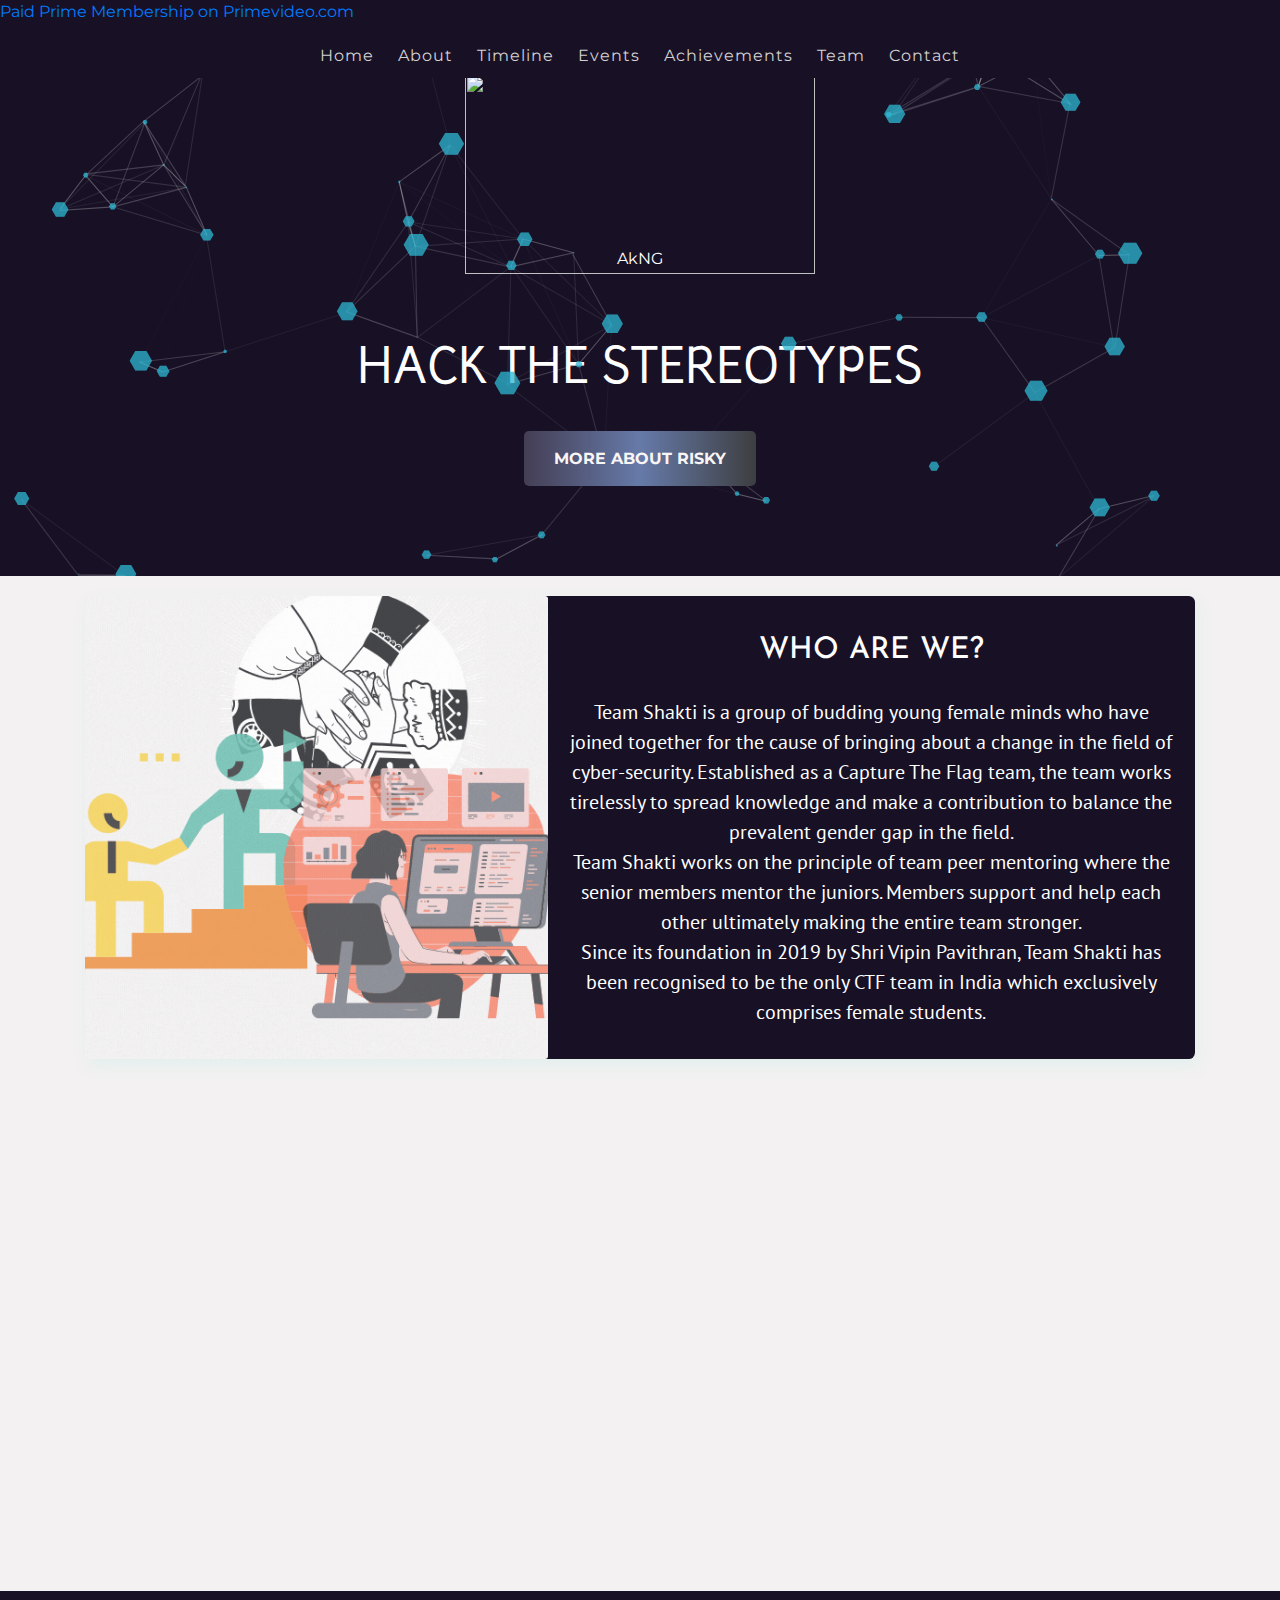
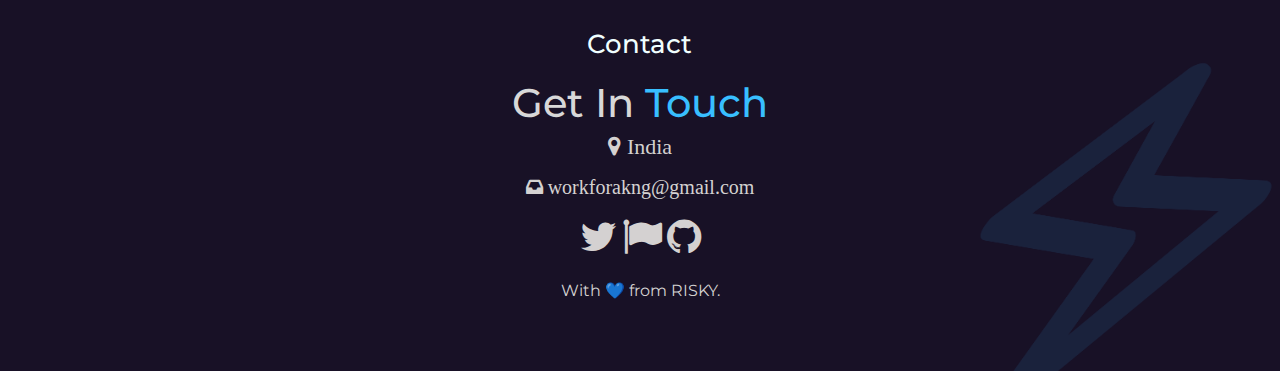
==== index.html @ e55d25c6 "Update index.html" ====
<!doctype html>
<html lang="en">
   <head>
<a target="_blank" href="https://www.primevideo.com/?_encoding=UTF8&linkCode=ib1&tag=akng-21&linkId=b78c68ccbc654118d1b478f19f7437d8&ref_=ihub_curatedcontent_982407f1-e4b8-4a28-b01d-732d13c482ab">Paid Prime Membership on Primevideo.com</a>
<script async src="https://pagead2.googlesyndication.com/pagead/js/adsbygoogle.js?client=ca-pub-4982903845666330"
     crossorigin="anonymous"></script>
      <link rel="shortcut icon" type="image/icon" href="assets/img/TEAMSHAKTI.ico" />
      <title>RISKY</title>
      <!-- Required meta tags -->
      <meta charset="utf-8">
      <meta name="viewport" content="width=device-width, initial-scale=1, shrink-to-fit=no">
      <!-- carousel CSS -->
      <link rel="stylesheet" href="assets/css/owl.carousel.min.css">
      <!--header icon CSS -->
      <!--<link rel="icon" href="assets/img/fabicon.png">-->
      <!-- animations CSS -->
      <link rel="stylesheet" href="assets/css/animate.min.css">
      <!-- font-awsome CSS -->
      <link rel="stylesheet" href="assets/css/font-awesome.min.css">
      <!-- Bootstrap CSS -->
      <link rel="stylesheet" href="assets/css/bootstrap.min.css">
      <!-- mobile menu CSS -->
      <link rel="stylesheet" href="assets/css/slicknav.min.css">
      <!--css animation-->
      <link rel="stylesheet" href="assets/css/animation.css">
      <!--css animation-->
      <link rel="stylesheet" href="assets/css/material-design-iconic-font.min.css">
      <!-- style CSS -->
      <link rel="stylesheet" href="style.css">
      <!-- responsive CSS -->
      <link rel="stylesheet" href="assets/css/responsive.css">
   </head>
   <body>
      <!--header area start-->
      <div class="header-area wow fadeInDown header-absolate" style="position: fixed; background: #181126" id="nav" data-0="position:fixed;"
         data-top-top="position:fixed;top:0;" data-edge-strategy="set">
         <div class="container">
            <div class="row no-gutters">
               <div class="col-4 d-block d-lg-none">
                  <div class="mobile-menu"></div>
               </div>
               <div class="col-4 col-lg-2 ">
               </div>
               <div class="col-4 col-lg-8 d-none d-lg-block">
                  <div class="main-menu text-center">
                     <nav>
                        <ul id="slick-nav">
                           <li><a class="scroll menu-options" href="index.html">Home</a></li>
                           <li><a class="scroll menu-options" href="about.html">About</a></li>
                           <li><a class="scroll menu-options" href="about.html#timeline">Timeline</a></li>
                           <li><a class="scroll menu-options" href="events.html">Events</a></li>
                           <li><a class="scroll menu-options" href="achievements.html">Achievements</a></li>
                           <li><a class="scroll menu-options" href="members.html">Team</a></li>
                           <li><a class="scroll menu-options" href="#contact">Contact</a></li>
                        </ul>
                     </nav>
                  </div>
               </div>
            </div>
         </div>
      </div>
      <!--header area end-->
      <!--welcome area start-->
      <div class="welcome-area wow fadeInUp" id="home">
         <div id="particles-js"></div>
         <div class="container">
            <center>
               <div class="tryme">
               <img src="assets/img/shakti-logo-blue-00AEEF.svg" class="tryme" alt="" style="width:350px;height:200px;"></div><br><br>
         
               <p style="color:white;">AkNG</p>
               <br>
               <br>
               <div class="headfont">HACK THE STEREOTYPES</div>
               <br>  
               <a href="about.html" class="gradient-btn v2 about-btn">More About RISKY</a>
            </center>
            <div class="space-90"></div>
            
         
      </div>
   </div>
      <!--welcome area end-->
      <!--roadmap area start
      <div class="roadmap-area timeline-padding " id="timeline">
         <div class="container">
            <div class="page-header ">
               <center>
                  <h1 id="timeline">Timeline</h1>
               </center>
            </div>
            <ul class="timeline">
               <li>
                  <div class="timeline-badge"><i class="glyphicon glyphicon-check"></i></div>
                  <div class="timeline-panel">
                     <div class="timeline-heading">
                        <center>
                           <h4 class="timeline-title">Mentorship</h4>
                        </center>
                     </div>
                     <div class="timeline-body">
                        <center>
                           <p>The team started its journey back in 2017 with a group
                              of 7 girls under the mentorship of Vipin Pavithran, Sreepriya Chalakkal, and Sreelakshmi Pananghat.
                           </p>
                        </center>
                     </div>
                  </div>
               </li>
               <li class="timeline-inverted">
                  <div class="timeline-badge warning"><i class="glyphicon glyphicon-credit-card"></i></div>
                  <div class="timeline-panel">
                     <div class="timeline-heading">
                        <center>
                           <h4 class="timeline-title">HackLu 2018</h4>
                        </center>
                     </div>
                     <div class="timeline-body">
                        <center>
                           <p>One of the members, Geethna TK received a fully sponsored invite to attend the annual HackLu18
                              conference and the reverse engineering workshop by Black hoodie at Luxembourg
                           </p>
                        </center>
                     </div>
                  </div>
               </li>
               <li>
                  <div class="timeline-badge danger"><i class="glyphicon glyphicon-credit-card"></i></div>
                  <div class="timeline-panel">
                     <div class="timeline-heading">
                        <center>
                           <h4 class="timeline-title">First official CTF </h4>
                        </center>
                     </div>
                     <div class="timeline-body">
                        <center>
                           <p>
TeamShakti made its first public launch at Nullcon
                              2019, after winning WinjaCTF receiving a SANS Scholarship
                              worth 1500 USD.
                           </p>
                        </center>
                     </div>
                  </div>
               </li>
               <li class="timeline-inverted">
                  <div class="timeline-badge warning"><i class="glyphicon glyphicon-credit-card"></i></div>
                  <div class="timeline-panel">
                     <div class="timeline-heading">
                        <center>
                           <h4 class="timeline-title">BlackHat Asia - 2019</h4>
                        </center>
                     </div>
                     <div class="timeline-body">
                        <center>
                           <p>The members of TeamShakti received scholarships to attend BlackHat Asia 2019 held in Singapore.</p>
                        </center>
                     </div>
                  </div>
               </li>
               </li>
               <li>
                  <div class="timeline-badge danger"><i class="glyphicon glyphicon-credit-card"></i></div>
                  <div class="timeline-panel">
                     <div class="timeline-heading">
                        <center>
                           <h4 class="timeline-title">BSides Delhi - 2019</h4>
                        </center>
                     </div>
                     <div class="timeline-body">
                        <center>
                           <p>Two members of TeamShakti were invited to conduct a workshop on "Getting Started with Cybersecurity
                              with CTF's" at BSides Delhi.
                           </p>
                        </center>
                     </div>
                  </div>
               </li>
               <li class="timeline-inverted">
                  <div class="timeline-badge warning"><i class="glyphicon glyphicon-credit-card"></i></div>
                  <div class="timeline-panel">
                     <div class="timeline-heading">
                        <center>
                           <h4 class="timeline-title">HackLu - 2019</h4>
                        </center>
                     </div>
                     <div class="timeline-body">
                        <center>
                           <p>Two students from the team were invited on a scholarship to provide a cybersecurity workshop at
                              HackLu'19 on “Intro to Dark Arts”.
                           </p>
                        </center>
                     </div>
                  </div>
               </li>
               </li>
               <li>
                  <div class="timeline-badge warning"><i class="glyphicon glyphicon-credit-card"></i></div>
                  <div class="timeline-panel">
                     <div class="timeline-heading">
                        <center>
                           <h4 class="timeline-title">CTFtime Stats - 2019</h4>
                        </center>
                     </div>
                     <div class="timeline-body">
                        <center>
                           <p>With a years' hardwork, TeamShakti landed at the 15'th position in The country.</p>
                        </center>
                     </div>
                  </div>
               </li>
               </li>
               <li class="timeline-inverted">
                  <div class="timeline-badge warning"><i class="glyphicon glyphicon-credit-card"></i></div>
                  <div class="timeline-panel">
                     <div class="timeline-heading">
                        <center>
                           <h4 class="timeline-title">OwaspSeasides - 2020</h4>
                        </center>
                     </div>
                     <div class="timeline-body">
                        <center>
                           <p>The members of TeamShakti organised a workshop on "Serverside Exploitation with PHP" at Nullcon, Goa.
                           </p>
                        </center>
                     </div>
                  </div>
               </li>
               </li>
               <li>
                  <div class="timeline-badge warning"><i class="glyphicon glyphicon-credit-card"></i></div>
                  <div class="timeline-panel">
                     <div class="timeline-heading">
                        <center>
                           <h4 class="timeline-title">Winja - 2020</h4>
                        </center>
                     </div>
                     <div class="timeline-body">
                        <center>
                           <p>Bagged the 1'st and 2'nd positions in Winja CTF at Nullcon, Goa</p>
                        </center>
                     </div>
                  </div>
               </li>
               </li>
               <li class="timeline-inverted">
                  <div class="timeline-badge success"><i class="glyphicon glyphicon-thumbs-up"></i></div>
                  <div class="timeline-panel">
                     <div class="timeline-heading">
                        <center>
                           <h4 class="timeline-title">The CTFtime Stats - 2020</h4>
                        </center>
                     </div>
                     <div class="timeline-body">
                        <center>
                           <p>Driven by passion and teamwork, TeamShakti holds a CTFtime ranking among the first 10 teams in the
                              country[India].
                           </p>
                        </center>
                     </div>
                  </div>
               </li>
               <li>
                  <div class="timeline-badge info"><i class="glyphicon glyphicon-floppy-disk"></i></div>
                  <div class="timeline-panel">
                     <div class="timeline-heading">
                        <center>
                           <h4 class="timeline-title">Latest Updates</h4>
                        </center>
                     </div>
                     <div class="timeline-body">
                        <center>
                           <p>We will be hosting ShaktiCon this year!</p>
                        </center>
                        <center>
                           <p>Dates coming up soon!</p>
                        </center>
                        <hr>
                     </div>
                  </div>
               </li>
            </ul>
         </div>
      </div>
      roadmap area end-->
            <section>
        <div class="membe">
          <div class="space-20"></div>
            <div class="container">
                <div class="card text-center wow fadeInLeft" style="background: #181126">
                    <div class="row no-gutters align-items-center">
                        <div class="col-sm-5">
                            <img class="card-img" src="assets/img/home9.gif" alt="">
                        </div>
                        <div class="col-sm-7">
                            
                                <div class="hometitle">WHO ARE WE?</div>
                                <br>
                                <div class="homefont">Team Shakti is a group of budding young female minds who have joined together for the cause of bringing about a change in the field of cyber-security. Established as a Capture The Flag team, the team works tirelessly to spread knowledge and make a contribution to balance the prevalent gender gap in the field.</div>
                                 <div class="homefont">Team Shakti works on the principle of team peer mentoring where the senior members mentor the juniors. Members support and help each other ultimately making the entire team stronger.</div>
                                 <div class="homefont">Since its foundation in 2019 by Shri Vipin Pavithran, Team Shakti has been recognised to be the only CTF team in India which exclusively comprises female students.</div>
                            </div>
                        </div>
                    
                </div>
                  <div class="space-50"></div>
                <!--<div class="row align-items-center">-->
                    <div class="card text-center wow fadeInRight" style="background: #181126; ">
                        <div class="row no-gutters align-items-center">

                            <div class="col-sm-7">
                             
                                    <div class="hometitle">WHAT WE DO?</div>
                                    <br>
                                    <div class="homefont">Team Shakti is primarily a Capture the Flag team established exclusively for women by women. The team actively participates in Capture the Flag competitions and encourages women to join the sisterhood through talks and workshops.</div>
                                    <div class = "homefont">Our members have been a part of various conferences such as HackLu and BlackHat. We also actively participate in security research and help conduct CTFs as a part of team bi0s and much more!
                                    </div>
                                </div>
                            
                            <div class="col-sm-5">
                                <img class="card-img" src="assets/img/home10.gif" alt="">
                            </div>
                        </div>
                    </div>
                    <!--</div>-->
                    <div class="space-20"></div>
            </div>
            
          </div>
        </section>
      <!--team-bg-->

      <div class="team-bg">
         <!--apps area start-->
         <!--apps area end-->
      </div>
      <!--team bg area end-->

      <!--footer start/Contact-->
      <div class="container"></div>
         <div class="page-footer footer-font">
        <div class="row no-gutters">
          <div class="col-12 text-center">
          <img id="optional" src='assets/img/logo2.png' class='bg_footer'>
          <center>
          <h1 id ="contact" style ="color:azure;">Contact</h1>
            <h1 style="margin-top:10px;"><span style="color:#d8d8d8">Get In </span> <span style="color:#38BFFF">Touch</span></h1>
          <address>
            <i class="fa fa-map-marker"  aria-hidden="true" style='font-size:22px'>
              <span class="text">
                             India</i>
                    </address>
          
          </center>
        
       
        <address><i class="fa fa-inbox" style='font-size:20px'></span><span class="text"> workforakng@gmail.com</i>        </address>
        <!--<div class="single-community text-center">-->
        <div class="temp-icon">
          <a class="twitter-t" href="https://twitter.com/Ak-N-G"><i class="fa fa-twitter fa-2x"
              aria-hidden="true"></i></a>
          <a class="flag-t" href=""><i class="fa fa-flag fa-2x"
              aria-hidden="true"></i></a>
          <a class="github-t" href="https://github.com/Ak-N-G"><i class="fa fa-github fa-2x"
              aria-hidden="true"></i></a>
        </div>
        <div class="space-20"></div>

          <p>
            With &#128153 from RISKY.
          
          </p>
         
      </div>
    </div>
  </div>
  </div>
      <!--community area end-->
      <!-- jquery 2.2.4 js-->
      <script src="assets/js/jquery-2.2.4.min.js"></script>
      <!-- popper js-->
      <script src="assets/js/popper.js"></script>
      <!-- carousel js-->
      <script src="assets/js/owl.carousel.min.js"></script>
      <!-- wow js-->
      <script src="assets/js/wow.min.js"></script>
      <!-- bootstrap js-->
      <script src="assets/js/bootstrap.min.js"></script>
      <!--mobile menu js-->
      <script src="assets/js/jquery.slicknav.min.js"></script>
      <!--particle s-->
      <script src="assets/js/particles.min.js"></script>
      <!-- main js-->
      <script src="assets/js/main.js"></script>
   </body>
</html>
<!doctype html>
---- assets/css/animation.css ----
/*! * Animate.css - Copyright (c) 2017 Daniel Eden */
.animated{animation-duration:1s;animation-fill-mode:both}.animated.infinite{animation-iteration-count:infinite}.animated.hinge{animation-duration:2s}.animated.bounceIn,.animated.bounceOut,.animated.flipOutX,.animated.flipOutY{animation-duration:.75s}@keyframes bounce{20%,53%,80%,from,to{animation-timing-function:cubic-bezier(.215,.61,.355,1);transform:translate3d(0,0,0)}40%,43%{animation-timing-function:cubic-bezier(.755,.050,.855,.060);transform:translate3d(0,-30px,0)}70%{animation-timing-function:cubic-bezier(.755,.050,.855,.060);transform:translate3d(0,-15px,0)}90%{transform:translate3d(0,-4px,0)}}.bounce{animation-name:bounce;transform-origin:center bottom}@keyframes flash{50%,from,to{opacity:1}25%,75%{opacity:0}}.flash{animation-name:flash}@keyframes pulse{from,to{transform:scale3d(1,1,1)}50%{transform:scale3d(1.05,1.05,1.05)}}.pulse{animation-name:pulse}@keyframes rubberBand{from,to{transform:scale3d(1,1,1)}30%{transform:scale3d(1.25,.75,1)}40%{transform:scale3d(.75,1.25,1)}50%{transform:scale3d(1.15,.85,1)}65%{transform:scale3d(.95,1.05,1)}75%{transform:scale3d(1.05,.95,1)}}.rubberBand{animation-name:rubberBand}@keyframes shake{from,to{transform:translate3d(0,0,0)}10%,30%,50%,70%,90%{transform:translate3d(-10px,0,0)}20%,40%,60%,80%{transform:translate3d(10px,0,0)}}.shake{animation-name:shake}@keyframes headShake{0%{transform:translateX(0)}6.5%{transform:translateX(-6px) rotateY(-9deg)}18.5%{transform:translateX(5px) rotateY(7deg)}31.5%{transform:translateX(-3px) rotateY(-5deg)}43.5%{transform:translateX(2px) rotateY(3deg)}50%{transform:translateX(0)}}.headShake{animation-timing-function:ease-in-out;animation-name:headShake}@keyframes swing{20%{transform:rotate3d(0,0,1,15deg)}40%{transform:rotate3d(0,0,1,-10deg)}60%{transform:rotate3d(0,0,1,5deg)}80%{transform:rotate3d(0,0,1,-5deg)}to{transform:rotate3d(0,0,1,0deg)}}.swing{transform-origin:top center;animation-name:swing}@keyframes tada{from,to{transform:scale3d(1,1,1)}10%,20%{transform:scale3d(.9,.9,.9) rotate3d(0,0,1,-3deg)}30%,50%,70%,90%{transform:scale3d(1.1,1.1,1.1) rotate3d(0,0,1,3deg)}40%,60%,80%{transform:scale3d(1.1,1.1,1.1) rotate3d(0,0,1,-3deg)}}.tada{animation-name:tada}@keyframes wobble{from,to{transform:none}15%{transform:translate3d(-25%,0,0) rotate3d(0,0,1,-5deg)}30%{transform:translate3d(20%,0,0) rotate3d(0,0,1,3deg)}45%{transform:translate3d(-15%,0,0) rotate3d(0,0,1,-3deg)}60%{transform:translate3d(10%,0,0) rotate3d(0,0,1,2deg)}75%{transform:translate3d(-5%,0,0) rotate3d(0,0,1,-1deg)}}.wobble{animation-name:wobble}@keyframes jello{11.1%,from,to{transform:none}22.2%{transform:skewX(-12.5deg) skewY(-12.5deg)}33.3%{transform:skewX(6.25deg) skewY(6.25deg)}44.4%{transform:skewX(-3.125deg) skewY(-3.125deg)}55.5%{transform:skewX(1.5625deg) skewY(1.5625deg)}66.6%{transform:skewX(-.78125deg) skewY(-.78125deg)}77.7%{transform:skewX(.390625deg) skewY(.390625deg)}88.8%{transform:skewX(-.1953125deg) skewY(-.1953125deg)}}.jello{animation-name:jello;transform-origin:center}@keyframes bounceIn{20%,40%,60%,80%,from,to{animation-timing-function:cubic-bezier(.215,.61,.355,1)}0%{opacity:0;transform:scale3d(.3,.3,.3)}20%{transform:scale3d(1.1,1.1,1.1)}40%{transform:scale3d(.9,.9,.9)}60%{opacity:1;transform:scale3d(1.03,1.03,1.03)}80%{transform:scale3d(.97,.97,.97)}to{opacity:1;transform:scale3d(1,1,1)}}.bounceIn{animation-name:bounceIn}@keyframes bounceInDown{60%,75%,90%,from,to{animation-timing-function:cubic-bezier(.215,.61,.355,1)}0%{opacity:0;transform:translate3d(0,-3000px,0)}60%{opacity:1;transform:translate3d(0,25px,0)}75%{transform:translate3d(0,-10px,0)}90%{transform:translate3d(0,5px,0)}to{transform:none}}.bounceInDown{animation-name:bounceInDown}@keyframes bounceInLeft{60%,75%,90%,from,to{animation-timing-function:cubic-bezier(.215,.61,.355,1)}0%{opacity:0;transform:translate3d(-3000px,0,0)}60%{opacity:1;transform:translate3d(25px,0,0)}75%{transform:translate3d(-10px,0,0)}90%{transform:translate3d(5px,0,0)}to{transform:none}}.bounceInLeft{animation-name:bounceInLeft}@keyframes bounceInRight{60%,75%,90%,from,to{animation-timing-function:cubic-bezier(.215,.61,.355,1)}from{opacity:0;transform:translate3d(3000px,0,0)}60%{opacity:1;transform:translate3d(-25px,0,0)}75%{transform:translate3d(10px,0,0)}90%{transform:translate3d(-5px,0,0)}to{transform:none}}.bounceInRight{animation-name:bounceInRight}@keyframes bounceInUp{60%,75%,90%,from,to{animation-timing-function:cubic-bezier(.215,.61,.355,1)}from{opacity:0;transform:translate3d(0,3000px,0)}60%{opacity:1;transform:translate3d(0,-20px,0)}75%{transform:translate3d(0,10px,0)}90%{transform:translate3d(0,-5px,0)}to{transform:translate3d(0,0,0)}}.bounceInUp{animation-name:bounceInUp}@keyframes bounceOut{20%{transform:scale3d(.9,.9,.9)}50%,55%{opacity:1;transform:scale3d(1.1,1.1,1.1)}to{opacity:0;transform:scale3d(.3,.3,.3)}}.bounceOut{animation-name:bounceOut}@keyframes bounceOutDown{20%{transform:translate3d(0,10px,0)}40%,45%{opacity:1;transform:translate3d(0,-20px,0)}to{opacity:0;transform:translate3d(0,2000px,0)}}.bounceOutDown{animation-name:bounceOutDown}@keyframes bounceOutLeft{20%{opacity:1;transform:translate3d(20px,0,0)}to{opacity:0;transform:translate3d(-2000px,0,0)}}.bounceOutLeft{animation-name:bounceOutLeft}@keyframes bounceOutRight{20%{opacity:1;transform:translate3d(-20px,0,0)}to{opacity:0;transform:translate3d(2000px,0,0)}}.bounceOutRight{animation-name:bounceOutRight}@keyframes bounceOutUp{20%{transform:translate3d(0,-10px,0)}40%,45%{opacity:1;transform:translate3d(0,20px,0)}to{opacity:0;transform:translate3d(0,-2000px,0)}}.bounceOutUp{animation-name:bounceOutUp}@keyframes fadeIn{from{opacity:0}to{opacity:1}}.fadeIn{animation-name:fadeIn}@keyframes fadeInDown{from{opacity:0;transform:translate3d(0,-100%,0)}to{opacity:1;transform:none}}.fadeInDown{animation-name:fadeInDown}@keyframes fadeInDownBig{from{opacity:0;transform:translate3d(0,-2000px,0)}to{opacity:1;transform:none}}.fadeInDownBig{animation-name:fadeInDownBig}@keyframes fadeInLeft{from{opacity:0;transform:translate3d(-100%,0,0)}to{opacity:1;transform:none}}.fadeInLeft{animation-name:fadeInLeft}@keyframes fadeInLeftBig{from{opacity:0;transform:translate3d(-2000px,0,0)}to{opacity:1;transform:none}}.fadeInLeftBig{animation-name:fadeInLeftBig}@keyframes fadeInRight{from{opacity:0;transform:translate3d(100%,0,0)}to{opacity:1;transform:none}}.fadeInRight{animation-name:fadeInRight}@keyframes fadeInRightBig{from{opacity:0;transform:translate3d(2000px,0,0)}to{opacity:1;transform:none}}.fadeInRightBig{animation-name:fadeInRightBig}@keyframes fadeInUp{from{opacity:0;transform:translate3d(0,100%,0)}to{opacity:1;transform:none}}.fadeInUp{animation-name:fadeInUp}@keyframes fadeInUpBig{from{opacity:0;transform:translate3d(0,2000px,0)}to{opacity:1;transform:none}}.fadeInUpBig{animation-name:fadeInUpBig}@keyframes fadeOut{from{opacity:1}to{opacity:0}}.fadeOut{animation-name:fadeOut}@keyframes fadeOutDown{from{opacity:1}to{opacity:0;transform:translate3d(0,100%,0)}}.fadeOutDown{animation-name:fadeOutDown}@keyframes fadeOutDownBig{from{opacity:1}to{opacity:0;transform:translate3d(0,2000px,0)}}.fadeOutDownBig{animation-name:fadeOutDownBig}@keyframes fadeOutLeft{from{opacity:1}to{opacity:0;transform:translate3d(-100%,0,0)}}.fadeOutLeft{animation-name:fadeOutLeft}@keyframes fadeOutLeftBig{from{opacity:1}to{opacity:0;transform:translate3d(-2000px,0,0)}}.fadeOutLeftBig{animation-name:fadeOutLeftBig}@keyframes fadeOutRight{from{opacity:1}to{opacity:0;transform:translate3d(100%,0,0)}}.fadeOutRight{animation-name:fadeOutRight}@keyframes fadeOutRightBig{from{opacity:1}to{opacity:0;transform:translate3d(2000px,0,0)}}.fadeOutRightBig{animation-name:fadeOutRightBig}@keyframes fadeOutUp{from{opacity:1}to{opacity:0;transform:translate3d(0,-100%,0)}}.fadeOutUp{animation-name:fadeOutUp}@keyframes fadeOutUpBig{from{opacity:1}to{opacity:0;transform:translate3d(0,-2000px,0)}}.fadeOutUpBig{animation-name:fadeOutUpBig}@keyframes flip{from{transform:perspective(400px) rotate3d(0,1,0,-360deg);animation-timing-function:ease-out}40%{transform:perspective(400px) translate3d(0,0,150px) rotate3d(0,1,0,-190deg);animation-timing-function:ease-out}50%{transform:perspective(400px) translate3d(0,0,150px) rotate3d(0,1,0,-170deg);animation-timing-function:ease-in}80%{transform:perspective(400px) scale3d(.95,.95,.95);animation-timing-function:ease-in}to{transform:perspective(400px);animation-timing-function:ease-in}}.animated.flip{-webkit-backface-visibility:visible;backface-visibility:visible;animation-name:flip}@keyframes flipInX{from{transform:perspective(400px) rotate3d(1,0,0,90deg);animation-timing-function:ease-in;opacity:0}40%{transform:perspective(400px) rotate3d(1,0,0,-20deg);animation-timing-function:ease-in}60%{transform:perspective(400px) rotate3d(1,0,0,10deg);opacity:1}80%{transform:perspective(400px) rotate3d(1,0,0,-5deg)}to{transform:perspective(400px)}}.flipInX{-webkit-backface-visibility:visible!important;backface-visibility:visible!important;animation-name:flipInX}.flipInY,.flipOutX{-webkit-backface-visibility:visible!important}@keyframes flipInY{from{transform:perspective(400px) rotate3d(0,1,0,90deg);animation-timing-function:ease-in;opacity:0}40%{transform:perspective(400px) rotate3d(0,1,0,-20deg);animation-timing-function:ease-in}60%{transform:perspective(400px) rotate3d(0,1,0,10deg);opacity:1}80%{transform:perspective(400px) rotate3d(0,1,0,-5deg)}to{transform:perspective(400px)}}.flipInY{backface-visibility:visible!important;animation-name:flipInY}@keyframes flipOutX{from{transform:perspective(400px)}30%{transform:perspective(400px) rotate3d(1,0,0,-20deg);opacity:1}to{transform:perspective(400px) rotate3d(1,0,0,90deg);opacity:0}}.flipOutX{animation-name:flipOutX;backface-visibility:visible!important}@keyframes flipOutY{from{transform:perspective(400px)}30%{transform:perspective(400px) rotate3d(0,1,0,-15deg);opacity:1}to{transform:perspective(400px) rotate3d(0,1,0,90deg);opacity:0}}.flipOutY{-webkit-backface-visibility:visible!important;backface-visibility:visible!important;animation-name:flipOutY}@keyframes lightSpeedIn{from{transform:translate3d(100%,0,0) skewX(-30deg);opacity:0}60%{transform:skewX(20deg);opacity:1}80%{transform:skewX(-5deg);opacity:1}to{transform:none;opacity:1}}.lightSpeedIn{animation-name:lightSpeedIn;animation-timing-function:ease-out}@keyframes lightSpeedOut{from{opacity:1}to{transform:translate3d(100%,0,0) skewX(30deg);opacity:0}}.lightSpeedOut{animation-name:lightSpeedOut;animation-timing-function:ease-in}@keyframes rotateIn{from{transform-origin:center;transform:rotate3d(0,0,1,-200deg);opacity:0}to{transform-origin:center;transform:none;opacity:1}}.rotateIn{animation-name:rotateIn}@keyframes rotateInDownLeft{from{transform-origin:left bottom;transform:rotate3d(0,0,1,-45deg);opacity:0}to{transform-origin:left bottom;transform:none;opacity:1}}.rotateInDownLeft{animation-name:rotateInDownLeft}@keyframes rotateInDownRight{from{transform-origin:right bottom;transform:rotate3d(0,0,1,45deg);opacity:0}to{transform-origin:right bottom;transform:none;opacity:1}}.rotateInDownRight{animation-name:rotateInDownRight}@keyframes rotateInUpLeft{from{transform-origin:left bottom;transform:rotate3d(0,0,1,45deg);opacity:0}to{transform-origin:left bottom;transform:none;opacity:1}}.rotateInUpLeft{animation-name:rotateInUpLeft}@keyframes rotateInUpRight{from{transform-origin:right bottom;transform:rotate3d(0,0,1,-90deg);opacity:0}to{transform-origin:right bottom;transform:none;opacity:1}}.rotateInUpRight{animation-name:rotateInUpRight}@keyframes rotateOut{from{transform-origin:center;opacity:1}to{transform-origin:center;transform:rotate3d(0,0,1,200deg);opacity:0}}.rotateOut{animation-name:rotateOut}@keyframes rotateOutDownLeft{from{transform-origin:left bottom;opacity:1}to{transform-origin:left bottom;transform:rotate3d(0,0,1,45deg);opacity:0}}.rotateOutDownLeft{animation-name:rotateOutDownLeft}@keyframes rotateOutDownRight{from{transform-origin:right bottom;opacity:1}to{transform-origin:right bottom;transform:rotate3d(0,0,1,-45deg);opacity:0}}.rotateOutDownRight{animation-name:rotateOutDownRight}@keyframes rotateOutUpLeft{from{transform-origin:left bottom;opacity:1}to{transform-origin:left bottom;transform:rotate3d(0,0,1,-45deg);opacity:0}}.rotateOutUpLeft{animation-name:rotateOutUpLeft}@keyframes rotateOutUpRight{from{transform-origin:right bottom;opacity:1}to{transform-origin:right bottom;transform:rotate3d(0,0,1,90deg);opacity:0}}.rotateOutUpRight{animation-name:rotateOutUpRight}@keyframes hinge{0%{transform-origin:top left;animation-timing-function:ease-in-out}20%,60%{transform:rotate3d(0,0,1,80deg);transform-origin:top left;animation-timing-function:ease-in-out}40%,80%{transform:rotate3d(0,0,1,60deg);transform-origin:top left;animation-timing-function:ease-in-out;opacity:1}to{transform:translate3d(0,700px,0);opacity:0}}.hinge{animation-name:hinge}@keyframes jackInTheBox{from{opacity:0;transform:scale(.1) rotate(30deg);transform-origin:center bottom}50%{transform:rotate(-10deg)}70%{transform:rotate(3deg)}to{opacity:1;transform:scale(1)}}.jackInTheBox{animation-name:jackInTheBox}@keyframes rollIn{from{opacity:0;transform:translate3d(-100%,0,0) rotate3d(0,0,1,-120deg)}to{opacity:1;transform:none}}.rollIn{animation-name:rollIn}@keyframes rollOut{from{opacity:1}to{opacity:0;transform:translate3d(100%,0,0) rotate3d(0,0,1,120deg)}}.rollOut{animation-name:rollOut}@keyframes zoomIn{from{opacity:0;transform:scale3d(.3,.3,.3)}50%{opacity:1}}.zoomIn{animation-name:zoomIn}@keyframes zoomInDown{from{opacity:0;transform:scale3d(.1,.1,.1) translate3d(0,-1000px,0);animation-timing-function:cubic-bezier(.55,.055,.675,.19)}60%{opacity:1;transform:scale3d(.475,.475,.475) translate3d(0,60px,0);animation-timing-function:cubic-bezier(.175,.885,.32,1)}}.zoomInDown{animation-name:zoomInDown}@keyframes zoomInLeft{from{opacity:0;transform:scale3d(.1,.1,.1) translate3d(-1000px,0,0);animation-timing-function:cubic-bezier(.55,.055,.675,.19)}60%{opacity:1;transform:scale3d(.475,.475,.475) translate3d(10px,0,0);animation-timing-function:cubic-bezier(.175,.885,.32,1)}}.zoomInLeft{animation-name:zoomInLeft}@keyframes zoomInRight{from{opacity:0;transform:scale3d(.1,.1,.1) translate3d(1000px,0,0);animation-timing-function:cubic-bezier(.55,.055,.675,.19)}60%{opacity:1;transform:scale3d(.475,.475,.475) translate3d(-10px,0,0);animation-timing-function:cubic-bezier(.175,.885,.32,1)}}.zoomInRight{animation-name:zoomInRight}@keyframes zoomInUp{from{opacity:0;transform:scale3d(.1,.1,.1) translate3d(0,1000px,0);animation-timing-function:cubic-bezier(.55,.055,.675,.19)}60%{opacity:1;transform:scale3d(.475,.475,.475) translate3d(0,-60px,0);animation-timing-function:cubic-bezier(.175,.885,.32,1)}}.zoomInUp{animation-name:zoomInUp}@keyframes zoomOut{from{opacity:1}50%{opacity:0;transform:scale3d(.3,.3,.3)}to{opacity:0}}.zoomOut{animation-name:zoomOut}@keyframes zoomOutDown{40%{opacity:1;transform:scale3d(.475,.475,.475) translate3d(0,-60px,0);animation-timing-function:cubic-bezier(.55,.055,.675,.19)}to{opacity:0;transform:scale3d(.1,.1,.1) translate3d(0,2000px,0);transform-origin:center bottom;animation-timing-function:cubic-bezier(.175,.885,.32,1)}}.zoomOutDown{animation-name:zoomOutDown}@keyframes zoomOutLeft{40%{opacity:1;transform:scale3d(.475,.475,.475) translate3d(42px,0,0)}to{opacity:0;transform:scale(.1) translate3d(-2000px,0,0);transform-origin:left center}}.zoomOutLeft{animation-name:zoomOutLeft}@keyframes zoomOutRight{40%{opacity:1;transform:scale3d(.475,.475,.475) translate3d(-42px,0,0)}to{opacity:0;transform:scale(.1) translate3d(2000px,0,0);transform-origin:right center}}.zoomOutRight{animation-name:zoomOutRight}@keyframes zoomOutUp{40%{opacity:1;transform:scale3d(.475,.475,.475) translate3d(0,60px,0);animation-timing-function:cubic-bezier(.55,.055,.675,.19)}to{opacity:0;transform:scale3d(.1,.1,.1) translate3d(0,-2000px,0);transform-origin:center bottom;animation-timing-function:cubic-bezier(.175,.885,.32,1)}}.zoomOutUp{animation-name:zoomOutUp}@keyframes slideInDown{from{transform:translate3d(0,-100%,0);visibility:visible}to{transform:translate3d(0,0,0)}}.slideInDown{animation-name:slideInDown}@keyframes slideInLeft{from{transform:translate3d(-100%,0,0);visibility:visible}to{transform:translate3d(0,0,0)}}.slideInLeft{animation-name:slideInLeft}@keyframes slideInRight{from{transform:translate3d(100%,0,0);visibility:visible}to{transform:translate3d(0,0,0)}}.slideInRight{animation-name:slideInRight}@keyframes slideInUp{from{transform:translate3d(0,100%,0);visibility:visible}to{transform:translate3d(0,0,0)}}.slideInUp{animation-name:slideInUp}@keyframes slideOutDown{from{transform:translate3d(0,0,0)}to{visibility:hidden;transform:translate3d(0,100%,0)}}.slideOutDown{animation-name:slideOutDown}@keyframes slideOutLeft{from{transform:translate3d(0,0,0)}to{visibility:hidden;transform:translate3d(-100%,0,0)}}.slideOutLeft{animation-name:slideOutLeft}@keyframes slideOutRight{from{transform:translate3d(0,0,0)}to{visibility:hidden;transform:translate3d(100%,0,0)}}.slideOutRight{animation-name:slideOutRight}@keyframes slideOutUp{from{transform:translate3d(0,0,0)}to{visibility:hidden;transform:translate3d(0,-100%,0)}}.slideOutUp{animation-name:slideOutUp}
/*! * Select 2 */

@-webkit-keyframes upDown {
    0%,
    100%,
    20%,
    50%,
    80% {
        -webkit-transform: translateY(0)
    }
    40% {
        -webkit-transform: translateY(4px)
    }
    60% {
        -webkit-transform: translateY(6px)
    }
}

@keyframes upDown {
    0%,
    100%,
    20%,
    50%,
    80% {
        transform: translateY(0)
    }
    40% {
        transform: translateY(4px)
    }
    60% {
        transform: translateY(6px)
    }
}

@keyframes iconspin {
    0% {
        transform: rotate(0)
    }
    100% {
        transform: rotate(360deg)
    }
}

.demo-panel {
    position: fixed;
    top: 25%;
    right: 0;
    z-index: 88;
    background: #222
}

.demo-list a {
    width: 40px;
    height: 40px;
    display: block
}

.demo-list a:focus,
.demo-list a:hover {
    color: #fff
}

.demo-toggle {
    background: #222;
    animation: colorchange 10s infinite
}

.demo-cart {
    background: #73e080;
}
.demo-list .demo-wp {
    background: #64accf;
	height:52px;
	line-height:38px;
}
.demo-wp .fa{
	animation: upDown3 1.4s infinite .5s;
}
.demo-wp span{
	font-size:11px;
	display:block;
	line-height:1;
	font-weight:700;
	margin-top:-5px;
}
@keyframes upDown3 {
    0%,
    100%,
    20%,
    50%,
    80% {
        transform: translateY(0)
    }
    40% {
        transform: translateY(3px)
    }
    60% {
        transform: translateY(4px)
    }
}


@media only screen and (max-width:767px) {
    .demo-themes:after {
        display: none
    }
}
---- assets/css/material-design-iconic-font.min.css ----
@font-face{font-family:Material-Design-Iconic-Font;src:url(../fonts/Material-Design-Iconic-Font.woff2?v=2.2.0) format('woff2'),url(../fonts/Material-Design-Iconic-Font.woff?v=2.2.0) format('woff'),url(../fonts/Material-Design-Iconic-Font.ttf?v=2.2.0) format('truetype')}.zmdi{display:inline-block;font:normal normal normal 14px/1 'Material-Design-Iconic-Font';font-size:inherit;text-rendering:auto;-webkit-font-smoothing:antialiased;-moz-osx-font-smoothing:grayscale}.zmdi-hc-lg{font-size:1.33333333em;line-height:.75em;vertical-align:-15%}.zmdi-hc-2x{font-size:2em}.zmdi-hc-3x{font-size:3em}.zmdi-hc-4x{font-size:4em}.zmdi-hc-5x{font-size:5em}.zmdi-hc-fw{width:1.28571429em;text-align:center}.zmdi-hc-ul{padding-left:0;margin-left:2.14285714em;list-style-type:none}.zmdi-hc-ul>li{position:relative}.zmdi-hc-li{position:absolute;left:-2.14285714em;width:2.14285714em;top:.14285714em;text-align:center}.zmdi-hc-li.zmdi-hc-lg{left:-1.85714286em}.zmdi-hc-border{padding:.1em .25em;border:solid .1em #9e9e9e;border-radius:2px}.zmdi-hc-border-circle{padding:.1em .25em;border:solid .1em #9e9e9e;border-radius:50%}.zmdi.pull-left{float:left;margin-right:.15em}.zmdi.pull-right{float:right;margin-left:.15em}.zmdi-hc-spin{-webkit-animation:zmdi-spin 1.5s infinite linear;animation:zmdi-spin 1.5s infinite linear}.zmdi-hc-spin-reverse{-webkit-animation:zmdi-spin-reverse 1.5s infinite linear;animation:zmdi-spin-reverse 1.5s infinite linear}@-webkit-keyframes zmdi-spin{0%{-webkit-transform:rotate(0deg);transform:rotate(0deg)}100%{-webkit-transform:rotate(359deg);transform:rotate(359deg)}}@keyframes zmdi-spin{0%{-webkit-transform:rotate(0deg);transform:rotate(0deg)}100%{-webkit-transform:rotate(359deg);transform:rotate(359deg)}}@-webkit-keyframes zmdi-spin-reverse{0%{-webkit-transform:rotate(0deg);transform:rotate(0deg)}100%{-webkit-transform:rotate(-359deg);transform:rotate(-359deg)}}@keyframes zmdi-spin-reverse{0%{-webkit-transform:rotate(0deg);transform:rotate(0deg)}100%{-webkit-transform:rotate(-359deg);transform:rotate(-359deg)}}.zmdi-hc-rotate-90{-webkit-transform:rotate(90deg);-ms-transform:rotate(90deg);transform:rotate(90deg)}.zmdi-hc-rotate-180{-webkit-transform:rotate(180deg);-ms-transform:rotate(180deg);transform:rotate(180deg)}.zmdi-hc-rotate-270{-webkit-transform:rotate(270deg);-ms-transform:rotate(270deg);transform:rotate(270deg)}.zmdi-hc-flip-horizontal{-webkit-transform:scale(-1,1);-ms-transform:scale(-1,1);transform:scale(-1,1)}.zmdi-hc-flip-vertical{-webkit-transform:scale(1,-1);-ms-transform:scale(1,-1);transform:scale(1,-1)}.zmdi-hc-stack{position:relative;display:inline-block;width:2em;height:2em;line-height:2em;vertical-align:middle}.zmdi-hc-stack-1x,.zmdi-hc-stack-2x{position:absolute;left:0;width:100%;text-align:center}.zmdi-hc-stack-1x{line-height:inherit}.zmdi-hc-stack-2x{font-size:2em}.zmdi-hc-inverse{color:#fff}.zmdi-3d-rotation:before{content:'\f101'}.zmdi-airplane-off:before{content:'\f102'}.zmdi-airplane:before{content:'\f103'}.zmdi-album:before{content:'\f104'}.zmdi-archive:before{content:'\f105'}.zmdi-assignment-account:before{content:'\f106'}.zmdi-assignment-alert:before{content:'\f107'}.zmdi-assignment-check:before{content:'\f108'}.zmdi-assignment-o:before{content:'\f109'}.zmdi-assignment-return:before{content:'\f10a'}.zmdi-assignment-returned:before{content:'\f10b'}.zmdi-assignment:before{content:'\f10c'}.zmdi-attachment-alt:before{content:'\f10d'}.zmdi-attachment:before{content:'\f10e'}.zmdi-audio:before{content:'\f10f'}.zmdi-badge-check:before{content:'\f110'}.zmdi-balance-wallet:before{content:'\f111'}.zmdi-balance:before{content:'\f112'}.zmdi-battery-alert:before{content:'\f113'}.zmdi-battery-flash:before{content:'\f114'}.zmdi-battery-unknown:before{content:'\f115'}.zmdi-battery:before{content:'\f116'}.zmdi-bike:before{content:'\f117'}.zmdi-block-alt:before{content:'\f118'}.zmdi-block:before{content:'\f119'}.zmdi-boat:before{content:'\f11a'}.zmdi-book-image:before{content:'\f11b'}.zmdi-book:before{content:'\f11c'}.zmdi-bookmark-outline:before{content:'\f11d'}.zmdi-bookmark:before{content:'\f11e'}.zmdi-brush:before{content:'\f11f'}.zmdi-bug:before{content:'\f120'}.zmdi-bus:before{content:'\f121'}.zmdi-cake:before{content:'\f122'}.zmdi-car-taxi:before{content:'\f123'}.zmdi-car-wash:before{content:'\f124'}.zmdi-car:before{content:'\f125'}.zmdi-card-giftcard:before{content:'\f126'}.zmdi-card-membership:before{content:'\f127'}.zmdi-card-travel:before{content:'\f128'}.zmdi-card:before{content:'\f129'}.zmdi-case-check:before{content:'\f12a'}.zmdi-case-download:before{content:'\f12b'}.zmdi-case-play:before{content:'\f12c'}.zmdi-case:before{content:'\f12d'}.zmdi-cast-connected:before{content:'\f12e'}.zmdi-cast:before{content:'\f12f'}.zmdi-chart-donut:before{content:'\f130'}.zmdi-chart:before{content:'\f131'}.zmdi-city-alt:before{content:'\f132'}.zmdi-city:before{content:'\f133'}.zmdi-close-circle-o:before{content:'\f134'}.zmdi-close-circle:before{content:'\f135'}.zmdi-close:before{content:'\f136'}.zmdi-cocktail:before{content:'\f137'}.zmdi-code-setting:before{content:'\f138'}.zmdi-code-smartphone:before{content:'\f139'}.zmdi-code:before{content:'\f13a'}.zmdi-coffee:before{content:'\f13b'}.zmdi-collection-bookmark:before{content:'\f13c'}.zmdi-collection-case-play:before{content:'\f13d'}.zmdi-collection-folder-image:before{content:'\f13e'}.zmdi-collection-image-o:before{content:'\f13f'}.zmdi-collection-image:before{content:'\f140'}.zmdi-collection-item-1:before{content:'\f141'}.zmdi-collection-item-2:before{content:'\f142'}.zmdi-collection-item-3:before{content:'\f143'}.zmdi-collection-item-4:before{content:'\f144'}.zmdi-collection-item-5:before{content:'\f145'}.zmdi-collection-item-6:before{content:'\f146'}.zmdi-collection-item-7:before{content:'\f147'}.zmdi-collection-item-8:before{content:'\f148'}.zmdi-collection-item-9-plus:before{content:'\f149'}.zmdi-collection-item-9:before{content:'\f14a'}.zmdi-collection-item:before{content:'\f14b'}.zmdi-collection-music:before{content:'\f14c'}.zmdi-collection-pdf:before{content:'\f14d'}.zmdi-collection-plus:before{content:'\f14e'}.zmdi-collection-speaker:before{content:'\f14f'}.zmdi-collection-text:before{content:'\f150'}.zmdi-collection-video:before{content:'\f151'}.zmdi-compass:before{content:'\f152'}.zmdi-cutlery:before{content:'\f153'}.zmdi-delete:before{content:'\f154'}.zmdi-dialpad:before{content:'\f155'}.zmdi-dns:before{content:'\f156'}.zmdi-drink:before{content:'\f157'}.zmdi-edit:before{content:'\f158'}.zmdi-email-open:before{content:'\f159'}.zmdi-email:before{content:'\f15a'}.zmdi-eye-off:before{content:'\f15b'}.zmdi-eye:before{content:'\f15c'}.zmdi-eyedropper:before{content:'\f15d'}.zmdi-favorite-outline:before{content:'\f15e'}.zmdi-favorite:before{content:'\f15f'}.zmdi-filter-list:before{content:'\f160'}.zmdi-fire:before{content:'\f161'}.zmdi-flag:before{content:'\f162'}.zmdi-flare:before{content:'\f163'}.zmdi-flash-auto:before{content:'\f164'}.zmdi-flash-off:before{content:'\f165'}.zmdi-flash:before{content:'\f166'}.zmdi-flip:before{content:'\f167'}.zmdi-flower-alt:before{content:'\f168'}.zmdi-flower:before{content:'\f169'}.zmdi-font:before{content:'\f16a'}.zmdi-fullscreen-alt:before{content:'\f16b'}.zmdi-fullscreen-exit:before{content:'\f16c'}.zmdi-fullscreen:before{content:'\f16d'}.zmdi-functions:before{content:'\f16e'}.zmdi-gas-station:before{content:'\f16f'}.zmdi-gesture:before{content:'\f170'}.zmdi-globe-alt:before{content:'\f171'}.zmdi-globe-lock:before{content:'\f172'}.zmdi-globe:before{content:'\f173'}.zmdi-graduation-cap:before{content:'\f174'}.zmdi-home:before{content:'\f175'}.zmdi-hospital-alt:before{content:'\f176'}.zmdi-hospital:before{content:'\f177'}.zmdi-hotel:before{content:'\f178'}.zmdi-hourglass-alt:before{content:'\f179'}.zmdi-hourglass-outline:before{content:'\f17a'}.zmdi-hourglass:before{content:'\f17b'}.zmdi-http:before{content:'\f17c'}.zmdi-image-alt:before{content:'\f17d'}.zmdi-image-o:before{content:'\f17e'}.zmdi-image:before{content:'\f17f'}.zmdi-inbox:before{content:'\f180'}.zmdi-invert-colors-off:before{content:'\f181'}.zmdi-invert-colors:before{content:'\f182'}.zmdi-key:before{content:'\f183'}.zmdi-label-alt-outline:before{content:'\f184'}.zmdi-label-alt:before{content:'\f185'}.zmdi-label-heart:before{content:'\f186'}.zmdi-label:before{content:'\f187'}.zmdi-labels:before{content:'\f188'}.zmdi-lamp:before{content:'\f189'}.zmdi-landscape:before{content:'\f18a'}.zmdi-layers-off:before{content:'\f18b'}.zmdi-layers:before{content:'\f18c'}.zmdi-library:before{content:'\f18d'}.zmdi-link:before{content:'\f18e'}.zmdi-lock-open:before{content:'\f18f'}.zmdi-lock-outline:before{content:'\f190'}.zmdi-lock:before{content:'\f191'}.zmdi-mail-reply-all:before{content:'\f192'}.zmdi-mail-reply:before{content:'\f193'}.zmdi-mail-send:before{content:'\f194'}.zmdi-mall:before{content:'\f195'}.zmdi-map:before{content:'\f196'}.zmdi-menu:before{content:'\f197'}.zmdi-money-box:before{content:'\f198'}.zmdi-money-off:before{content:'\f199'}.zmdi-money:before{content:'\f19a'}.zmdi-more-vert:before{content:'\f19b'}.zmdi-more:before{content:'\f19c'}.zmdi-movie-alt:before{content:'\f19d'}.zmdi-movie:before{content:'\f19e'}.zmdi-nature-people:before{content:'\f19f'}.zmdi-nature:before{content:'\f1a0'}.zmdi-navigation:before{content:'\f1a1'}.zmdi-open-in-browser:before{content:'\f1a2'}.zmdi-open-in-new:before{content:'\f1a3'}.zmdi-palette:before{content:'\f1a4'}.zmdi-parking:before{content:'\f1a5'}.zmdi-pin-account:before{content:'\f1a6'}.zmdi-pin-assistant:before{content:'\f1a7'}.zmdi-pin-drop:before{content:'\f1a8'}.zmdi-pin-help:before{content:'\f1a9'}.zmdi-pin-off:before{content:'\f1aa'}.zmdi-pin:before{content:'\f1ab'}.zmdi-pizza:before{content:'\f1ac'}.zmdi-plaster:before{content:'\f1ad'}.zmdi-power-setting:before{content:'\f1ae'}.zmdi-power:before{content:'\f1af'}.zmdi-print:before{content:'\f1b0'}.zmdi-puzzle-piece:before{content:'\f1b1'}.zmdi-quote:before{content:'\f1b2'}.zmdi-railway:before{content:'\f1b3'}.zmdi-receipt:before{content:'\f1b4'}.zmdi-refresh-alt:before{content:'\f1b5'}.zmdi-refresh-sync-alert:before{content:'\f1b6'}.zmdi-refresh-sync-off:before{content:'\f1b7'}.zmdi-refresh-sync:before{content:'\f1b8'}.zmdi-refresh:before{content:'\f1b9'}.zmdi-roller:before{content:'\f1ba'}.zmdi-ruler:before{content:'\f1bb'}.zmdi-scissors:before{content:'\f1bc'}.zmdi-screen-rotation-lock:before{content:'\f1bd'}.zmdi-screen-rotation:before{content:'\f1be'}.zmdi-search-for:before{content:'\f1bf'}.zmdi-search-in-file:before{content:'\f1c0'}.zmdi-search-in-page:before{content:'\f1c1'}.zmdi-search-replace:before{content:'\f1c2'}.zmdi-search:before{content:'\f1c3'}.zmdi-seat:before{content:'\f1c4'}.zmdi-settings-square:before{content:'\f1c5'}.zmdi-settings:before{content:'\f1c6'}.zmdi-shield-check:before{content:'\f1c7'}.zmdi-shield-security:before{content:'\f1c8'}.zmdi-shopping-basket:before{content:'\f1c9'}.zmdi-shopping-cart-plus:before{content:'\f1ca'}.zmdi-shopping-cart:before{content:'\f1cb'}.zmdi-sign-in:before{content:'\f1cc'}.zmdi-sort-amount-asc:before{content:'\f1cd'}.zmdi-sort-amount-desc:before{content:'\f1ce'}.zmdi-sort-asc:before{content:'\f1cf'}.zmdi-sort-desc:before{content:'\f1d0'}.zmdi-spellcheck:before{content:'\f1d1'}.zmdi-storage:before{content:'\f1d2'}.zmdi-store-24:before{content:'\f1d3'}.zmdi-store:before{content:'\f1d4'}.zmdi-subway:before{content:'\f1d5'}.zmdi-sun:before{content:'\f1d6'}.zmdi-tab-unselected:before{content:'\f1d7'}.zmdi-tab:before{content:'\f1d8'}.zmdi-tag-close:before{content:'\f1d9'}.zmdi-tag-more:before{content:'\f1da'}.zmdi-tag:before{content:'\f1db'}.zmdi-thumb-down:before{content:'\f1dc'}.zmdi-thumb-up-down:before{content:'\f1dd'}.zmdi-thumb-up:before{content:'\f1de'}.zmdi-ticket-star:before{content:'\f1df'}.zmdi-toll:before{content:'\f1e0'}.zmdi-toys:before{content:'\f1e1'}.zmdi-traffic:before{content:'\f1e2'}.zmdi-translate:before{content:'\f1e3'}.zmdi-triangle-down:before{content:'\f1e4'}.zmdi-triangle-up:before{content:'\f1e5'}.zmdi-truck:before{content:'\f1e6'}.zmdi-turning-sign:before{content:'\f1e7'}.zmdi-wallpaper:before{content:'\f1e8'}.zmdi-washing-machine:before{content:'\f1e9'}.zmdi-window-maximize:before{content:'\f1ea'}.zmdi-window-minimize:before{content:'\f1eb'}.zmdi-window-restore:before{content:'\f1ec'}.zmdi-wrench:before{content:'\f1ed'}.zmdi-zoom-in:before{content:'\f1ee'}.zmdi-zoom-out:before{content:'\f1ef'}.zmdi-alert-circle-o:before{content:'\f1f0'}.zmdi-alert-circle:before{content:'\f1f1'}.zmdi-alert-octagon:before{content:'\f1f2'}.zmdi-alert-polygon:before{content:'\f1f3'}.zmdi-alert-triangle:before{content:'\f1f4'}.zmdi-help-outline:before{content:'\f1f5'}.zmdi-help:before{content:'\f1f6'}.zmdi-info-outline:before{content:'\f1f7'}.zmdi-info:before{content:'\f1f8'}.zmdi-notifications-active:before{content:'\f1f9'}.zmdi-notifications-add:before{content:'\f1fa'}.zmdi-notifications-none:before{content:'\f1fb'}.zmdi-notifications-off:before{content:'\f1fc'}.zmdi-notifications-paused:before{content:'\f1fd'}.zmdi-notifications:before{content:'\f1fe'}.zmdi-account-add:before{content:'\f1ff'}.zmdi-account-box-mail:before{content:'\f200'}.zmdi-account-box-o:before{content:'\f201'}.zmdi-account-box-phone:before{content:'\f202'}.zmdi-account-box:before{content:'\f203'}.zmdi-account-calendar:before{content:'\f204'}.zmdi-account-circle:before{content:'\f205'}.zmdi-account-o:before{content:'\f206'}.zmdi-account:before{content:'\f207'}.zmdi-accounts-add:before{content:'\f208'}.zmdi-accounts-alt:before{content:'\f209'}.zmdi-accounts-list-alt:before{content:'\f20a'}.zmdi-accounts-list:before{content:'\f20b'}.zmdi-accounts-outline:before{content:'\f20c'}.zmdi-accounts:before{content:'\f20d'}.zmdi-face:before{content:'\f20e'}.zmdi-female:before{content:'\f20f'}.zmdi-male-alt:before{content:'\f210'}.zmdi-male-female:before{content:'\f211'}.zmdi-male:before{content:'\f212'}.zmdi-mood-bad:before{content:'\f213'}.zmdi-mood:before{content:'\f214'}.zmdi-run:before{content:'\f215'}.zmdi-walk:before{content:'\f216'}.zmdi-cloud-box:before{content:'\f217'}.zmdi-cloud-circle:before{content:'\f218'}.zmdi-cloud-done:before{content:'\f219'}.zmdi-cloud-download:before{content:'\f21a'}.zmdi-cloud-off:before{content:'\f21b'}.zmdi-cloud-outline-alt:before{content:'\f21c'}.zmdi-cloud-outline:before{content:'\f21d'}.zmdi-cloud-upload:before{content:'\f21e'}.zmdi-cloud:before{content:'\f21f'}.zmdi-download:before{content:'\f220'}.zmdi-file-plus:before{content:'\f221'}.zmdi-file-text:before{content:'\f222'}.zmdi-file:before{content:'\f223'}.zmdi-folder-outline:before{content:'\f224'}.zmdi-folder-person:before{content:'\f225'}.zmdi-folder-star-alt:before{content:'\f226'}.zmdi-folder-star:before{content:'\f227'}.zmdi-folder:before{content:'\f228'}.zmdi-gif:before{content:'\f229'}.zmdi-upload:before{content:'\f22a'}.zmdi-border-all:before{content:'\f22b'}.zmdi-border-bottom:before{content:'\f22c'}.zmdi-border-clear:before{content:'\f22d'}.zmdi-border-color:before{content:'\f22e'}.zmdi-border-horizontal:before{content:'\f22f'}.zmdi-border-inner:before{content:'\f230'}.zmdi-border-left:before{content:'\f231'}.zmdi-border-outer:before{content:'\f232'}.zmdi-border-right:before{content:'\f233'}.zmdi-border-style:before{content:'\f234'}.zmdi-border-top:before{content:'\f235'}.zmdi-border-vertical:before{content:'\f236'}.zmdi-copy:before{content:'\f237'}.zmdi-crop:before{content:'\f238'}.zmdi-format-align-center:before{content:'\f239'}.zmdi-format-align-justify:before{content:'\f23a'}.zmdi-format-align-left:before{content:'\f23b'}.zmdi-format-align-right:before{content:'\f23c'}.zmdi-format-bold:before{content:'\f23d'}.zmdi-format-clear-all:before{content:'\f23e'}.zmdi-format-clear:before{content:'\f23f'}.zmdi-format-color-fill:before{content:'\f240'}.zmdi-format-color-reset:before{content:'\f241'}.zmdi-format-color-text:before{content:'\f242'}.zmdi-format-indent-decrease:before{content:'\f243'}.zmdi-format-indent-increase:before{content:'\f244'}.zmdi-format-italic:before{content:'\f245'}.zmdi-format-line-spacing:before{content:'\f246'}.zmdi-format-list-bulleted:before{content:'\f247'}.zmdi-format-list-numbered:before{content:'\f248'}.zmdi-format-ltr:before{content:'\f249'}.zmdi-format-rtl:before{content:'\f24a'}.zmdi-format-size:before{content:'\f24b'}.zmdi-format-strikethrough-s:before{content:'\f24c'}.zmdi-format-strikethrough:before{content:'\f24d'}.zmdi-format-subject:before{content:'\f24e'}.zmdi-format-underlined:before{content:'\f24f'}.zmdi-format-valign-bottom:before{content:'\f250'}.zmdi-format-valign-center:before{content:'\f251'}.zmdi-format-valign-top:before{content:'\f252'}.zmdi-redo:before{content:'\f253'}.zmdi-select-all:before{content:'\f254'}.zmdi-space-bar:before{content:'\f255'}.zmdi-text-format:before{content:'\f256'}.zmdi-transform:before{content:'\f257'}.zmdi-undo:before{content:'\f258'}.zmdi-wrap-text:before{content:'\f259'}.zmdi-comment-alert:before{content:'\f25a'}.zmdi-comment-alt-text:before{content:'\f25b'}.zmdi-comment-alt:before{content:'\f25c'}.zmdi-comment-edit:before{content:'\f25d'}.zmdi-comment-image:before{content:'\f25e'}.zmdi-comment-list:before{content:'\f25f'}.zmdi-comment-more:before{content:'\f260'}.zmdi-comment-outline:before{content:'\f261'}.zmdi-comment-text-alt:before{content:'\f262'}.zmdi-comment-text:before{content:'\f263'}.zmdi-comment-video:before{content:'\f264'}.zmdi-comment:before{content:'\f265'}.zmdi-comments:before{content:'\f266'}.zmdi-check-all:before{content:'\f267'}.zmdi-check-circle-u:before{content:'\f268'}.zmdi-check-circle:before{content:'\f269'}.zmdi-check-square:before{content:'\f26a'}.zmdi-check:before{content:'\f26b'}.zmdi-circle-o:before{content:'\f26c'}.zmdi-circle:before{content:'\f26d'}.zmdi-dot-circle-alt:before{content:'\f26e'}.zmdi-dot-circle:before{content:'\f26f'}.zmdi-minus-circle-outline:before{content:'\f270'}.zmdi-minus-circle:before{content:'\f271'}.zmdi-minus-square:before{content:'\f272'}.zmdi-minus:before{content:'\f273'}.zmdi-plus-circle-o-duplicate:before{content:'\f274'}.zmdi-plus-circle-o:before{content:'\f275'}.zmdi-plus-circle:before{content:'\f276'}.zmdi-plus-square:before{content:'\f277'}.zmdi-plus:before{content:'\f278'}.zmdi-square-o:before{content:'\f279'}.zmdi-star-circle:before{content:'\f27a'}.zmdi-star-half:before{content:'\f27b'}.zmdi-star-outline:before{content:'\f27c'}.zmdi-star:before{content:'\f27d'}.zmdi-bluetooth-connected:before{content:'\f27e'}.zmdi-bluetooth-off:before{content:'\f27f'}.zmdi-bluetooth-search:before{content:'\f280'}.zmdi-bluetooth-setting:before{content:'\f281'}.zmdi-bluetooth:before{content:'\f282'}.zmdi-camera-add:before{content:'\f283'}.zmdi-camera-alt:before{content:'\f284'}.zmdi-camera-bw:before{content:'\f285'}.zmdi-camera-front:before{content:'\f286'}.zmdi-camera-mic:before{content:'\f287'}.zmdi-camera-party-mode:before{content:'\f288'}.zmdi-camera-rear:before{content:'\f289'}.zmdi-camera-roll:before{content:'\f28a'}.zmdi-camera-switch:before{content:'\f28b'}.zmdi-camera:before{content:'\f28c'}.zmdi-card-alert:before{content:'\f28d'}.zmdi-card-off:before{content:'\f28e'}.zmdi-card-sd:before{content:'\f28f'}.zmdi-card-sim:before{content:'\f290'}.zmdi-desktop-mac:before{content:'\f291'}.zmdi-desktop-windows:before{content:'\f292'}.zmdi-device-hub:before{content:'\f293'}.zmdi-devices-off:before{content:'\f294'}.zmdi-devices:before{content:'\f295'}.zmdi-dock:before{content:'\f296'}.zmdi-floppy:before{content:'\f297'}.zmdi-gamepad:before{content:'\f298'}.zmdi-gps-dot:before{content:'\f299'}.zmdi-gps-off:before{content:'\f29a'}.zmdi-gps:before{content:'\f29b'}.zmdi-headset-mic:before{content:'\f29c'}.zmdi-headset:before{content:'\f29d'}.zmdi-input-antenna:before{content:'\f29e'}.zmdi-input-composite:before{content:'\f29f'}.zmdi-input-hdmi:before{content:'\f2a0'}.zmdi-input-power:before{content:'\f2a1'}.zmdi-input-svideo:before{content:'\f2a2'}.zmdi-keyboard-hide:before{content:'\f2a3'}.zmdi-keyboard:before{content:'\f2a4'}.zmdi-laptop-chromebook:before{content:'\f2a5'}.zmdi-laptop-mac:before{content:'\f2a6'}.zmdi-laptop:before{content:'\f2a7'}.zmdi-mic-off:before{content:'\f2a8'}.zmdi-mic-outline:before{content:'\f2a9'}.zmdi-mic-setting:before{content:'\f2aa'}.zmdi-mic:before{content:'\f2ab'}.zmdi-mouse:before{content:'\f2ac'}.zmdi-network-alert:before{content:'\f2ad'}.zmdi-network-locked:before{content:'\f2ae'}.zmdi-network-off:before{content:'\f2af'}.zmdi-network-outline:before{content:'\f2b0'}.zmdi-network-setting:before{content:'\f2b1'}.zmdi-network:before{content:'\f2b2'}.zmdi-phone-bluetooth:before{content:'\f2b3'}.zmdi-phone-end:before{content:'\f2b4'}.zmdi-phone-forwarded:before{content:'\f2b5'}.zmdi-phone-in-talk:before{content:'\f2b6'}.zmdi-phone-locked:before{content:'\f2b7'}.zmdi-phone-missed:before{content:'\f2b8'}.zmdi-phone-msg:before{content:'\f2b9'}.zmdi-phone-paused:before{content:'\f2ba'}.zmdi-phone-ring:before{content:'\f2bb'}.zmdi-phone-setting:before{content:'\f2bc'}.zmdi-phone-sip:before{content:'\f2bd'}.zmdi-phone:before{content:'\f2be'}.zmdi-portable-wifi-changes:before{content:'\f2bf'}.zmdi-portable-wifi-off:before{content:'\f2c0'}.zmdi-portable-wifi:before{content:'\f2c1'}.zmdi-radio:before{content:'\f2c2'}.zmdi-reader:before{content:'\f2c3'}.zmdi-remote-control-alt:before{content:'\f2c4'}.zmdi-remote-control:before{content:'\f2c5'}.zmdi-router:before{content:'\f2c6'}.zmdi-scanner:before{content:'\f2c7'}.zmdi-smartphone-android:before{content:'\f2c8'}.zmdi-smartphone-download:before{content:'\f2c9'}.zmdi-smartphone-erase:before{content:'\f2ca'}.zmdi-smartphone-info:before{content:'\f2cb'}.zmdi-smartphone-iphone:before{content:'\f2cc'}.zmdi-smartphone-landscape-lock:before{content:'\f2cd'}.zmdi-smartphone-landscape:before{content:'\f2ce'}.zmdi-smartphone-lock:before{content:'\f2cf'}.zmdi-smartphone-portrait-lock:before{content:'\f2d0'}.zmdi-smartphone-ring:before{content:'\f2d1'}.zmdi-smartphone-setting:before{content:'\f2d2'}.zmdi-smartphone-setup:before{content:'\f2d3'}.zmdi-smartphone:before{content:'\f2d4'}.zmdi-speaker:before{content:'\f2d5'}.zmdi-tablet-android:before{content:'\f2d6'}.zmdi-tablet-mac:before{content:'\f2d7'}.zmdi-tablet:before{content:'\f2d8'}.zmdi-tv-alt-play:before{content:'\f2d9'}.zmdi-tv-list:before{content:'\f2da'}.zmdi-tv-play:before{content:'\f2db'}.zmdi-tv:before{content:'\f2dc'}.zmdi-usb:before{content:'\f2dd'}.zmdi-videocam-off:before{content:'\f2de'}.zmdi-videocam-switch:before{content:'\f2df'}.zmdi-videocam:before{content:'\f2e0'}.zmdi-watch:before{content:'\f2e1'}.zmdi-wifi-alt-2:before{content:'\f2e2'}.zmdi-wifi-alt:before{content:'\f2e3'}.zmdi-wifi-info:before{content:'\f2e4'}.zmdi-wifi-lock:before{content:'\f2e5'}.zmdi-wifi-off:before{content:'\f2e6'}.zmdi-wifi-outline:before{content:'\f2e7'}.zmdi-wifi:before{content:'\f2e8'}.zmdi-arrow-left-bottom:before{content:'\f2e9'}.zmdi-arrow-left:before{content:'\f2ea'}.zmdi-arrow-merge:before{content:'\f2eb'}.zmdi-arrow-missed:before{content:'\f2ec'}.zmdi-arrow-right-top:before{content:'\f2ed'}.zmdi-arrow-right:before{content:'\f2ee'}.zmdi-arrow-split:before{content:'\f2ef'}.zmdi-arrows:before{content:'\f2f0'}.zmdi-caret-down-circle:before{content:'\f2f1'}.zmdi-caret-down:before{content:'\f2f2'}.zmdi-caret-left-circle:before{content:'\f2f3'}.zmdi-caret-left:before{content:'\f2f4'}.zmdi-caret-right-circle:before{content:'\f2f5'}.zmdi-caret-right:before{content:'\f2f6'}.zmdi-caret-up-circle:before{content:'\f2f7'}.zmdi-caret-up:before{content:'\f2f8'}.zmdi-chevron-down:before{content:'\f2f9'}.zmdi-chevron-left:before{content:'\f2fa'}.zmdi-chevron-right:before{content:'\f2fb'}.zmdi-chevron-up:before{content:'\f2fc'}.zmdi-forward:before{content:'\f2fd'}.zmdi-long-arrow-down:before{content:'\f2fe'}.zmdi-long-arrow-left:before{content:'\f2ff'}.zmdi-long-arrow-return:before{content:'\f300'}.zmdi-long-arrow-right:before{content:'\f301'}.zmdi-long-arrow-tab:before{content:'\f302'}.zmdi-long-arrow-up:before{content:'\f303'}.zmdi-rotate-ccw:before{content:'\f304'}.zmdi-rotate-cw:before{content:'\f305'}.zmdi-rotate-left:before{content:'\f306'}.zmdi-rotate-right:before{content:'\f307'}.zmdi-square-down:before{content:'\f308'}.zmdi-square-right:before{content:'\f309'}.zmdi-swap-alt:before{content:'\f30a'}.zmdi-swap-vertical-circle:before{content:'\f30b'}.zmdi-swap-vertical:before{content:'\f30c'}.zmdi-swap:before{content:'\f30d'}.zmdi-trending-down:before{content:'\f30e'}.zmdi-trending-flat:before{content:'\f30f'}.zmdi-trending-up:before{content:'\f310'}.zmdi-unfold-less:before{content:'\f311'}.zmdi-unfold-more:before{content:'\f312'}.zmdi-apps:before{content:'\f313'}.zmdi-grid-off:before{content:'\f314'}.zmdi-grid:before{content:'\f315'}.zmdi-view-agenda:before{content:'\f316'}.zmdi-view-array:before{content:'\f317'}.zmdi-view-carousel:before{content:'\f318'}.zmdi-view-column:before{content:'\f319'}.zmdi-view-comfy:before{content:'\f31a'}.zmdi-view-compact:before{content:'\f31b'}.zmdi-view-dashboard:before{content:'\f31c'}.zmdi-view-day:before{content:'\f31d'}.zmdi-view-headline:before{content:'\f31e'}.zmdi-view-list-alt:before{content:'\f31f'}.zmdi-view-list:before{content:'\f320'}.zmdi-view-module:before{content:'\f321'}.zmdi-view-quilt:before{content:'\f322'}.zmdi-view-stream:before{content:'\f323'}.zmdi-view-subtitles:before{content:'\f324'}.zmdi-view-toc:before{content:'\f325'}.zmdi-view-web:before{content:'\f326'}.zmdi-view-week:before{content:'\f327'}.zmdi-widgets:before{content:'\f328'}.zmdi-alarm-check:before{content:'\f329'}.zmdi-alarm-off:before{content:'\f32a'}.zmdi-alarm-plus:before{content:'\f32b'}.zmdi-alarm-snooze:before{content:'\f32c'}.zmdi-alarm:before{content:'\f32d'}.zmdi-calendar-alt:before{content:'\f32e'}.zmdi-calendar-check:before{content:'\f32f'}.zmdi-calendar-close:before{content:'\f330'}.zmdi-calendar-note:before{content:'\f331'}.zmdi-calendar:before{content:'\f332'}.zmdi-time-countdown:before{content:'\f333'}.zmdi-time-interval:before{content:'\f334'}.zmdi-time-restore-setting:before{content:'\f335'}.zmdi-time-restore:before{content:'\f336'}.zmdi-time:before{content:'\f337'}.zmdi-timer-off:before{content:'\f338'}.zmdi-timer:before{content:'\f339'}.zmdi-android-alt:before{content:'\f33a'}.zmdi-android:before{content:'\f33b'}.zmdi-apple:before{content:'\f33c'}.zmdi-behance:before{content:'\f33d'}.zmdi-codepen:before{content:'\f33e'}.zmdi-dribbble:before{content:'\f33f'}.zmdi-dropbox:before{content:'\f340'}.zmdi-evernote:before{content:'\f341'}.zmdi-facebook-box:before{content:'\f342'}.zmdi-facebook:before{content:'\f343'}.zmdi-github-box:before{content:'\f344'}.zmdi-github:before{content:'\f345'}.zmdi-google-drive:before{content:'\f346'}.zmdi-google-earth:before{content:'\f347'}.zmdi-google-glass:before{content:'\f348'}.zmdi-google-maps:before{content:'\f349'}.zmdi-google-pages:before{content:'\f34a'}.zmdi-google-play:before{content:'\f34b'}.zmdi-google-plus-box:before{content:'\f34c'}.zmdi-google-plus:before{content:'\f34d'}.zmdi-google:before{content:'\f34e'}.zmdi-instagram:before{content:'\f34f'}.zmdi-language-css3:before{content:'\f350'}.zmdi-language-html5:before{content:'\f351'}.zmdi-language-javascript:before{content:'\f352'}.zmdi-language-python-alt:before{content:'\f353'}.zmdi-language-python:before{content:'\f354'}.zmdi-lastfm:before{content:'\f355'}.zmdi-linkedin-box:before{content:'\f356'}.zmdi-paypal:before{content:'\f357'}.zmdi-pinterest-box:before{content:'\f358'}.zmdi-pocket:before{content:'\f359'}.zmdi-polymer:before{content:'\f35a'}.zmdi-share:before{content:'\f35b'}.zmdi-stackoverflow:before{content:'\f35c'}.zmdi-steam-square:before{content:'\f35d'}.zmdi-steam:before{content:'\f35e'}.zmdi-twitter-box:before{content:'\f35f'}.zmdi-twitter:before{content:'\f360'}.zmdi-vk:before{content:'\f361'}.zmdi-wikipedia:before{content:'\f362'}.zmdi-windows:before{content:'\f363'}.zmdi-aspect-ratio-alt:before{content:'\f364'}.zmdi-aspect-ratio:before{content:'\f365'}.zmdi-blur-circular:before{content:'\f366'}.zmdi-blur-linear:before{content:'\f367'}.zmdi-blur-off:before{content:'\f368'}.zmdi-blur:before{content:'\f369'}.zmdi-brightness-2:before{content:'\f36a'}.zmdi-brightness-3:before{content:'\f36b'}.zmdi-brightness-4:before{content:'\f36c'}.zmdi-brightness-5:before{content:'\f36d'}.zmdi-brightness-6:before{content:'\f36e'}.zmdi-brightness-7:before{content:'\f36f'}.zmdi-brightness-auto:before{content:'\f370'}.zmdi-brightness-setting:before{content:'\f371'}.zmdi-broken-image:before{content:'\f372'}.zmdi-center-focus-strong:before{content:'\f373'}.zmdi-center-focus-weak:before{content:'\f374'}.zmdi-compare:before{content:'\f375'}.zmdi-crop-16-9:before{content:'\f376'}.zmdi-crop-3-2:before{content:'\f377'}.zmdi-crop-5-4:before{content:'\f378'}.zmdi-crop-7-5:before{content:'\f379'}.zmdi-crop-din:before{content:'\f37a'}.zmdi-crop-free:before{content:'\f37b'}.zmdi-crop-landscape:before{content:'\f37c'}.zmdi-crop-portrait:before{content:'\f37d'}.zmdi-crop-square:before{content:'\f37e'}.zmdi-exposure-alt:before{content:'\f37f'}.zmdi-exposure:before{content:'\f380'}.zmdi-filter-b-and-w:before{content:'\f381'}.zmdi-filter-center-focus:before{content:'\f382'}.zmdi-filter-frames:before{content:'\f383'}.zmdi-filter-tilt-shift:before{content:'\f384'}.zmdi-gradient:before{content:'\f385'}.zmdi-grain:before{content:'\f386'}.zmdi-graphic-eq:before{content:'\f387'}.zmdi-hdr-off:before{content:'\f388'}.zmdi-hdr-strong:before{content:'\f389'}.zmdi-hdr-weak:before{content:'\f38a'}.zmdi-hdr:before{content:'\f38b'}.zmdi-iridescent:before{content:'\f38c'}.zmdi-leak-off:before{content:'\f38d'}.zmdi-leak:before{content:'\f38e'}.zmdi-looks:before{content:'\f38f'}.zmdi-loupe:before{content:'\f390'}.zmdi-panorama-horizontal:before{content:'\f391'}.zmdi-panorama-vertical:before{content:'\f392'}.zmdi-panorama-wide-angle:before{content:'\f393'}.zmdi-photo-size-select-large:before{content:'\f394'}.zmdi-photo-size-select-small:before{content:'\f395'}.zmdi-picture-in-picture:before{content:'\f396'}.zmdi-slideshow:before{content:'\f397'}.zmdi-texture:before{content:'\f398'}.zmdi-tonality:before{content:'\f399'}.zmdi-vignette:before{content:'\f39a'}.zmdi-wb-auto:before{content:'\f39b'}.zmdi-eject-alt:before{content:'\f39c'}.zmdi-eject:before{content:'\f39d'}.zmdi-equalizer:before{content:'\f39e'}.zmdi-fast-forward:before{content:'\f39f'}.zmdi-fast-rewind:before{content:'\f3a0'}.zmdi-forward-10:before{content:'\f3a1'}.zmdi-forward-30:before{content:'\f3a2'}.zmdi-forward-5:before{content:'\f3a3'}.zmdi-hearing:before{content:'\f3a4'}.zmdi-pause-circle-outline:before{content:'\f3a5'}.zmdi-pause-circle:before{content:'\f3a6'}.zmdi-pause:before{content:'\f3a7'}.zmdi-play-circle-outline:before{content:'\f3a8'}.zmdi-play-circle:before{content:'\f3a9'}.zmdi-play:before{content:'\f3aa'}.zmdi-playlist-audio:before{content:'\f3ab'}.zmdi-playlist-plus:before{content:'\f3ac'}.zmdi-repeat-one:before{content:'\f3ad'}.zmdi-repeat:before{content:'\f3ae'}.zmdi-replay-10:before{content:'\f3af'}.zmdi-replay-30:before{content:'\f3b0'}.zmdi-replay-5:before{content:'\f3b1'}.zmdi-replay:before{content:'\f3b2'}.zmdi-shuffle:before{content:'\f3b3'}.zmdi-skip-next:before{content:'\f3b4'}.zmdi-skip-previous:before{content:'\f3b5'}.zmdi-stop:before{content:'\f3b6'}.zmdi-surround-sound:before{content:'\f3b7'}.zmdi-tune:before{content:'\f3b8'}.zmdi-volume-down:before{content:'\f3b9'}.zmdi-volume-mute:before{content:'\f3ba'}.zmdi-volume-off:before{content:'\f3bb'}.zmdi-volume-up:before{content:'\f3bc'}.zmdi-n-1-square:before{content:'\f3bd'}.zmdi-n-2-square:before{content:'\f3be'}.zmdi-n-3-square:before{content:'\f3bf'}.zmdi-n-4-square:before{content:'\f3c0'}.zmdi-n-5-square:before{content:'\f3c1'}.zmdi-n-6-square:before{content:'\f3c2'}.zmdi-neg-1:before{content:'\f3c3'}.zmdi-neg-2:before{content:'\f3c4'}.zmdi-plus-1:before{content:'\f3c5'}.zmdi-plus-2:before{content:'\f3c6'}.zmdi-sec-10:before{content:'\f3c7'}.zmdi-sec-3:before{content:'\f3c8'}.zmdi-zero:before{content:'\f3c9'}.zmdi-airline-seat-flat-angled:before{content:'\f3ca'}.zmdi-airline-seat-flat:before{content:'\f3cb'}.zmdi-airline-seat-individual-suite:before{content:'\f3cc'}.zmdi-airline-seat-legroom-extra:before{content:'\f3cd'}.zmdi-airline-seat-legroom-normal:before{content:'\f3ce'}.zmdi-airline-seat-legroom-reduced:before{content:'\f3cf'}.zmdi-airline-seat-recline-extra:before{content:'\f3d0'}.zmdi-airline-seat-recline-normal:before{content:'\f3d1'}.zmdi-airplay:before{content:'\f3d2'}.zmdi-closed-caption:before{content:'\f3d3'}.zmdi-confirmation-number:before{content:'\f3d4'}.zmdi-developer-board:before{content:'\f3d5'}.zmdi-disc-full:before{content:'\f3d6'}.zmdi-explicit:before{content:'\f3d7'}.zmdi-flight-land:before{content:'\f3d8'}.zmdi-flight-takeoff:before{content:'\f3d9'}.zmdi-flip-to-back:before{content:'\f3da'}.zmdi-flip-to-front:before{content:'\f3db'}.zmdi-group-work:before{content:'\f3dc'}.zmdi-hd:before{content:'\f3dd'}.zmdi-hq:before{content:'\f3de'}.zmdi-markunread-mailbox:before{content:'\f3df'}.zmdi-memory:before{content:'\f3e0'}.zmdi-nfc:before{content:'\f3e1'}.zmdi-play-for-work:before{content:'\f3e2'}.zmdi-power-input:before{content:'\f3e3'}.zmdi-present-to-all:before{content:'\f3e4'}.zmdi-satellite:before{content:'\f3e5'}.zmdi-tap-and-play:before{content:'\f3e6'}.zmdi-vibration:before{content:'\f3e7'}.zmdi-voicemail:before{content:'\f3e8'}.zmdi-group:before{content:'\f3e9'}.zmdi-rss:before{content:'\f3ea'}.zmdi-shape:before{content:'\f3eb'}.zmdi-spinner:before{content:'\f3ec'}.zmdi-ungroup:before{content:'\f3ed'}.zmdi-500px:before{content:'\f3ee'}.zmdi-8tracks:before{content:'\f3ef'}.zmdi-amazon:before{content:'\f3f0'}.zmdi-blogger:before{content:'\f3f1'}.zmdi-delicious:before{content:'\f3f2'}.zmdi-disqus:before{content:'\f3f3'}.zmdi-flattr:before{content:'\f3f4'}.zmdi-flickr:before{content:'\f3f5'}.zmdi-github-alt:before{content:'\f3f6'}.zmdi-google-old:before{content:'\f3f7'}.zmdi-linkedin:before{content:'\f3f8'}.zmdi-odnoklassniki:before{content:'\f3f9'}.zmdi-outlook:before{content:'\f3fa'}.zmdi-paypal-alt:before{content:'\f3fb'}.zmdi-pinterest:before{content:'\f3fc'}.zmdi-playstation:before{content:'\f3fd'}.zmdi-reddit:before{content:'\f3fe'}.zmdi-skype:before{content:'\f3ff'}.zmdi-slideshare:before{content:'\f400'}.zmdi-soundcloud:before{content:'\f401'}.zmdi-tumblr:before{content:'\f402'}.zmdi-twitch:before{content:'\f403'}.zmdi-vimeo:before{content:'\f404'}.zmdi-whatsapp:before{content:'\f405'}.zmdi-xbox:before{content:'\f406'}.zmdi-yahoo:before{content:'\f407'}.zmdi-youtube-play:before{content:'\f408'}.zmdi-youtube:before{content:'\f409'}.zmdi-3d-rotation:before{content:'\f101'}.zmdi-airplane-off:before{content:'\f102'}.zmdi-airplane:before{content:'\f103'}.zmdi-album:before{content:'\f104'}.zmdi-archive:before{content:'\f105'}.zmdi-assignment-account:before{content:'\f106'}.zmdi-assignment-alert:before{content:'\f107'}.zmdi-assignment-check:before{content:'\f108'}.zmdi-assignment-o:before{content:'\f109'}.zmdi-assignment-return:before{content:'\f10a'}.zmdi-assignment-returned:before{content:'\f10b'}.zmdi-assignment:before{content:'\f10c'}.zmdi-attachment-alt:before{content:'\f10d'}.zmdi-attachment:before{content:'\f10e'}.zmdi-audio:before{content:'\f10f'}.zmdi-badge-check:before{content:'\f110'}.zmdi-balance-wallet:before{content:'\f111'}.zmdi-balance:before{content:'\f112'}.zmdi-battery-alert:before{content:'\f113'}.zmdi-battery-flash:before{content:'\f114'}.zmdi-battery-unknown:before{content:'\f115'}.zmdi-battery:before{content:'\f116'}.zmdi-bike:before{content:'\f117'}.zmdi-block-alt:before{content:'\f118'}.zmdi-block:before{content:'\f119'}.zmdi-boat:before{content:'\f11a'}.zmdi-book-image:before{content:'\f11b'}.zmdi-book:before{content:'\f11c'}.zmdi-bookmark-outline:before{content:'\f11d'}.zmdi-bookmark:before{content:'\f11e'}.zmdi-brush:before{content:'\f11f'}.zmdi-bug:before{content:'\f120'}.zmdi-bus:before{content:'\f121'}.zmdi-cake:before{content:'\f122'}.zmdi-car-taxi:before{content:'\f123'}.zmdi-car-wash:before{content:'\f124'}.zmdi-car:before{content:'\f125'}.zmdi-card-giftcard:before{content:'\f126'}.zmdi-card-membership:before{content:'\f127'}.zmdi-card-travel:before{content:'\f128'}.zmdi-card:before{content:'\f129'}.zmdi-case-check:before{content:'\f12a'}.zmdi-case-download:before{content:'\f12b'}.zmdi-case-play:before{content:'\f12c'}.zmdi-case:before{content:'\f12d'}.zmdi-cast-connected:before{content:'\f12e'}.zmdi-cast:before{content:'\f12f'}.zmdi-chart-donut:before{content:'\f130'}.zmdi-chart:before{content:'\f131'}.zmdi-city-alt:before{content:'\f132'}.zmdi-city:before{content:'\f133'}.zmdi-close-circle-o:before{content:'\f134'}.zmdi-close-circle:before{content:'\f135'}.zmdi-close:before{content:'\f136'}.zmdi-cocktail:before{content:'\f137'}.zmdi-code-setting:before{content:'\f138'}.zmdi-code-smartphone:before{content:'\f139'}.zmdi-code:before{content:'\f13a'}.zmdi-coffee:before{content:'\f13b'}.zmdi-collection-bookmark:before{content:'\f13c'}.zmdi-collection-case-play:before{content:'\f13d'}.zmdi-collection-folder-image:before{content:'\f13e'}.zmdi-collection-image-o:before{content:'\f13f'}.zmdi-collection-image:before{content:'\f140'}.zmdi-collection-item-1:before{content:'\f141'}.zmdi-collection-item-2:before{content:'\f142'}.zmdi-collection-item-3:before{content:'\f143'}.zmdi-collection-item-4:before{content:'\f144'}.zmdi-collection-item-5:before{content:'\f145'}.zmdi-collection-item-6:before{content:'\f146'}.zmdi-collection-item-7:before{content:'\f147'}.zmdi-collection-item-8:before{content:'\f148'}.zmdi-collection-item-9-plus:before{content:'\f149'}.zmdi-collection-item-9:before{content:'\f14a'}.zmdi-collection-item:before{content:'\f14b'}.zmdi-collection-music:before{content:'\f14c'}.zmdi-collection-pdf:before{content:'\f14d'}.zmdi-collection-plus:before{content:'\f14e'}.zmdi-collection-speaker:before{content:'\f14f'}.zmdi-collection-text:before{content:'\f150'}.zmdi-collection-video:before{content:'\f151'}.zmdi-compass:before{content:'\f152'}.zmdi-cutlery:before{content:'\f153'}.zmdi-delete:before{content:'\f154'}.zmdi-dialpad:before{content:'\f155'}.zmdi-dns:before{content:'\f156'}.zmdi-drink:before{content:'\f157'}.zmdi-edit:before{content:'\f158'}.zmdi-email-open:before{content:'\f159'}.zmdi-email:before{content:'\f15a'}.zmdi-eye-off:before{content:'\f15b'}.zmdi-eye:before{content:'\f15c'}.zmdi-eyedropper:before{content:'\f15d'}.zmdi-favorite-outline:before{content:'\f15e'}.zmdi-favorite:before{content:'\f15f'}.zmdi-filter-list:before{content:'\f160'}.zmdi-fire:before{content:'\f161'}.zmdi-flag:before{content:'\f162'}.zmdi-flare:before{content:'\f163'}.zmdi-flash-auto:before{content:'\f164'}.zmdi-flash-off:before{content:'\f165'}.zmdi-flash:before{content:'\f166'}.zmdi-flip:before{content:'\f167'}.zmdi-flower-alt:before{content:'\f168'}.zmdi-flower:before{content:'\f169'}.zmdi-font:before{content:'\f16a'}.zmdi-fullscreen-alt:before{content:'\f16b'}.zmdi-fullscreen-exit:before{content:'\f16c'}.zmdi-fullscreen:before{content:'\f16d'}.zmdi-functions:before{content:'\f16e'}.zmdi-gas-station:before{content:'\f16f'}.zmdi-gesture:before{content:'\f170'}.zmdi-globe-alt:before{content:'\f171'}.zmdi-globe-lock:before{content:'\f172'}.zmdi-globe:before{content:'\f173'}.zmdi-graduation-cap:before{content:'\f174'}.zmdi-home:before{content:'\f175'}.zmdi-hospital-alt:before{content:'\f176'}.zmdi-hospital:before{content:'\f177'}.zmdi-hotel:before{content:'\f178'}.zmdi-hourglass-alt:before{content:'\f179'}.zmdi-hourglass-outline:before{content:'\f17a'}.zmdi-hourglass:before{content:'\f17b'}.zmdi-http:before{content:'\f17c'}.zmdi-image-alt:before{content:'\f17d'}.zmdi-image-o:before{content:'\f17e'}.zmdi-image:before{content:'\f17f'}.zmdi-inbox:before{content:'\f180'}.zmdi-invert-colors-off:before{content:'\f181'}.zmdi-invert-colors:before{content:'\f182'}.zmdi-key:before{content:'\f183'}.zmdi-label-alt-outline:before{content:'\f184'}.zmdi-label-alt:before{content:'\f185'}.zmdi-label-heart:before{content:'\f186'}.zmdi-label:before{content:'\f187'}.zmdi-labels:before{content:'\f188'}.zmdi-lamp:before{content:'\f189'}.zmdi-landscape:before{content:'\f18a'}.zmdi-layers-off:before{content:'\f18b'}.zmdi-layers:before{content:'\f18c'}.zmdi-library:before{content:'\f18d'}.zmdi-link:before{content:'\f18e'}.zmdi-lock-open:before{content:'\f18f'}.zmdi-lock-outline:before{content:'\f190'}.zmdi-lock:before{content:'\f191'}.zmdi-mail-reply-all:before{content:'\f192'}.zmdi-mail-reply:before{content:'\f193'}.zmdi-mail-send:before{content:'\f194'}.zmdi-mall:before{content:'\f195'}.zmdi-map:before{content:'\f196'}.zmdi-menu:before{content:'\f197'}.zmdi-money-box:before{content:'\f198'}.zmdi-money-off:before{content:'\f199'}.zmdi-money:before{content:'\f19a'}.zmdi-more-vert:before{content:'\f19b'}.zmdi-more:before{content:'\f19c'}.zmdi-movie-alt:before{content:'\f19d'}.zmdi-movie:before{content:'\f19e'}.zmdi-nature-people:before{content:'\f19f'}.zmdi-nature:before{content:'\f1a0'}.zmdi-navigation:before{content:'\f1a1'}.zmdi-open-in-browser:before{content:'\f1a2'}.zmdi-open-in-new:before{content:'\f1a3'}.zmdi-palette:before{content:'\f1a4'}.zmdi-parking:before{content:'\f1a5'}.zmdi-pin-account:before{content:'\f1a6'}.zmdi-pin-assistant:before{content:'\f1a7'}.zmdi-pin-drop:before{content:'\f1a8'}.zmdi-pin-help:before{content:'\f1a9'}.zmdi-pin-off:before{content:'\f1aa'}.zmdi-pin:before{content:'\f1ab'}.zmdi-pizza:before{content:'\f1ac'}.zmdi-plaster:before{content:'\f1ad'}.zmdi-power-setting:before{content:'\f1ae'}.zmdi-power:before{content:'\f1af'}.zmdi-print:before{content:'\f1b0'}.zmdi-puzzle-piece:before{content:'\f1b1'}.zmdi-quote:before{content:'\f1b2'}.zmdi-railway:before{content:'\f1b3'}.zmdi-receipt:before{content:'\f1b4'}.zmdi-refresh-alt:before{content:'\f1b5'}.zmdi-refresh-sync-alert:before{content:'\f1b6'}.zmdi-refresh-sync-off:before{content:'\f1b7'}.zmdi-refresh-sync:before{content:'\f1b8'}.zmdi-refresh:before{content:'\f1b9'}.zmdi-roller:before{content:'\f1ba'}.zmdi-ruler:before{content:'\f1bb'}.zmdi-scissors:before{content:'\f1bc'}.zmdi-screen-rotation-lock:before{content:'\f1bd'}.zmdi-screen-rotation:before{content:'\f1be'}.zmdi-search-for:before{content:'\f1bf'}.zmdi-search-in-file:before{content:'\f1c0'}.zmdi-search-in-page:before{content:'\f1c1'}.zmdi-search-replace:before{content:'\f1c2'}.zmdi-search:before{content:'\f1c3'}.zmdi-seat:before{content:'\f1c4'}.zmdi-settings-square:before{content:'\f1c5'}.zmdi-settings:before{content:'\f1c6'}.zmdi-shield-check:before{content:'\f1c7'}.zmdi-shield-security:before{content:'\f1c8'}.zmdi-shopping-basket:before{content:'\f1c9'}.zmdi-shopping-cart-plus:before{content:'\f1ca'}.zmdi-shopping-cart:before{content:'\f1cb'}.zmdi-sign-in:before{content:'\f1cc'}.zmdi-sort-amount-asc:before{content:'\f1cd'}.zmdi-sort-amount-desc:before{content:'\f1ce'}.zmdi-sort-asc:before{content:'\f1cf'}.zmdi-sort-desc:before{content:'\f1d0'}.zmdi-spellcheck:before{content:'\f1d1'}.zmdi-storage:before{content:'\f1d2'}.zmdi-store-24:before{content:'\f1d3'}.zmdi-store:before{content:'\f1d4'}.zmdi-subway:before{content:'\f1d5'}.zmdi-sun:before{content:'\f1d6'}.zmdi-tab-unselected:before{content:'\f1d7'}.zmdi-tab:before{content:'\f1d8'}.zmdi-tag-close:before{content:'\f1d9'}.zmdi-tag-more:before{content:'\f1da'}.zmdi-tag:before{content:'\f1db'}.zmdi-thumb-down:before{content:'\f1dc'}.zmdi-thumb-up-down:before{content:'\f1dd'}.zmdi-thumb-up:before{content:'\f1de'}.zmdi-ticket-star:before{content:'\f1df'}.zmdi-toll:before{content:'\f1e0'}.zmdi-toys:before{content:'\f1e1'}.zmdi-traffic:before{content:'\f1e2'}.zmdi-translate:before{content:'\f1e3'}.zmdi-triangle-down:before{content:'\f1e4'}.zmdi-triangle-up:before{content:'\f1e5'}.zmdi-truck:before{content:'\f1e6'}.zmdi-turning-sign:before{content:'\f1e7'}.zmdi-wallpaper:before{content:'\f1e8'}.zmdi-washing-machine:before{content:'\f1e9'}.zmdi-window-maximize:before{content:'\f1ea'}.zmdi-window-minimize:before{content:'\f1eb'}.zmdi-window-restore:before{content:'\f1ec'}.zmdi-wrench:before{content:'\f1ed'}.zmdi-zoom-in:before{content:'\f1ee'}.zmdi-zoom-out:before{content:'\f1ef'}.zmdi-alert-circle-o:before{content:'\f1f0'}.zmdi-alert-circle:before{content:'\f1f1'}.zmdi-alert-octagon:before{content:'\f1f2'}.zmdi-alert-polygon:before{content:'\f1f3'}.zmdi-alert-triangle:before{content:'\f1f4'}.zmdi-help-outline:before{content:'\f1f5'}.zmdi-help:before{content:'\f1f6'}.zmdi-info-outline:before{content:'\f1f7'}.zmdi-info:before{content:'\f1f8'}.zmdi-notifications-active:before{content:'\f1f9'}.zmdi-notifications-add:before{content:'\f1fa'}.zmdi-notifications-none:before{content:'\f1fb'}.zmdi-notifications-off:before{content:'\f1fc'}.zmdi-notifications-paused:before{content:'\f1fd'}.zmdi-notifications:before{content:'\f1fe'}.zmdi-account-add:before{content:'\f1ff'}.zmdi-account-box-mail:before{content:'\f200'}.zmdi-account-box-o:before{content:'\f201'}.zmdi-account-box-phone:before{content:'\f202'}.zmdi-account-box:before{content:'\f203'}.zmdi-account-calendar:before{content:'\f204'}.zmdi-account-circle:before{content:'\f205'}.zmdi-account-o:before{content:'\f206'}.zmdi-account:before{content:'\f207'}.zmdi-accounts-add:before{content:'\f208'}.zmdi-accounts-alt:before{content:'\f209'}.zmdi-accounts-list-alt:before{content:'\f20a'}.zmdi-accounts-list:before{content:'\f20b'}.zmdi-accounts-outline:before{content:'\f20c'}.zmdi-accounts:before{content:'\f20d'}.zmdi-face:before{content:'\f20e'}.zmdi-female:before{content:'\f20f'}.zmdi-male-alt:before{content:'\f210'}.zmdi-male-female:before{content:'\f211'}.zmdi-male:before{content:'\f212'}.zmdi-mood-bad:before{content:'\f213'}.zmdi-mood:before{content:'\f214'}.zmdi-run:before{content:'\f215'}.zmdi-walk:before{content:'\f216'}.zmdi-cloud-box:before{content:'\f217'}.zmdi-cloud-circle:before{content:'\f218'}.zmdi-cloud-done:before{content:'\f219'}.zmdi-cloud-download:before{content:'\f21a'}.zmdi-cloud-off:before{content:'\f21b'}.zmdi-cloud-outline-alt:before{content:'\f21c'}.zmdi-cloud-outline:before{content:'\f21d'}.zmdi-cloud-upload:before{content:'\f21e'}.zmdi-cloud:before{content:'\f21f'}.zmdi-download:before{content:'\f220'}.zmdi-file-plus:before{content:'\f221'}.zmdi-file-text:before{content:'\f222'}.zmdi-file:before{content:'\f223'}.zmdi-folder-outline:before{content:'\f224'}.zmdi-folder-person:before{content:'\f225'}.zmdi-folder-star-alt:before{content:'\f226'}.zmdi-folder-star:before{content:'\f227'}.zmdi-folder:before{content:'\f228'}.zmdi-gif:before{content:'\f229'}.zmdi-upload:before{content:'\f22a'}.zmdi-border-all:before{content:'\f22b'}.zmdi-border-bottom:before{content:'\f22c'}.zmdi-border-clear:before{content:'\f22d'}.zmdi-border-color:before{content:'\f22e'}.zmdi-border-horizontal:before{content:'\f22f'}.zmdi-border-inner:before{content:'\f230'}.zmdi-border-left:before{content:'\f231'}.zmdi-border-outer:before{content:'\f232'}.zmdi-border-right:before{content:'\f233'}.zmdi-border-style:before{content:'\f234'}.zmdi-border-top:before{content:'\f235'}.zmdi-border-vertical:before{content:'\f236'}.zmdi-copy:before{content:'\f237'}.zmdi-crop:before{content:'\f238'}.zmdi-format-align-center:before{content:'\f239'}.zmdi-format-align-justify:before{content:'\f23a'}.zmdi-format-align-left:before{content:'\f23b'}.zmdi-format-align-right:before{content:'\f23c'}.zmdi-format-bold:before{content:'\f23d'}.zmdi-format-clear-all:before{content:'\f23e'}.zmdi-format-clear:before{content:'\f23f'}.zmdi-format-color-fill:before{content:'\f240'}.zmdi-format-color-reset:before{content:'\f241'}.zmdi-format-color-text:before{content:'\f242'}.zmdi-format-indent-decrease:before{content:'\f243'}.zmdi-format-indent-increase:before{content:'\f244'}.zmdi-format-italic:before{content:'\f245'}.zmdi-format-line-spacing:before{content:'\f246'}.zmdi-format-list-bulleted:before{content:'\f247'}.zmdi-format-list-numbered:before{content:'\f248'}.zmdi-format-ltr:before{content:'\f249'}.zmdi-format-rtl:before{content:'\f24a'}.zmdi-format-size:before{content:'\f24b'}.zmdi-format-strikethrough-s:before{content:'\f24c'}.zmdi-format-strikethrough:before{content:'\f24d'}.zmdi-format-subject:before{content:'\f24e'}.zmdi-format-underlined:before{content:'\f24f'}.zmdi-format-valign-bottom:before{content:'\f250'}.zmdi-format-valign-center:before{content:'\f251'}.zmdi-format-valign-top:before{content:'\f252'}.zmdi-redo:before{content:'\f253'}.zmdi-select-all:before{content:'\f254'}.zmdi-space-bar:before{content:'\f255'}.zmdi-text-format:before{content:'\f256'}.zmdi-transform:before{content:'\f257'}.zmdi-undo:before{content:'\f258'}.zmdi-wrap-text:before{content:'\f259'}.zmdi-comment-alert:before{content:'\f25a'}.zmdi-comment-alt-text:before{content:'\f25b'}.zmdi-comment-alt:before{content:'\f25c'}.zmdi-comment-edit:before{content:'\f25d'}.zmdi-comment-image:before{content:'\f25e'}.zmdi-comment-list:before{content:'\f25f'}.zmdi-comment-more:before{content:'\f260'}.zmdi-comment-outline:before{content:'\f261'}.zmdi-comment-text-alt:before{content:'\f262'}.zmdi-comment-text:before{content:'\f263'}.zmdi-comment-video:before{content:'\f264'}.zmdi-comment:before{content:'\f265'}.zmdi-comments:before{content:'\f266'}.zmdi-check-all:before{content:'\f267'}.zmdi-check-circle-u:before{content:'\f268'}.zmdi-check-circle:before{content:'\f269'}.zmdi-check-square:before{content:'\f26a'}.zmdi-check:before{content:'\f26b'}.zmdi-circle-o:before{content:'\f26c'}.zmdi-circle:before{content:'\f26d'}.zmdi-dot-circle-alt:before{content:'\f26e'}.zmdi-dot-circle:before{content:'\f26f'}.zmdi-minus-circle-outline:before{content:'\f270'}.zmdi-minus-circle:before{content:'\f271'}.zmdi-minus-square:before{content:'\f272'}.zmdi-minus:before{content:'\f273'}.zmdi-plus-circle-o-duplicate:before{content:'\f274'}.zmdi-plus-circle-o:before{content:'\f275'}.zmdi-plus-circle:before{content:'\f276'}.zmdi-plus-square:before{content:'\f277'}.zmdi-plus:before{content:'\f278'}.zmdi-square-o:before{content:'\f279'}.zmdi-star-circle:before{content:'\f27a'}.zmdi-star-half:before{content:'\f27b'}.zmdi-star-outline:before{content:'\f27c'}.zmdi-star:before{content:'\f27d'}.zmdi-bluetooth-connected:before{content:'\f27e'}.zmdi-bluetooth-off:before{content:'\f27f'}.zmdi-bluetooth-search:before{content:'\f280'}.zmdi-bluetooth-setting:before{content:'\f281'}.zmdi-bluetooth:before{content:'\f282'}.zmdi-camera-add:before{content:'\f283'}.zmdi-camera-alt:before{content:'\f284'}.zmdi-camera-bw:before{content:'\f285'}.zmdi-camera-front:before{content:'\f286'}.zmdi-camera-mic:before{content:'\f287'}.zmdi-camera-party-mode:before{content:'\f288'}.zmdi-camera-rear:before{content:'\f289'}.zmdi-camera-roll:before{content:'\f28a'}.zmdi-camera-switch:before{content:'\f28b'}.zmdi-camera:before{content:'\f28c'}.zmdi-card-alert:before{content:'\f28d'}.zmdi-card-off:before{content:'\f28e'}.zmdi-card-sd:before{content:'\f28f'}.zmdi-card-sim:before{content:'\f290'}.zmdi-desktop-mac:before{content:'\f291'}.zmdi-desktop-windows:before{content:'\f292'}.zmdi-device-hub:before{content:'\f293'}.zmdi-devices-off:before{content:'\f294'}.zmdi-devices:before{content:'\f295'}.zmdi-dock:before{content:'\f296'}.zmdi-floppy:before{content:'\f297'}.zmdi-gamepad:before{content:'\f298'}.zmdi-gps-dot:before{content:'\f299'}.zmdi-gps-off:before{content:'\f29a'}.zmdi-gps:before{content:'\f29b'}.zmdi-headset-mic:before{content:'\f29c'}.zmdi-headset:before{content:'\f29d'}.zmdi-input-antenna:before{content:'\f29e'}.zmdi-input-composite:before{content:'\f29f'}.zmdi-input-hdmi:before{content:'\f2a0'}.zmdi-input-power:before{content:'\f2a1'}.zmdi-input-svideo:before{content:'\f2a2'}.zmdi-keyboard-hide:before{content:'\f2a3'}.zmdi-keyboard:before{content:'\f2a4'}.zmdi-laptop-chromebook:before{content:'\f2a5'}.zmdi-laptop-mac:before{content:'\f2a6'}.zmdi-laptop:before{content:'\f2a7'}.zmdi-mic-off:before{content:'\f2a8'}.zmdi-mic-outline:before{content:'\f2a9'}.zmdi-mic-setting:before{content:'\f2aa'}.zmdi-mic:before{content:'\f2ab'}.zmdi-mouse:before{content:'\f2ac'}.zmdi-network-alert:before{content:'\f2ad'}.zmdi-network-locked:before{content:'\f2ae'}.zmdi-network-off:before{content:'\f2af'}.zmdi-network-outline:before{content:'\f2b0'}.zmdi-network-setting:before{content:'\f2b1'}.zmdi-network:before{content:'\f2b2'}.zmdi-phone-bluetooth:before{content:'\f2b3'}.zmdi-phone-end:before{content:'\f2b4'}.zmdi-phone-forwarded:before{content:'\f2b5'}.zmdi-phone-in-talk:before{content:'\f2b6'}.zmdi-phone-locked:before{content:'\f2b7'}.zmdi-phone-missed:before{content:'\f2b8'}.zmdi-phone-msg:before{content:'\f2b9'}.zmdi-phone-paused:before{content:'\f2ba'}.zmdi-phone-ring:before{content:'\f2bb'}.zmdi-phone-setting:before{content:'\f2bc'}.zmdi-phone-sip:before{content:'\f2bd'}.zmdi-phone:before{content:'\f2be'}.zmdi-portable-wifi-changes:before{content:'\f2bf'}.zmdi-portable-wifi-off:before{content:'\f2c0'}.zmdi-portable-wifi:before{content:'\f2c1'}.zmdi-radio:before{content:'\f2c2'}.zmdi-reader:before{content:'\f2c3'}.zmdi-remote-control-alt:before{content:'\f2c4'}.zmdi-remote-control:before{content:'\f2c5'}.zmdi-router:before{content:'\f2c6'}.zmdi-scanner:before{content:'\f2c7'}.zmdi-smartphone-android:before{content:'\f2c8'}.zmdi-smartphone-download:before{content:'\f2c9'}.zmdi-smartphone-erase:before{content:'\f2ca'}.zmdi-smartphone-info:before{content:'\f2cb'}.zmdi-smartphone-iphone:before{content:'\f2cc'}.zmdi-smartphone-landscape-lock:before{content:'\f2cd'}.zmdi-smartphone-landscape:before{content:'\f2ce'}.zmdi-smartphone-lock:before{content:'\f2cf'}.zmdi-smartphone-portrait-lock:before{content:'\f2d0'}.zmdi-smartphone-ring:before{content:'\f2d1'}.zmdi-smartphone-setting:before{content:'\f2d2'}.zmdi-smartphone-setup:before{content:'\f2d3'}.zmdi-smartphone:before{content:'\f2d4'}.zmdi-speaker:before{content:'\f2d5'}.zmdi-tablet-android:before{content:'\f2d6'}.zmdi-tablet-mac:before{content:'\f2d7'}.zmdi-tablet:before{content:'\f2d8'}.zmdi-tv-alt-play:before{content:'\f2d9'}.zmdi-tv-list:before{content:'\f2da'}.zmdi-tv-play:before{content:'\f2db'}.zmdi-tv:before{content:'\f2dc'}.zmdi-usb:before{content:'\f2dd'}.zmdi-videocam-off:before{content:'\f2de'}.zmdi-videocam-switch:before{content:'\f2df'}.zmdi-videocam:before{content:'\f2e0'}.zmdi-watch:before{content:'\f2e1'}.zmdi-wifi-alt-2:before{content:'\f2e2'}.zmdi-wifi-alt:before{content:'\f2e3'}.zmdi-wifi-info:before{content:'\f2e4'}.zmdi-wifi-lock:before{content:'\f2e5'}.zmdi-wifi-off:before{content:'\f2e6'}.zmdi-wifi-outline:before{content:'\f2e7'}.zmdi-wifi:before{content:'\f2e8'}.zmdi-arrow-left-bottom:before{content:'\f2e9'}.zmdi-arrow-left:before{content:'\f2ea'}.zmdi-arrow-merge:before{content:'\f2eb'}.zmdi-arrow-missed:before{content:'\f2ec'}.zmdi-arrow-right-top:before{content:'\f2ed'}.zmdi-arrow-right:before{content:'\f2ee'}.zmdi-arrow-split:before{content:'\f2ef'}.zmdi-arrows:before{content:'\f2f0'}.zmdi-caret-down-circle:before{content:'\f2f1'}.zmdi-caret-down:before{content:'\f2f2'}.zmdi-caret-left-circle:before{content:'\f2f3'}.zmdi-caret-left:before{content:'\f2f4'}.zmdi-caret-right-circle:before{content:'\f2f5'}.zmdi-caret-right:before{content:'\f2f6'}.zmdi-caret-up-circle:before{content:'\f2f7'}.zmdi-caret-up:before{content:'\f2f8'}.zmdi-chevron-down:before{content:'\f2f9'}.zmdi-chevron-left:before{content:'\f2fa'}.zmdi-chevron-right:before{content:'\f2fb'}.zmdi-chevron-up:before{content:'\f2fc'}.zmdi-forward:before{content:'\f2fd'}.zmdi-long-arrow-down:before{content:'\f2fe'}.zmdi-long-arrow-left:before{content:'\f2ff'}.zmdi-long-arrow-return:before{content:'\f300'}.zmdi-long-arrow-right:before{content:'\f301'}.zmdi-long-arrow-tab:before{content:'\f302'}.zmdi-long-arrow-up:before{content:'\f303'}.zmdi-rotate-ccw:before{content:'\f304'}.zmdi-rotate-cw:before{content:'\f305'}.zmdi-rotate-left:before{content:'\f306'}.zmdi-rotate-right:before{content:'\f307'}.zmdi-square-down:before{content:'\f308'}.zmdi-square-right:before{content:'\f309'}.zmdi-swap-alt:before{content:'\f30a'}.zmdi-swap-vertical-circle:before{content:'\f30b'}.zmdi-swap-vertical:before{content:'\f30c'}.zmdi-swap:before{content:'\f30d'}.zmdi-trending-down:before{content:'\f30e'}.zmdi-trending-flat:before{content:'\f30f'}.zmdi-trending-up:before{content:'\f310'}.zmdi-unfold-less:before{content:'\f311'}.zmdi-unfold-more:before{content:'\f312'}.zmdi-apps:before{content:'\f313'}.zmdi-grid-off:before{content:'\f314'}.zmdi-grid:before{content:'\f315'}.zmdi-view-agenda:before{content:'\f316'}.zmdi-view-array:before{content:'\f317'}.zmdi-view-carousel:before{content:'\f318'}.zmdi-view-column:before{content:'\f319'}.zmdi-view-comfy:before{content:'\f31a'}.zmdi-view-compact:before{content:'\f31b'}.zmdi-view-dashboard:before{content:'\f31c'}.zmdi-view-day:before{content:'\f31d'}.zmdi-view-headline:before{content:'\f31e'}.zmdi-view-list-alt:before{content:'\f31f'}.zmdi-view-list:before{content:'\f320'}.zmdi-view-module:before{content:'\f321'}.zmdi-view-quilt:before{content:'\f322'}.zmdi-view-stream:before{content:'\f323'}.zmdi-view-subtitles:before{content:'\f324'}.zmdi-view-toc:before{content:'\f325'}.zmdi-view-web:before{content:'\f326'}.zmdi-view-week:before{content:'\f327'}.zmdi-widgets:before{content:'\f328'}.zmdi-alarm-check:before{content:'\f329'}.zmdi-alarm-off:before{content:'\f32a'}.zmdi-alarm-plus:before{content:'\f32b'}.zmdi-alarm-snooze:before{content:'\f32c'}.zmdi-alarm:before{content:'\f32d'}.zmdi-calendar-alt:before{content:'\f32e'}.zmdi-calendar-check:before{content:'\f32f'}.zmdi-calendar-close:before{content:'\f330'}.zmdi-calendar-note:before{content:'\f331'}.zmdi-calendar:before{content:'\f332'}.zmdi-time-countdown:before{content:'\f333'}.zmdi-time-interval:before{content:'\f334'}.zmdi-time-restore-setting:before{content:'\f335'}.zmdi-time-restore:before{content:'\f336'}.zmdi-time:before{content:'\f337'}.zmdi-timer-off:before{content:'\f338'}.zmdi-timer:before{content:'\f339'}.zmdi-android-alt:before{content:'\f33a'}.zmdi-android:before{content:'\f33b'}.zmdi-apple:before{content:'\f33c'}.zmdi-behance:before{content:'\f33d'}.zmdi-codepen:before{content:'\f33e'}.zmdi-dribbble:before{content:'\f33f'}.zmdi-dropbox:before{content:'\f340'}.zmdi-evernote:before{content:'\f341'}.zmdi-facebook-box:before{content:'\f342'}.zmdi-facebook:before{content:'\f343'}.zmdi-github-box:before{content:'\f344'}.zmdi-github:before{content:'\f345'}.zmdi-google-drive:before{content:'\f346'}.zmdi-google-earth:before{content:'\f347'}.zmdi-google-glass:before{content:'\f348'}.zmdi-google-maps:before{content:'\f349'}.zmdi-google-pages:before{content:'\f34a'}.zmdi-google-play:before{content:'\f34b'}.zmdi-google-plus-box:before{content:'\f34c'}.zmdi-google-plus:before{content:'\f34d'}.zmdi-google:before{content:'\f34e'}.zmdi-instagram:before{content:'\f34f'}.zmdi-language-css3:before{content:'\f350'}.zmdi-language-html5:before{content:'\f351'}.zmdi-language-javascript:before{content:'\f352'}.zmdi-language-python-alt:before{content:'\f353'}.zmdi-language-python:before{content:'\f354'}.zmdi-lastfm:before{content:'\f355'}.zmdi-linkedin-box:before{content:'\f356'}.zmdi-paypal:before{content:'\f357'}.zmdi-pinterest-box:before{content:'\f358'}.zmdi-pocket:before{content:'\f359'}.zmdi-polymer:before{content:'\f35a'}.zmdi-share:before{content:'\f35b'}.zmdi-stackoverflow:before{content:'\f35c'}.zmdi-steam-square:before{content:'\f35d'}.zmdi-steam:before{content:'\f35e'}.zmdi-twitter-box:before{content:'\f35f'}.zmdi-twitter:before{content:'\f360'}.zmdi-vk:before{content:'\f361'}.zmdi-wikipedia:before{content:'\f362'}.zmdi-windows:before{content:'\f363'}.zmdi-aspect-ratio-alt:before{content:'\f364'}.zmdi-aspect-ratio:before{content:'\f365'}.zmdi-blur-circular:before{content:'\f366'}.zmdi-blur-linear:before{content:'\f367'}.zmdi-blur-off:before{content:'\f368'}.zmdi-blur:before{content:'\f369'}.zmdi-brightness-2:before{content:'\f36a'}.zmdi-brightness-3:before{content:'\f36b'}.zmdi-brightness-4:before{content:'\f36c'}.zmdi-brightness-5:before{content:'\f36d'}.zmdi-brightness-6:before{content:'\f36e'}.zmdi-brightness-7:before{content:'\f36f'}.zmdi-brightness-auto:before{content:'\f370'}.zmdi-brightness-setting:before{content:'\f371'}.zmdi-broken-image:before{content:'\f372'}.zmdi-center-focus-strong:before{content:'\f373'}.zmdi-center-focus-weak:before{content:'\f374'}.zmdi-compare:before{content:'\f375'}.zmdi-crop-16-9:before{content:'\f376'}.zmdi-crop-3-2:before{content:'\f377'}.zmdi-crop-5-4:before{content:'\f378'}.zmdi-crop-7-5:before{content:'\f379'}.zmdi-crop-din:before{content:'\f37a'}.zmdi-crop-free:before{content:'\f37b'}.zmdi-crop-landscape:before{content:'\f37c'}.zmdi-crop-portrait:before{content:'\f37d'}.zmdi-crop-square:before{content:'\f37e'}.zmdi-exposure-alt:before{content:'\f37f'}.zmdi-exposure:before{content:'\f380'}.zmdi-filter-b-and-w:before{content:'\f381'}.zmdi-filter-center-focus:before{content:'\f382'}.zmdi-filter-frames:before{content:'\f383'}.zmdi-filter-tilt-shift:before{content:'\f384'}.zmdi-gradient:before{content:'\f385'}.zmdi-grain:before{content:'\f386'}.zmdi-graphic-eq:before{content:'\f387'}.zmdi-hdr-off:before{content:'\f388'}.zmdi-hdr-strong:before{content:'\f389'}.zmdi-hdr-weak:before{content:'\f38a'}.zmdi-hdr:before{content:'\f38b'}.zmdi-iridescent:before{content:'\f38c'}.zmdi-leak-off:before{content:'\f38d'}.zmdi-leak:before{content:'\f38e'}.zmdi-looks:before{content:'\f38f'}.zmdi-loupe:before{content:'\f390'}.zmdi-panorama-horizontal:before{content:'\f391'}.zmdi-panorama-vertical:before{content:'\f392'}.zmdi-panorama-wide-angle:before{content:'\f393'}.zmdi-photo-size-select-large:before{content:'\f394'}.zmdi-photo-size-select-small:before{content:'\f395'}.zmdi-picture-in-picture:before{content:'\f396'}.zmdi-slideshow:before{content:'\f397'}.zmdi-texture:before{content:'\f398'}.zmdi-tonality:before{content:'\f399'}.zmdi-vignette:before{content:'\f39a'}.zmdi-wb-auto:before{content:'\f39b'}.zmdi-eject-alt:before{content:'\f39c'}.zmdi-eject:before{content:'\f39d'}.zmdi-equalizer:before{content:'\f39e'}.zmdi-fast-forward:before{content:'\f39f'}.zmdi-fast-rewind:before{content:'\f3a0'}.zmdi-forward-10:before{content:'\f3a1'}.zmdi-forward-30:before{content:'\f3a2'}.zmdi-forward-5:before{content:'\f3a3'}.zmdi-hearing:before{content:'\f3a4'}.zmdi-pause-circle-outline:before{content:'\f3a5'}.zmdi-pause-circle:before{content:'\f3a6'}.zmdi-pause:before{content:'\f3a7'}.zmdi-play-circle-outline:before{content:'\f3a8'}.zmdi-play-circle:before{content:'\f3a9'}.zmdi-play:before{content:'\f3aa'}.zmdi-playlist-audio:before{content:'\f3ab'}.zmdi-playlist-plus:before{content:'\f3ac'}.zmdi-repeat-one:before{content:'\f3ad'}.zmdi-repeat:before{content:'\f3ae'}.zmdi-replay-10:before{content:'\f3af'}.zmdi-replay-30:before{content:'\f3b0'}.zmdi-replay-5:before{content:'\f3b1'}.zmdi-replay:before{content:'\f3b2'}.zmdi-shuffle:before{content:'\f3b3'}.zmdi-skip-next:before{content:'\f3b4'}.zmdi-skip-previous:before{content:'\f3b5'}.zmdi-stop:before{content:'\f3b6'}.zmdi-surround-sound:before{content:'\f3b7'}.zmdi-tune:before{content:'\f3b8'}.zmdi-volume-down:before{content:'\f3b9'}.zmdi-volume-mute:before{content:'\f3ba'}.zmdi-volume-off:before{content:'\f3bb'}.zmdi-volume-up:before{content:'\f3bc'}.zmdi-n-1-square:before{content:'\f3bd'}.zmdi-n-2-square:before{content:'\f3be'}.zmdi-n-3-square:before{content:'\f3bf'}.zmdi-n-4-square:before{content:'\f3c0'}.zmdi-n-5-square:before{content:'\f3c1'}.zmdi-n-6-square:before{content:'\f3c2'}.zmdi-neg-1:before{content:'\f3c3'}.zmdi-neg-2:before{content:'\f3c4'}.zmdi-plus-1:before{content:'\f3c5'}.zmdi-plus-2:before{content:'\f3c6'}.zmdi-sec-10:before{content:'\f3c7'}.zmdi-sec-3:before{content:'\f3c8'}.zmdi-zero:before{content:'\f3c9'}.zmdi-airline-seat-flat-angled:before{content:'\f3ca'}.zmdi-airline-seat-flat:before{content:'\f3cb'}.zmdi-airline-seat-individual-suite:before{content:'\f3cc'}.zmdi-airline-seat-legroom-extra:before{content:'\f3cd'}.zmdi-airline-seat-legroom-normal:before{content:'\f3ce'}.zmdi-airline-seat-legroom-reduced:before{content:'\f3cf'}.zmdi-airline-seat-recline-extra:before{content:'\f3d0'}.zmdi-airline-seat-recline-normal:before{content:'\f3d1'}.zmdi-airplay:before{content:'\f3d2'}.zmdi-closed-caption:before{content:'\f3d3'}.zmdi-confirmation-number:before{content:'\f3d4'}.zmdi-developer-board:before{content:'\f3d5'}.zmdi-disc-full:before{content:'\f3d6'}.zmdi-explicit:before{content:'\f3d7'}.zmdi-flight-land:before{content:'\f3d8'}.zmdi-flight-takeoff:before{content:'\f3d9'}.zmdi-flip-to-back:before{content:'\f3da'}.zmdi-flip-to-front:before{content:'\f3db'}.zmdi-group-work:before{content:'\f3dc'}.zmdi-hd:before{content:'\f3dd'}.zmdi-hq:before{content:'\f3de'}.zmdi-markunread-mailbox:before{content:'\f3df'}.zmdi-memory:before{content:'\f3e0'}.zmdi-nfc:before{content:'\f3e1'}.zmdi-play-for-work:before{content:'\f3e2'}.zmdi-power-input:before{content:'\f3e3'}.zmdi-present-to-all:before{content:'\f3e4'}.zmdi-satellite:before{content:'\f3e5'}.zmdi-tap-and-play:before{content:'\f3e6'}.zmdi-vibration:before{content:'\f3e7'}.zmdi-voicemail:before{content:'\f3e8'}.zmdi-group:before{content:'\f3e9'}.zmdi-rss:before{content:'\f3ea'}.zmdi-shape:before{content:'\f3eb'}.zmdi-spinner:before{content:'\f3ec'}.zmdi-ungroup:before{content:'\f3ed'}.zmdi-500px:before{content:'\f3ee'}.zmdi-8tracks:before{content:'\f3ef'}.zmdi-amazon:before{content:'\f3f0'}.zmdi-blogger:before{content:'\f3f1'}.zmdi-delicious:before{content:'\f3f2'}.zmdi-disqus:before{content:'\f3f3'}.zmdi-flattr:before{content:'\f3f4'}.zmdi-flickr:before{content:'\f3f5'}.zmdi-github-alt:before{content:'\f3f6'}.zmdi-google-old:before{content:'\f3f7'}.zmdi-linkedin:before{content:'\f3f8'}.zmdi-odnoklassniki:before{content:'\f3f9'}.zmdi-outlook:before{content:'\f3fa'}.zmdi-paypal-alt:before{content:'\f3fb'}.zmdi-pinterest:before{content:'\f3fc'}.zmdi-playstation:before{content:'\f3fd'}.zmdi-reddit:before{content:'\f3fe'}.zmdi-skype:before{content:'\f3ff'}.zmdi-slideshare:before{content:'\f400'}.zmdi-soundcloud:before{content:'\f401'}.zmdi-tumblr:before{content:'\f402'}.zmdi-twitch:before{content:'\f403'}.zmdi-vimeo:before{content:'\f404'}.zmdi-whatsapp:before{content:'\f405'}.zmdi-xbox:before{content:'\f406'}.zmdi-yahoo:before{content:'\f407'}.zmdi-youtube-play:before{content:'\f408'}.zmdi-youtube:before{content:'\f409'}.zmdi-import-export:before{content:'\f30c'}.zmdi-swap-vertical-:before{content:'\f30c'}.zmdi-airplanemode-inactive:before{content:'\f102'}.zmdi-airplanemode-active:before{content:'\f103'}.zmdi-rate-review:before{content:'\f103'}.zmdi-comment-sign:before{content:'\f25a'}.zmdi-network-warning:before{content:'\f2ad'}.zmdi-shopping-cart-add:before{content:'\f1ca'}.zmdi-file-add:before{content:'\f221'}.zmdi-network-wifi-scan:before{content:'\f2e4'}.zmdi-collection-add:before{content:'\f14e'}.zmdi-format-playlist-add:before{content:'\f3ac'}.zmdi-format-queue-music:before{content:'\f3ab'}.zmdi-plus-box:before{content:'\f277'}.zmdi-tag-backspace:before{content:'\f1d9'}.zmdi-alarm-add:before{content:'\f32b'}.zmdi-battery-charging:before{content:'\f114'}.zmdi-daydream-setting:before{content:'\f217'}.zmdi-more-horiz:before{content:'\f19c'}.zmdi-book-photo:before{content:'\f11b'}.zmdi-incandescent:before{content:'\f189'}.zmdi-wb-iridescent:before{content:'\f38c'}.zmdi-calendar-remove:before{content:'\f330'}.zmdi-refresh-sync-disabled:before{content:'\f1b7'}.zmdi-refresh-sync-problem:before{content:'\f1b6'}.zmdi-crop-original:before{content:'\f17e'}.zmdi-power-off:before{content:'\f1af'}.zmdi-power-off-setting:before{content:'\f1ae'}.zmdi-leak-remove:before{content:'\f38d'}.zmdi-star-border:before{content:'\f27c'}.zmdi-brightness-low:before{content:'\f36d'}.zmdi-brightness-medium:before{content:'\f36e'}.zmdi-brightness-high:before{content:'\f36f'}.zmdi-smartphone-portrait:before{content:'\f2d4'}.zmdi-live-tv:before{content:'\f2d9'}.zmdi-format-textdirection-l-to-r:before{content:'\f249'}.zmdi-format-textdirection-r-to-l:before{content:'\f24a'}.zmdi-arrow-back:before{content:'\f2ea'}.zmdi-arrow-forward:before{content:'\f2ee'}.zmdi-arrow-in:before{content:'\f2e9'}.zmdi-arrow-out:before{content:'\f2ed'}.zmdi-rotate-90-degrees-ccw:before{content:'\f304'}.zmdi-adb:before{content:'\f33a'}.zmdi-network-wifi:before{content:'\f2e8'}.zmdi-network-wifi-alt:before{content:'\f2e3'}.zmdi-network-wifi-lock:before{content:'\f2e5'}.zmdi-network-wifi-off:before{content:'\f2e6'}.zmdi-network-wifi-outline:before{content:'\f2e7'}.zmdi-network-wifi-info:before{content:'\f2e4'}.zmdi-layers-clear:before{content:'\f18b'}.zmdi-colorize:before{content:'\f15d'}.zmdi-format-paint:before{content:'\f1ba'}.zmdi-format-quote:before{content:'\f1b2'}.zmdi-camera-monochrome-photos:before{content:'\f285'}.zmdi-sort-by-alpha:before{content:'\f1cf'}.zmdi-folder-shared:before{content:'\f225'}.zmdi-folder-special:before{content:'\f226'}.zmdi-comment-dots:before{content:'\f260'}.zmdi-reorder:before{content:'\f31e'}.zmdi-dehaze:before{content:'\f197'}.zmdi-sort:before{content:'\f1ce'}.zmdi-pages:before{content:'\f34a'}.zmdi-stack-overflow:before{content:'\f35c'}.zmdi-calendar-account:before{content:'\f204'}.zmdi-paste:before{content:'\f109'}.zmdi-cut:before{content:'\f1bc'}.zmdi-save:before{content:'\f297'}.zmdi-smartphone-code:before{content:'\f139'}.zmdi-directions-bike:before{content:'\f117'}.zmdi-directions-boat:before{content:'\f11a'}.zmdi-directions-bus:before{content:'\f121'}.zmdi-directions-car:before{content:'\f125'}.zmdi-directions-railway:before{content:'\f1b3'}.zmdi-directions-run:before{content:'\f215'}.zmdi-directions-subway:before{content:'\f1d5'}.zmdi-directions-walk:before{content:'\f216'}.zmdi-local-hotel:before{content:'\f178'}.zmdi-local-activity:before{content:'\f1df'}.zmdi-local-play:before{content:'\f1df'}.zmdi-local-airport:before{content:'\f103'}.zmdi-local-atm:before{content:'\f198'}.zmdi-local-bar:before{content:'\f137'}.zmdi-local-cafe:before{content:'\f13b'}.zmdi-local-car-wash:before{content:'\f124'}.zmdi-local-convenience-store:before{content:'\f1d3'}.zmdi-local-dining:before{content:'\f153'}.zmdi-local-drink:before{content:'\f157'}.zmdi-local-florist:before{content:'\f168'}.zmdi-local-gas-station:before{content:'\f16f'}.zmdi-local-grocery-store:before{content:'\f1cb'}.zmdi-local-hospital:before{content:'\f177'}.zmdi-local-laundry-service:before{content:'\f1e9'}.zmdi-local-library:before{content:'\f18d'}.zmdi-local-mall:before{content:'\f195'}.zmdi-local-movies:before{content:'\f19d'}.zmdi-local-offer:before{content:'\f187'}.zmdi-local-parking:before{content:'\f1a5'}.zmdi-local-parking:before{content:'\f1a5'}.zmdi-local-pharmacy:before{content:'\f176'}.zmdi-local-phone:before{content:'\f2be'}.zmdi-local-pizza:before{content:'\f1ac'}.zmdi-local-post-office:before{content:'\f15a'}.zmdi-local-printshop:before{content:'\f1b0'}.zmdi-local-see:before{content:'\f28c'}.zmdi-local-shipping:before{content:'\f1e6'}.zmdi-local-store:before{content:'\f1d4'}.zmdi-local-taxi:before{content:'\f123'}.zmdi-local-wc:before{content:'\f211'}.zmdi-my-location:before{content:'\f299'}.zmdi-directions:before{content:'\f1e7'}
---- style.css ----
/*
name:Cryptian, Bitcoin and Cryptocurrency HTML5 Landing Page;
author:uivision;
version:1.0.0;
css list:
===========================
1:base css
===========================
1:header css
===========================
2:welcome css
===========================
3:about css
===========================
4:ico area css
===========================
5:Documentation area css
===========================
6:roadmap area css
===========================
7:team area css
===========================
8:faq area css
===========================
9:team bg area css
===========================
10:distibution area css
===========================
10:apps area css
===========================
11:community area cs
===========================
12:footer area css
===========================
13:mobile menu css
===========================
>homePage version 2 css
----------------------------
        --welcome area v2 css
        -------------------
        --faq v2 area css
        ------------------s
        -----------------------
==========================
14:blog page css
==========================
15:single-blog page css
==========================
16:comman css
*/

/*===================
     base css
=====================*/
@import url('https://fonts.googleapis.com/css2?family=Josefin+Sans&display=swap');
@import url('https://fonts.googleapis.com/css?family=Montserrat:300,300i,400,400i,500,500i,600,600i,700,800');
@import url('https://fonts.googleapis.com/css2?family=Montserrat&display=swap');

body {
    background: #181126;
    font-family: 'Montserrat', sans-serif;
    font-size: 16px;
    overflow-x: hidden;
}

h1,
h2,
h3,
h4,
h5,
h6
{
	color: #20213a;
	font-family: 'Montserrat', sans-serif;
	text-transform: capitalize;
}

ul{
  margin: 0;
  padding: 0;
  list-style: none;
  background-color: #ffffff00;
}

a, a:hover{
  text-decoration: none;
}

p {
  font-family: 'Montserrat', sans-serif;
}

input:focus, button:focus, textarea:focus {
  outline: none
}

input, textarea{
  color: #000;
  text-transform: capitalize;
}
a.gradient-btn:hover:after,
a.gradient-btn:after,
.single-details a,
.single-details a:hover,
.about-area.v2::after,
.slicknav_nav a:hover,
.slicknav_nav .slicknav_row, .slicknav_nav a,
.single-footer li a,
.single-footer li a:hover,
.single-community i,
.single-community i:hover,
.gradient-btn.apps-btn.apps-btn-2,
.gradient-btn.apps-btn.apps-btn-2:hover,
.faq-area .owl-nav div,
.faq-area .owl-nav div:hover,
.readmore-btn,
.readmore-btn i,
.readmore-btn:hover,
.single-team-social li a:hover,
.single-team-social li a:hover i,
 .single-team-social a i,
.single-team-social li a,
.roadmap-area .owl-nav div,
.roadmap-area .owl-nav div:hover,
.single-document:hover,
.single-document:hover .single-document-text span,
.document-flag img,
.single-ico a:hover,
.ico-heading h1 a,
.ico-heading h1 a:hover,
.main-menu li ul,
.header-area,
.main-menu li:hover ul,
.main-menu li ul li a:hover,
a.single-about:hover,
.header-area.header-absolate.skrollable.skrollable-after,
a.single-about,
.main-menu li ul li a
 {
  -webkit-transition: all .3s;
  -o-transition: all .3s;
  transition: all .3s;
}

/*===================
     header css
=====================*/

.menu-options {
  position: relative;
}

.menu-options::before, .menu-options::after {
  content: '';
  position: absolute;
  left: 50%;
  width: 100%;
  height: 2px;
  background-color: #2db7d4;
  opacity: 1;
  transform-origin: center;
  transform: translateX(-50%) scaleX(0);
  transition: transform 0.4s ease;
}

.menu-options::before {
  top: 0;
}

.menu-options::after {
  bottom: 0;
}

.menu-options:hover::before, .menu-options:hover::after {
  transform: translateX(-50%) scaleX(1);
}

.logo-area img {
  width: 100%;
  margin-top: 0px;
  height: 50px;
}

.header-area {
  padding-top: 10px;
  z-index: 9999999;
  position: relative;
  width: 100%;
}

.header-area.header-absolate.skrollable.skrollable-after {
  padding-top: 15px;
  background: #000D47;
  padding-bottom: 15px;
}

.main-menu li {
  display: inline-block;
  position: relative;
  z-index: 2;
}

.main-menu li.active a{
  color: #FB9A8C;
}

.main-menu li a {
  display: block;
  padding: 10px;
  font-size: 16px;
  font-weight: 10vw;
  font-family: 'Montserrat', sans-serif;
  font-weight: normal;
  letter-spacing: 1px;
  text-justify: newspaper;
  font-style: unset;
  color: rgb(212, 209, 209);
  text-transform: capitalize;
}

.main-menu li ul {
  position: absolute;
  left: 0;
  top: 70px;
  z-index: 999;
  background: #20213a;
  border-radius: 5px;
  visibility: hidden;;
  opacity: 1;
}

.main-menu li ul li a {
  width: 150px;
  padding: 10px;
  text-align: left;
  display: block;
  border-radius: 5px;
}

.main-menu li ul li a:hover {
  background: #20213a;
  padding-left: 15px;
}

.main-menu li:hover ul {
  opacity: 1;
  visibility: visible;
  top: 52px;
  left: 0;
}

.main-menu li.active ul li a {
  color: #ede9f1;
}

/*===================
     welcome css
=====================*/

#particles-js {
  position: absolute;
  left: 0;
  top: 0;
  width: 100%;
  height: 100%;
}
.welcome-area{
	position: relative;
	z-index: 999999;
  padding-top: 80px;
}

.welcome-text h4 {
  font-size: 18px;
  margin-top: 20px;
  margin-bottom: 50px;
  line-height: 26px;
}

.welcome-text h1 {
  font-size: 43px;
  font-weight: 700;
  line-height: 50px;
}

.welcome-btn {
  margin-right: 10px;
}

.welcome-area::before {
  position: absolute;
  width: 100%;
  height: 161%;
  content: "";
  background: url(assets/img/Group1.png) no-repeat;
  top: -62%;
  left: -29%;
  z-index: -1;
}

.gradient-btn.v2 {
  height: 55px;
  line-height: 36px;
  padding-left: 30px;
  padding-right: 30px;
}

/*===================
     about css
=====================

.about-area {
  position: relative;
  z-index: 2;
}

.about-area::after {
  position: absolute;
  content: "";
  height: 140%;
  width: 100%;
  right: -38%;
  bottom: -60%;
  background: url(assets/img/about-bg.png) no-repeat;
  -webkit-transform: rotate(14deg);
  z-index: -1;
}

.single-about-area {
  z-index: 2;
  position: relative;
}

.single-logo-wrapper {
  display: table;
  height: 60px;
  width: 100%;
}

.single-item {
  display: table-cell;
  height: 100%;
  width: 100%;
  vertical-align: middle;
}

.owl-carousel .owl-item .single-item img {
  width: auto;
  display: inline-block;
}

.about-mid-text h1 {
  font-size: 31px;
  text-transform: capitalize;
  font-weight: 700;
  margin: 20px 0;
}

.about-mid-img {
  position: relative;
  left: -18%;
  margin-right: 30px;
  width: 580px;
}

.gradient-btn.about-btn i{
  padding-right: 5px;
  font-size: 16px;
}

.single-about-img img {
  width: 162px;
  height: 110px;
}

.single-about-text h4 {
  font-size: 22px;
  text-transform: capitalize;
  margin: 20px 0;
}

a.single-about {
  color: #cbe5ff;
  display: block;
  padding: 50px 25px;
  background: #1938a2;
  text-align: center;
  -webkit-transform: translateY(0px);
  -ms-transform: translateY(0px);
  transform: translateY(0px);
}

a.single-about:hover {
  background: #122e91;
  -webkit-transform: translateY(-5px);
  -ms-transform: translateY(-5px);
  transform: translateY(-5px);
}

/*===================
ico area css
======================

.ico-area {
  background: #031b69;
}


.ico-heading h1 {
  font-size: 36px;
  text-transform: capitalize;
  font-weight: 70;
}

.ico-heading h1 a {
  color: #f9748f;
  text-transform: uppercase;
}

.ico-heading h1 a:hover {
  color: #F6D266;
}

.ico-area h5 {
  font-size: 18px;
  margin-bottom: 10px;
}

.single-ico a {
  color: #f9748f;
  padding-right: 10px;
  font-size: 18px;
}
.single-ico h1 {
  font-size: 36px;
  font-weight: 700;
}

.single-ico h5 {
  font-size: 18px;
}

.single-ico a:hover {
  color: #F6D266;
}

.progress {
  height: 60px;
  border-radius: 50px;
  margin-top: 50px;
  background: #004cff;
  overflow: unset;
}

.progress-d-top {
  position: absolute;
  top: -33%;
  left: 38%;
  width: 0;
  height: 0;
  border-left: 10px solid transparent;
  border-right: 10px solid transparent;
  border-bottom: 20px solid #004cff;
}
.progress-bar.progress-bar-success {
  background: -webkit-linear-gradient(left,#f6d365,#fda085);
  position: relative;
  z-index: 2;
  border-radius: 50px 0px 0 50px;
}

.progress-details {
  position: absolute;
  right: -4%;
  top: 135%;
  height: 45px;
  width: 70px;
  background: #004cff;
  line-height: 47px;
  border-radius: 5px;
  font-weight: 700;
  animation: upDown 2s infinite;
  text-align: center;
}

.ico-area {
  position: relative;
  z-index: 2;
  overflow: hidden;
}

.ico-area:before {
  position: absolute;
  content: "";
  background: url(assets/img/liveShape-bg.svg) no-repeat;
  height: 100%;
  width: 100%;
  left: -30%;
  bottom: -41%;
}

.ico-area:after {
  position: absolute;
  content: "";
  height: 100%;
  width: 100%;
  right: -82%;
  top: -40%;
  background: url(assets/img/liveShape-bg.svg) no-repeat;
  z-index: -1;
}

#days, #minutes, #hours, #seconds {
  font-size: 36px;
  font-weight: 700;
  color: #fff;
}

.custom-progressBar{
  position: relative;
  z-index: 2;
}

.custom-progressBar::before {
  position: absolute;
  content: "\f107";
  font-family: FontAwesome;
  left: 5%;
  bottom: -61%;
  font-size: 30px;
  width: 50px;
  animation: upDown 2s infinite;
  color: red;
  font-weight: 700;
}
.custom-progressBar::after {
  position: absolute;
  content: "\f106";
  font-family: FontAwesome;
  right: 5%;
  bottom: -61%;
  color: red;
  font-size: 30px;
  font-weight: 700;
  animation: upDown 2s infinite;

}

.single-cup {
  margin-left: 6%;
  margin-top: 6%;
}

.single-cup p {
  font-size: 16px;
  text-transform: capitalize;
}

.single-cup.right {
  margin-left: 0;
  margin-right: 6%;
}

/*===================
Documentation area css
======================

.single-document-text span {
  font-size: 18px;
  font-weight: 700;
  color: #fff;
}

.heading h1 {
  font-size: 36px;
  font-weight: 700;
}

.single-document:hover .document-flag img {
  -webkit-transform: rotate(5deg);
  -ms-transform: rotate(5deg);
  transform: rotate(5deg);
}

.single-document:hover .single-document-text span {
  color: #FB9A8C;
}

button.single-document-text {
  background: none;
  border: none;
  cursor: pointer;
}

/*===================
team area css
======================*/

.single-team-img img {
  border-radius: 35px;
}

.single-team-content h3 {
  font-size: 22px;
  font-weight: 700;
  margin-bottom: 2px;
}

.single-team-content {
  padding-bottom: 15px;
}

.social {
  margin-top: 2px;
  margin-bottom: 5px; 
}

.social a {
  color: #b3b3b3;
}

.social a:hover {
  color: #2dc997;
}

.social i {
  font-size: 18px;
  margin: 0 2px;
}

.social .twitter:hover {
  color: #00acee;
}

.social .linkedin:hover {
  color: #0e76a8;
}

.social .feed:hover {
  color: #ee802f;
}

.social .github:hover {
  color: #000000;
}
/*===================
faq area css
======================

.faq-list .nav {
  display: -ms-flexbox;
  display: flex;
  -ms-flex-wrap: wrap;
  flex-wrap: wrap;
  padding-left: 0;
  margin-bottom: 0;
  list-style: none;
  display: inline-block;
}

.faq-list li {
  display: inline-block;
}

.faq-list ul li a.active {
  color: #fa758e;
}

.faq-list ul li a {
  display: block;
  margin: 0 10px;
  font-size: 16px;
  text-transform: capitalize;
  color: #fff;
}

.single-faq {
  padding: 35px 20px;
  background: #143dc7;
}

.readmore-btn {
  display: inline-block;
  color: #fa758e;
  text-transform: capitalize;
  font-size: 16px;
}

.readmore-btn i {
  font-size: 19px;
  margin-right: 5px;
}
.readmore-btn:hover {
  color: #fff;
}

.readmore-btn:hover i{
  margin-right: 10px;
}

.faq-area .owl-nav div {
  position: absolute;
  left: auto;
  right: 2%;
  bottom: -16%;
  font-size: 20px;
}

.faq-area .owl-nav .owl-prev {
  right: 5%;
}

.faq-area .owl-nav div:hover{
  color: #fa758e;
}

.single-faq h4 {
  font-size: 22px;
  font-weight: 600;
}

/*===================
team bg area css
======================

.team-bg {
  position: relative;
  z-index: 2;
}

.team-bg::after {
  position: absolute;
  content: "";
  height: 100%;
  width: 100%;
  left: 0;
  top: 0;
  background: url(assets/img/bg.png);
      background-attachment: scroll;
  z-index: -1;
  background-attachment: fixed;
}

/*===================
distibution area css
======================

.distibution-svg img {
  width: 700px;
}

.distibution-svg.distibution-svg-1 img {
  width: 400px;
}

.distibution-bg {
  position: relative;
  z-index: 2;
  overflow: hidden;
}

.distibution-bg:before {
  position: absolute;
  content: "";
  height: 100%;
  width: 100%;
  top: 0;
  background: url(assets/img/initial-bg.png) no-repeat;
  right: 0;
  left: 0;
  margin: 0 auto;
  z-index: -1;
}

.distibution-bg:after {
  content: "";
  height: 100%;
  width: 100%;
  position: absolute;
  bottom: -33%;
  right: -32%;
  background: url(assets/img/documentaion-bg.png) no-repeat;
  z-index: -1;
}

.distibution-d li {
  font-size: 18px;
  color: #fff;
}

.distibution-d li span {
  font-size: 36px;
  font-weight: 700;
}


.distibution-list-1 {
  padding-top: 10%;
}

.distibution-list-2 {
  padding-top: 13%;
}

.distibution-list-3 {
  padding-top: 4%;
}

.distibution-list-4 {
  padding-top: 13%;
}

.distibution-svg.distibution-svg-2 {
  position: relative;
  z-index: 2;
}

.distibution-d.distibution-d-2 {
  position: absolute;
  left: 93%;
  width: 575px;
  z-index: 999999999;
}

.distibution-list-5 {
  padding-top: 3%;
  padding-right: 2%;
}

.distibution-list-6 {
  padding-top: 27%;
  padding-right: 16%;
}

.distibution-list-7 {
  padding-top: 25%;
  padding-right: 40%;
}

.distibution-list-8 {
  padding-top: 26%;
  padding-right: 58%;
}

/*===================
apps area css
======================*/

.gradient-btn.apps-btn {
  padding: 25px;
}

.gradient-btn.apps-btn i{
  font-size: 20px;
  padding-right: 10px;
}

.gradient-btn.apps-btn {
  padding: 20px 30px;
  text-transform: capitalize;
}

.gradient-btn.apps-btn.apps-btn-2{
  margin-left: 10px;
  background: transparent;
  border: 2px solid #1452e2;
}

.apps-area p{
  font-size: 16px;
  color: #fff;
}

.apps-img img {
  width: 400px;
}

/*===================
community area css
======================

.community-area {
  position: relative;
  z-index: 2;
  background: #031b69;
  overflow:hidden;
}

.community-area:before {
  position: absolute;
  content: "";
  height: 100%;
  width: 100%;
  bottom: -40%;
  left: -24%;
  background: url(assets/img/liveShape-bg.svg) no-repeat;
  z-index: -1;
}

.community-area:after {
  content: "";
  position: absolute;
  width: 100%;
  height: 100%;
  top: -31%;
  right: -84%;
  z-index: -1;
  background: url(assets/img/liveShape-bg.svg) no-repeat;
}

.single-community i {
  display: block;
  width: 80px;
  height: 80px;
  color: #0a0808;
  font-size: 24px;
  background: whitesmoke;
  text-align: center;
  line-height: 80px;
  margin: 10px;
  float: right;
  border-radius: 50%;
  border: 1px solid transparent;
}

.single-community i:hover{
  background: transparent !important;
  border-color: #8e3535;
  font-size: 20px;
}

.single-community.mid-social i {
  float: left;
  height: 100px;
  width: 100px;
  line-height: 100px;
  font-size: 30px;
}

.single-community.mid-social i:hover {
  font-size: 25px;
}

.single-community.big-social i:hover{
  font-size: 30px;
}

.single-community.big-social i {
  float: left;
  height: 120px;
  width: 120px;
  line-height: 120px;
  font-size: 40px;
}

.single-community a.google-plus i {
  background: #EA4335;
}

.single-community a.linkedin i {
  background: #0e76a8;
}

.single-community a.dribbble i {
  background: #E84C88;
}

.single-community a.github i {
  background: #171515;
}

.single-community a.behance i {
  background: #B4B4B4;
}

.single-community a.youtube i {
  background: #ff0000;
}

.single-community a.twitter i {
  background: #fbfbfb;
}

.single-community a.flickr i {
  background: #F93FA2;
}

.single-community a.ctf i {
  background: #efefef;
}

/*===================
footer area css
======================
.single-footer .logo-area img {
  width: 90px;
}

.single-footer li a {
  color: #7b4242;
  display: inline-block;
  margin-bottom: 10px;
}

.single-footer input {
  background: none;
  border: none;
  width: 78%;
  padding: 10px;
}

.single-footer .footer-form{
  background: #031b69;
  border-radius: 5px;
}


.footer-form a {
  float: right;
  width: 20%;
}
.single-footer li a:hover {
  padding-left: 5px;
  color: #FB9A8C;
}

/*====================
mobile menu css
======================*/


.slicknav_btn.slicknav_collapsed {
  margin: 0;
  padding: 0;
  background: none;
  width: 100%;
}

.slicknav_icon {
  margin: 0;
}

.slicknav_menu {
  background: none;
}

.slicknav_btn.slicknav_open {
  background: none;
  margin: 0;
  padding: 0;
  width: 100%;
}

.slicknav_nav {
  background: #20213a;
  width: 90vw;
  text-align: center;
  position: absolute;
  left: auto;
  right: auto;
  top: 50px;
}

.slicknav_menu .slicknav_menutxt {
  display: none;
  font-weight: bold;
}

.slicknav_nav .slicknav_row, .slicknav_nav a {
  padding: 10px 20px;
  margin: 0;
}

.slicknav_nav a:hover {
  -webkit-border-radius: 6px;
  -moz-border-radius: 6px;
  border-radius: 6px;
  background: rgba(45 ,212, 204, 0.3);
  font-weight: bolder;
  color: #fff;
  padding-left: 25px;
}

.slicknav_nav .slicknav_row:hover {
  background: #2db7d4;
  opacity: 0.1;

}
.slicknav_nav .slicknav_item a, .slicknav_nav .slicknav_parent-link a {
  text-transform: capitalize;
}

/*==========================================================================
homePage version 2 css
===========================================================================*/

/*===================
welcome area v2 css
======================*/

.welcome-area.v2 {
  padding: 90px 0;
      padding-top: 90px;
  padding-top: 160px;
}

.v2.welcome-progress {
  background: #001763;
  padding: 50px 30px;
  border-radius: 10px;
  box-shadow: 0 0 45px #0324af;
}

.progress.v2 {
  margin: 10px 0;
  height: 30px;
  background: #062489;
}

.v2.welcome-progress a.gradient-btn {
  width: 100%;
  padding: 15px 0px;
}

.progress.v2 .progress-bar {
  border-radius: 50px;
  background: -webkit-linear-gradient(top,#00bbf9,#005eea);
  position: relative;
  z-index: 2;
}

.progress.v2 .progress-bar:after {
  position: absolute;
  content: "";
  height: 50px;
  width: 50px;
  background: -webkit-linear-gradient(top,#00bbf9,#005eea);
  right: 0;
  border-radius: 50px;
}

.v2.welcome-progress h4 {
  font-size: 18px;
  font-weight: 700;
  margin-bottom: 15px;
}
.single-prgress-w p {
  font-size: 18px;
  font-weight: 700;
  color: #f7f2f2;
  text-transform: none;
}

.single-prgress-b p {
  font-weight: 700;
  margin-top: 10px;

}

.v2.welcome-progress .progress-time h5 {
  font-size: 14px;
  text-align: center;
}

/*===================
token area v2 css
======================*/
.row.no-gutters {
  margin-right: 0;
  margin-left: 0;

  & > [class^="col-"],
  & > [class*=" col-"] {
    padding-right: 0;
    padding-left: 0;
  }
}

.about-area.v2::after {
  right: -28%;
  bottom: 22%;
  -webkit-transform: rotate(0deg);
  -ms-transform: rotate(0deg);
  transform: rotate(0deg);
}

/*===================
distibution area v2 css
======================*/

.distibution-bg.v2::after {
  bottom: 0%;
  right: -29%;
}


/*===================
faq v2 area css
======================

.faq-area.v2 .card-header:first-child {
  border-radius: none !important;
  border-radius: none;
  background: #031b6f;
  padding: 5px;
    padding-left: 5px;
  padding-left: 30px;
}

.faq-area.v2 .card {
  border: none;
  background: #143dc7;
  margin-bottom: 20px;
}

.faq-area.v2 .btn.btn-link {
  color:#8e3535;
  font-weight: 400;
  font-size: 18px;
  text-decoration: none;
  display: block;
  width: 100%;
  text-align: left;
  cursor: pointer;
}

.btn.btn-link{
  position: relative;
  z-index: 2;
}

.btn.btn-link::after {
  position: absolute;
  left: -3%;
  content: "+";
  height: 100%;
  width: 30px;
  text-align: center;
  top: 0;
  line-height: 35px;
  animation: upDown 2s infinite;
  font-size: 20px;
}

[aria-expanded="true"].btn.btn-link::after {
  content: "-";
}

/*===================
community v2 area css
======================

.community-area.v2 .single-community li{
  display: inline-block;
}

.contact-form input, .contact-form textarea {
  width: 100%;
  background: none;
  border: 1px solid #163fcb;
  padding: 15px;
  text-transform: capitalize;
  border-radius: 5px;
}

.single-details small {
  font-size: 12px;
  text-transform: unoppercase;
  color:#8e3535;
}

.single-details a{
  font-size: 24px;
  text-transform: none;
  color:#8e3535;
}

.single-details a:hover {
  color: #FE978B;
  padding-left: 10px;
}

.community-area.v2::after {
  top: -14%;
  right: -73%;
}

.community-area.v2::before {
  bottom: -63%;
  left: -17%;
}

.single-footer .footer-form.v2{
  background: #062489;
}
/*==========================
blog page css
==========================*/
.welcome-header{
  padding: 150px 0;
  font-size: 18px;
  text-transform: capitalize;

}
.welcome-header a{
  -webkit-transition: all .3s;
  -o-transition: all 3s;
  transition: all .3s;
}
.welcome-header a:hover{
  color: #ef5050;
  -webkit-transition: all .3s;
  -o-transition: all 3s;
  transition: all .3s;
}
.welcome-header i {
  padding: 0 10px;
}
.welcome-area.bv{
  background: url(assets/img/about-shap.jpg) no-repeat;
  background-size: cover;
  background-position: center;
  position: relative;
  z-index: 2;
}
.welcome-area.bv:after{
  position: absolute;
  height: 100%;
  width: 100%;
  content: "";
  background: #000;
  opacity: .8;
  left: 0;
  top: 0;
  z-index: -1;
}
/*.single-blog-image {
  background-position: center !important;
  background-size: cover !important;
  height: 300px;
  border-radius: 10px 10px 0 0;

}
.blog-bg-1 {
  background: url(assets/img/blog-blog-1.jpg);
}
.blog-bg-2 {
  background: url(assets/img/blog-blog-2.jpg);
}
.blog-bg-3 {
  background: url(assets/img/blog-blog-3.jpg);
}
.blog-bg-4 {
  background: url(assets/img/blog-blog-4.jpg);
}
.blog-bg-5 {
  background: url(assets/img/blog-blog-5.jpg);
}
.blog-bg-6 {
  background: url(assets/img/blog-blog-6.jpg);
}
.blog-bg-7 {
  background: url(assets/img/blog-blog-7.jpg);
}
.blog-bg-8 {
  background: url(assets/img/blog-blog-8.jpg);
}
.blog-bg-9 {
  background: url(assets/img/blog-blog-4.jpg);
}

.single-blog-text a {
  color: #8e3535;
  font-size: 17px;
  -webkit-transition: all .3s;
  -o-transition: all 3s;
  transition: all .3s;
}
.single-blog-text a:hover {
  color: #F78A89;
  -webkit-transition: all .3s;
  -o-transition: all 3s;
  transition: all .3s;
}
.single-blog-text {
  padding: 20px;
  margin-bottom: 30px;
  box-shadow: 0 0 2px #f2f2f2;
  border-radius: 0 0 10px 10px;
}
.single-blog{
  border-radius: 10px;
}

/*==========================
single-blog page css
==========================
a.single-blog-top:hover {
  color: #f38417;
}
.single-blog-h1 {
  font-size: 36px;

}
.single-blog-h4{
  font-size: 24px;
}

.single-blog-h1, .single-blog-h4{
  color: #fff;
  font-weight: 700;
}
.quite-area {
  background: #1938a2;
  padding: 30px 0;
}
.quite-text {
  width: 50%;
  margin: 0 auto;
  text-align: center;
}
.quite-text i {
  font-size: 30px;
  color: #fff;
}

.single-blog-social li {
  display: inline-block;
}
.single-blog-social li a {
  display: block;
  color: #676767;
  background: #f8f8f8;
  text-transform: capitalize;
  height: 40px;
  width: 91px;
  text-align: center;
  line-height: 40px;
  margin-right: 8px;
  border-radius: 10px;
  border: 1px solid transparent;
  -webkit-transition: all .3s;
  -o-transition: all 3s;
  transition: all .3s;
}
.single-blog-social li a:hover{
  border-color: #884141;
  background: transparent;
  -webkit-transition: all .3s;
  -o-transition: all 3s;
  transition: all .3s;
}
.single-blog-social a.blog-234 {
  background: #22233b;
  color: #351d1d;
}
.single-blog-social a.blog-234:hover {
  background: #884141;
  color: #22233b;
}
.single-blog-social a.facebook-b {
  background: #3B5998;
  color: #a94e4e;
}
.single-blog-social a.facebook-b:hover {
  background: transparent;
  color: #3B5998;
}
.single-blog-social a.camera-b {
  background: #c32aa3;
  color: #884141;
}
.single-blog-social a.camera-b:hover {
  background: transparent;
  color: #c32aa3;
}
.single-blog-social a.twitter-b {
  background: #1da1f2;
  color: #884141;
}
.single-blog-social a.twitter-b:hover {
  background: transparent;
  color: #1da1f2;
}

.comment-img {
  width: 25%;
  text-align: center;
  float: left;
}

.comment-img img{
  height: 100px;
  width: 100px;
  border-radius: 50%;
}
.comment-text-form {
  width: 75%;
  float: left;
}
.comment-text-form input {
  width: 70%;
  border: none;
  padding: 10px 20px;
  border-radius: 5px;
  background: #062489;
  color: #884141;
  border: 1px solid #163fcb;
}

.comment-text-form a.custom-btn {
  width: 25%;
  text-align: center;
  float: right;
}
.single-comment {
  height: 250px;
  padding: 20px;
  box-shadow: 0 0 2px #f2f2f2;
}
.single-blog-area a.gradient-btn {
  margin-left: 20px;
}
.single-blog-area a{
  color: #884141;
  -webkit-transition: all .3s;
  -o-transition: all 3s;
  transition: all .3s;
}
.single-blog-area a:hover{
  color: #787877;
  -webkit-transition: all .3s;
  -o-transition: all 3s;
  transition: all .3s;
}

.single-blog-contact input {
  width: 48%;
  border-radius: 10px;
}

.single-blog-contact input:nth-child(2) {
  margin-left: 20px;
  float: right;
}

.single-blog-contact input,
.single-blog-contact textarea{
  border: 1px solid #163fcb;
  padding: 10px;
  padding-left: 20px;
  text-transform: capitalize;
  color: #fff;
  background:#062489;
}

.single-blog-contact textarea{
  width: 100%;
}

.single-blog-area small span {
  padding-left: 50px;
}*/

small{
  font-size: 14px;
  font-style: italic;
}


/*===================
comman css
======================*/
.ex1 {
  padding-left: auto;
  padding-right: auto;
  margin: auto;
  width: 60%;

  padding: 10px;
}
img {
  width: 100%;
  height: auto;
}
.member {
  background-color: #f3f1f1
}
.white_fontcolour{
  color: #ccdeeb
}
.member_fontcolour{
  color: #20213a
}

.about_fontcolour{
  color: #aebfd1;
  flex-wrap: wrap;
}
.monospace {
  font-family: "montserrat";
  
}
.membe {
  background-color: #f3f1f1
}

.custom-heading {
  font-family: 'Josefin Sans', sans-serif;

}

.section-padding{
  padding: 90px 0;
}

.space-10{
  height: 10px;
}

.space-20{
  height: 20px;
}

.space-30{
  height: 30px;
}

.space-40{
  height: 40px;
}
.space-50{
  height: 50px;
}

.space-60{
  height: 60px;
}

.space-70{
  height: 70px;
}

.space-80{
  height: 80px;
}

.space-90{
  height: 90px;
}

.space-100{
  height: 100px;
}

.mr-20{
  margin-right:20px;
}

a.gradient-btn {
  display: inline-block;
  color: #f9f5f5;
  text-transform: uppercase;
  font-weight: 700;
  background: -webkit-linear-gradient(right,#3d3e40,#667aa9,#443e54);
  padding: 10px 20px;
  border-radius: 5px;
  position: relative;
  z-index: 2;
  text-align: center;

}

a.gradient-btn:after {
  position: absolute;
  left: 0;
  top: 0;
  content: "";
  background: -webkit-linear-gradient(left,#8bc1fe,#667aa9,#443e54);
  height: 100%;
  width: 100%;
  z-index: -1;
  border-radius: 5px;
  opacity: 0;

}

a.gradient-btn:hover:after{
  opacity: 1;
}

.heading h5 {
  font-size: 20px;
  text-transform: uppercase;
}

.about-mid-img img,
.document-flag img,
.single-team-img img,
.welcome-img img{
  height: 100%;
  width: 100%;
}

::-webkit-input-placeholder{color:#fff}
:-ms-input-placeholder{color:#fff}
::-ms-input-placeholder{color:#fff}
::placeholder{color:#b58a8a}
.card{position:relative;display:-ms-flexbox;display:flex;-ms-flex-direction:column;flex-direction:column;min-width:0;word-wrap:break-word;background-color:#000000;background-clip:border-box;border:1px solid hsl(0, 0%, 0%)%);border-radius:.25rem;}
.card-body{-ms-flex:1 1 auto;flex:1 1 auto;padding:1.25rem}
/*=================
      timeline
 ==================

.timeline-padding{
    padding:10px;
}

.roadmap-area{
	background: #f3f1f1;
	overflow: hidden;
}

.roadmap-area .owl-nav div {
  position: absolute;
  right: 0;
  font-size: 20px;
  color: #fff;
}

.roadmap-area .owl-nav .owl-prev {
  left: auto;
  right: 5%;
}

.roadmap-area .owl-nav div:hover{
  color: #fa758e;
}

.roadmap-area .owl-carousel .owl-stage-outer {
  overflow: visible;
}

.timeline {
  list-style: none;
  padding: 20px 0 20px;
  position: relative;
}

.timeline:before {
  top: 0;
  bottom: 0;
  position: absolute;
  content: "";
  width: 2px;
  background-color: #20213a;
  left: 50%;
  margin-left: -1.5px;
}

.timeline > li {
  margin-bottom: 30px;
  position: relative;
}

.timeline > li:before,
.timeline > li:after {
  content: " ";
  display: table;
}

.timeline > li:after {
  clear: both;
}

.timeline > li:before,
.timeline > li:after {
  content: " ";
  display: table;
}

.timeline > li:after {
  clear: both;
}

.timeline > li > .timeline-panel {
  width: 46%;
  float: left;
  border: 1px solid #d4d4d4;
  border-radius: 2px;
  padding: 20px;
  position: relative;
  -webkit-box-shadow: 0 1px 6px rgba(0, 0, 0, 0.175);
  box-shadow: 0 1px 6px rgba(0, 0, 0, 0.54);
}

.timeline > li > .timeline-panel:before {
  position: absolute;
  top: 26px;
  right: -15px;
  display: inline-block;
  border-top: 14px solid transparent;
  border-left: 14px solid #e4e4e4;
  border-right: 0 solid #e4e4e4;
  border-bottom: 15px solid transparent;
  content: " ";
}

.timeline > li > .timeline-panel:after {
  position: absolute;
  top: 27px;
  right: -14px;
  display: inline-block;
  border-top: 14px solid transparent;
  border-left: 14px solid #7d7272;
  border-right: 0 solid #7c7271;
  border-bottom: 14px solid transparent;
  content: " ";
}

.timeline > li > .timeline-badge {
  color: #fff;
  width: 40px;
  height: 40px;
  line-height: 50px;
  font-size: 1.4em;
  text-align: center;
  position: absolute;
  top: 20px;
  left: 50%;
  margin-left: -20px;
  background-color: #20213a;
  z-index: 100;
  border-top-right-radius: 50%;
  border-top-left-radius: 50%;
  border-bottom-right-radius: 50%;
  border-bottom-left-radius: 50%;
}

.timeline > li.timeline-inverted > .timeline-panel {
  float: right;
}

.timeline > li.timeline-inverted > .timeline-panel:before {
  border-left-width: 0;
  border-right-width: 15px;
  left: -15px;
  right: auto;
}

.timeline > li.timeline-inverted > .timeline-panel:after {
  border-left-width: 0;
  border-right-width: 19px;
  left: -14px;
  right: auto;
}

.timeline-badge.primary {   /*color of dots  
  background-color: #20213a !important;}

.timeline-badge.success {
  background-color: #20213a !important;}

.timeline-badge.warning {
  background-color: #20213a !important;
}

.timeline-badge.danger {
  background-color: #20213a !important;
}

.timeline-badge.info {
background-color: #20213a !important;}

.timelin-title {   /* title color of each block 
  margin-top: auto;
  color:#0f1756;
  font-family: 'Montserrat', sans-serif;
}

.timeline-body > p,
.timeline-body > ul {
  margin-bottom: 0;
}

.timeline-body > p + p {
  mrgin-top: 10px;
}*/

/*======================
        Gallery
=======================*/
.card {
  background: #e4e4e4;
  border: 0px;
  border-radius: 0.4rem;
  box-shadow: 3px 7px 15px -1px rgba(185, 240, 232, 0.3);
}

.gallery-block.grid-gallery{
  padding-bottom: 60px;
  padding-top: 60px;
}

.gallery-block.grid-gallery .heading{
    margin-bottom: 50px;
    text-align: center;
}

.gallery-block.grid-gallery .heading h2{
    font-weight: bold;
    font-size: 1.4rem;
    text-transform: uppercase;
}

.gallery-block.grid-gallery a:hover{
  opacity: 0.8;
}

.gallery-block.grid-gallery .item img{
  box-shadow: 0px 2px 10px rgba(0, 0, 0, 0.15);
  transition: 0.4s;
}

.gallery-block.grid-gallery .item{
  margin-bottom: 20px;
}

@media (min-width: 576px) {

.gallery-block.grid-gallery .scale-on-hover:hover{
    transform: scale(1.05);
    box-shadow: 0px 10px 10px rgba(0, 0, 0, 0.15) !important;
  }
}


/*=================
        glowtext
===================
.glow {
  font-size: 80px;
  color: #fff;
  -webkit-animation: glow 1s ease-in-out infinite alternate;
  -moz-animation: glow 1s ease-in-out infinite alternate;
  animation: glow 1s ease-in-out infinite alternate;
}

@-webkit-keyframes glow {
  from {
    text-shadow: 0 0 1px #fff, 0 0 3px #fff, 0 0 5px #032368, 0 0 7px #032368, 0 0 9px #70c6ff, 0 0 10px #70c6ff, 0 0 12px #70c6ff;
  }
  
  to {
    text-shadow: 0 0 3px #fff, 0 0 5px #4dcdff, 0 0 7px #4dcdff, 0 0 9px #4dcdff, 0 0 10px #4dcdff, 0 0 12px #4dcdff, 0 0 14px #4dcdff;
  }
}
*/


/*=================
        footer
===================*/
#contact {
  font-family: 'Montserrat';
 /* background: #e4e4e4;
  font-weight: bold;*/
  font-size: 2vw;
  width: 38%;
  line-height: normal;
  color: #ffffffe1;/* rgb(212, 209, 209);*/
  padding-top: 20px;
  padding-bottom: 10px;
  text-align: center;
}

.footer-font{
  font-style: inherit;
  color:  rgb(212, 209, 209);
}

.temp-icon {
  text-align: center;
  font-size: 20px;
  width: 100%;
  color: white; 
}

.bg_footer{
  position: absolute;
  right: 0;
  top: 0;
  display: block;
  height: 380px;
  width: 400px;
  opacity: 0.1;
}

@media (max-width:990px) {
  img#optional {
    display: none;
  }
  #contact {
    font-size: 20px;
  }
}

.bg_footer:hover {
  position: absolute;
  right: 0;
  top: 0;
  display: block;
  height: 380px;
  width: 400px;
  opacity: 0.8;
}

.twitter-t{
  color: rgb(212, 209, 209);
}
.twitter-t:hover{
    background: transparent;
    color:#00acee;
}
.flag-t{
  color:  rgb(212, 209, 209);
}
.flag-t:hover{
    background: transparent;
    color: crimson;
}
.github-t{
  color:  rgb(212, 209, 209);
}
.github-t:hover{
    background: transparent;
    /*color:rgb(81, 142, 145);*/
    color: #7DBBE6;
}

.column-3div{
  float: left;
  width: 33.33%;

}

.new-row-foot:after{
  content: "";
  display: table;
  clear: both;
}
/*---new timeline----*/

/*--new timeline---*/
/*timeline*/

.main-timeline h4 {

  margin:30px 0;
  color:#44abff;

}

.main-timeline {
    position: relative
}

.main-timeline:before {
    content: "";
    width: 2px;
    height: 100%;
    border-radius: 20px;
    margin: 0 auto;
    background: #ffffff;
    position: absolute;
    top: 0;
    left: 0;
    right: 0
}

.main-timeline .timeline {
    display: inline-block;
    margin-bottom: 50px;
    min-width: 100%;
    position: relative
}

.main-timeline .timeline:before {
    content: "";
    width: 20px;
    height: 20px;
    border-radius: 50%;
    border: 4px solid #fff;
    background: #20213a;
    position: absolute;
    top: 50%;
    left: 50%;
    z-index: 1;
    transform: translate(-50%, -50%)
}

.main-timeline .timeline-icon {
    display: inline-block;
    width: 130px;
    height: 130px;
    border-radius: 50%;
    border: 1px solid #ffffff;
    padding: 13px;
    text-align: center;
    position: absolute;
    top: 50%;
    left: 30%;
    transform: translateY(-50%)
}

.main-timeline .timeline-icon img {
    display: block;
    border-radius: 50%;
    background: #ffffff;
    font-size: 64px;
    color: #fff;
    line-height: 100px;
    z-index: 1;
    position: relative
}

.main-timeline .timeline-icon:after,
.main-timeline .timeline-icon:before {
    content: "";
    width: 100px;
    height: 3px;
    background: #ffffff;
    position: absolute;
    top: 50%;
    right: -100px;
    transform: translateY(-50%)
}

.main-timeline .timeline-icon:after {
    width: 70px;
    height: 50px;
    background: #181126;
    top: 89px;
    right: -30px
}

.main-timeline .timeline-content {
    width: 50%;
    padding: 0 20px;
    margin: 62px 0 0;
    float: right;
    position: relative
}

.main-timeline .timeline-content:before {
    content: "";
    width: 70%;
    height: 100%;
    border: none;
    position: absolute;
    bottom: -13px;
    left: 35px
}

.main-timeline .timeline-content:after {
    content: "";
    width: 70%;
    height: 2px;
    background: #ffffff;
    position: absolute;
    top: 13px;
    left: 0
}

.main-timeline .title {
    font-size: 30px;
    color: #44abff;
    text-transform: uppercase;
    margin: 0 0 10px
}

.main-timeline .description {
    display: inline-block;
    font-size:20px;
    line-height: 20px;
    margin: 0
}

.main-timeline .timeline:nth-child(even) .timeline-icon {
    left: auto;
    right: 30%
}

.main-timeline .timeline:nth-child(even) .timeline-icon:before {
    right: auto;
    left: -100px
}

.main-timeline .timeline:nth-child(even) .timeline-icon:after {
    right: auto;
    left: -30px
}

.main-timeline .timeline:nth-child(even) .timeline-content {
    float: left
}

.main-timeline .timeline:nth-child(even) .timeline-content:before {
    left: auto;
    right: 35px;
    transform: rotateY(180deg)
}

.main-timeline .timeline:nth-child(even) .timeline-content:after {
    left: auto;
    right: 0
}


.main-timeline .timelinefont1 {
  font-size: 20px;
  color: white;
}
@font-face {
  font-family: 'josefin';
  src: url(./assets/fonts/JosefinSans.ttf);
  font-style: normal;
  font-weight: 500;
}
.main-timeline .timelinefont2 {
  font-family: josefin, cursive;
  font-size: 32px;
  color: white;
  text-align: left;

}

.main-timeline .timelinefont3 {
  font-family: "Lucida Console", Courier, monospace;
  font-weight: bold;
}


@media only screen and (max-width:1200px) {
    .main-timeline .timeline-icon:before {
        width: 50px;
        right: -50px
    }
    .main-timeline .timeline:nth-child(even) .timeline-icon:before {
        right: auto;
        left: -50px
    }
    .main-timeline .timeline-content {
        margin-top: 75px
    }
}

@media only screen and (max-width:990px) {
    .main-timeline .timeline {
        margin: 0 0 10px
    }
    .main-timeline .timeline-icon {
        left: 25%
    }
    .main-timeline .timeline:nth-child(even) .timeline-icon {
        right: 25%
    }
    .main-timeline .timeline-content {
        margin-top: 115px
    }
    .main-timeline .title {
        margin: 0 0 10px;
    }
    
}

@media only screen and (max-width:767px) {
    .main-timeline {
        padding-top: 50px
    }
    .main-timeline:before {
        left: 80px;
        right: 0;
        margin: 0
    }
    .main-timeline .timeline {
        margin-bottom: 70px
    }
    .main-timeline .timeline:before {
        top: 0;
        left: 83px;
        right: 0;
        margin: 0
    }
    .main-timeline .timeline-icon {
        width: 60px;
        height: 60px;
        line-height: 40px;
        padding: 5px;
        top: 0;
        left: 0
    }
    .main-timeline .timeline:nth-child(even) .timeline-icon {
        left: 0;
        right: auto
    }
    .main-timeline .timeline-icon:before,
    .main-timeline .timeline:nth-child(even) .timeline-icon:before {
        width: 25px;
        left: auto;
        right: -25px
    }
    .main-timeline .timeline-icon:after,
    .main-timeline .timeline:nth-child(even) .timeline-icon:after {
        width: 25px;
        height: 30px;
        top: 44px;
        left: auto;
        right: -5px
    }
    .main-timeline .timeline-icon i {
        font-size: 30px;
        line-height: 45px
    }
    .main-timeline .timeline-content,
    .main-timeline .timeline:nth-child(even) .timeline-content {
        width: 100%;
        margin-top: -15px;
        padding-left: 110px;
        padding-right: 5px
    }
    .main-timeline .timeline:nth-child(even) .timeline-content {
        float: right
    }
    .main-timeline .timeline-content:before,
    .main-timeline .timeline:nth-child(even) .timeline-content:before {
        width: 50%;
        left: 120px
    }
    .main-timeline .timeline:nth-child(even) .timeline-content:before {
        right: auto;
        transform: rotateY(0)
    }
    
    .main-timeline .timeline-content:after,
    .main-timeline .timeline:nth-child(even) .timeline-content:after {
        left: 85px
    }
    .main-timeline .title{
        float: right;
        text-align: right;
    }
    .main-timeline .timeline-content:after {
      width:45vw;
    }

    .main-timeline .timelinefont2 {
      text-align: left;
      font-size: 25px;
      color: white;
    }
    .main-timeline .timelinefont1 {
    /* font-family: ptsans; */
    text-align: left;
    font-size: 20px;
    }
    .main-timeline h4 {
    margin-top:25px;
    }


}

@font-face {
  font-family: 'pt';
  src: url(./assets/fonts/PTSans-Regular.ttf);
  font-style: normal;
  line-height: 100%;
}
.aboutfont {
  font-family: pt;
  font-size: 18px;
  font-weight: 500;
  text-align: justify;
  color: #3c4f62;
}
/*end timeline*/

.homefont {
  font-family: pt;
  font-size: 20px;
  color: white;
  text-align: center;
  border-radius: 0.4rem;
  padding-right: 20px;
  padding-left: 20px;

}

.hometitle {
  font-family: josefin;
  font-size: 30px;
  color: white;
}


.tryme {
  display: block;
  margin-left: auto;
  margin-right: auto;
  margin-bottom: -75px;
  margin-top: -30px;
  width: 75%;
}

@font-face {
  font-family: 'junction';
  src: url(./assets/fonts/Junction-regular.otf);
  font-style: normal;
  line-height: 100%;
}
.headfont {
  font-family: junction;
  font-size: 48px;
  font-weight: 100;
  text-align: center;
  color: white;
}
.headfont1 {
  font-family: "Courier New", sans-serif;
  color: #e4e4e4;
  font-size: 18px;
  text-align: center;

}


/*===================================== end =================================*/
---- assets/css/responsive.css ----
/*Name:ICOCyption html5 tamplate*/


/*
================+/+/+/+/+/+/+/+/+/=================
                    medium
================+/+/+/+/+/+/+/+/+/=================
*/

@media only screen and (min-width: 992px) and (max-width: 1200px) {

    .gradient-btn.apps-btn i {
        font-size: 12px;
        padding-right: 5px;
    }
    .main-menu li a {
        font-size: 11px;
    }
    .welcome-text h1 {
        font-size: 24px;
    }
    a.gradient-btn {
        font-size: 10px;
    }
    .about-mid-text h1 {
        font-size: 24px;
    }
    .ico-heading h1 {
        font-size: 28px;
    }
    .progress {
        height: 40px;
    }
    .heading h1 {
        font-size: 24px;
    }
    .single-team-social li a {
        font-size: 22px;
        width: 45px;
        height: 45px;
        line-height: 45px;
        margin: 0 5px;
    }
    .logo-area img {
        width: 90px;
        height: 25px;
    }
    .custom-progressBar::before {
        bottom: -80%;
        font-size: 24px;
    }
    .custom-progressBar::after {
        bottom: -80%;
        font-size: 24px;
    }
    .about-mid-img {
        width: 500px;
    }
    .v2.welcome-progress #days, .v2.welcome-progress #minutes, .v2.welcome-progress #hours, .v2.welcome-progress #seconds {
        font-size: 20px;
        margin: 13px 0;
        display: block;
        height: 50px;
        width: 50px;
        border-radius: 50px;
        line-height: 50px;
        text-align: center;
    }
    .distibution-list-1 {
        padding-top: 12%;
    }
    .distibution-list-2 {
        padding-top: 16%;
    }
    .distibution-list-3 {
        padding-top: 4%;
    }
    .distibution-list-4 {
        padding-top: 16%;
    }
    .single-roadmap.road-left::before {
        height: 69%;
    }
    .single-roadmap.road-left::after {
        width: 125%;
        top: 20.5%;
        right: -26%;
    }
    .single-roadmap.road-right::before {
        height: 91.5%;
        bottom: -19%;
        left: 15%;
    }
    .single-roadmap.road-right::after {
        width: 96.5%;
        bottom: -19%;
        right: -11.7%;
    }
    a.gradient-btn {
        padding: 13px;
    }
    .single-blog-social li a {
        margin-bottom: 20px;
    }
}

/*
================+/+/+/+/+/+/+/+/+/=================
                     tab
================+/+/+/+/+/+/+/+/+/=================
*/

@media only screen and (min-width: 768px) and (max-width: 991px) {

    a.single-about {
        width: 400px;
        margin: 0 auto;
    }
    .welcome-right {
        text-align: center;
        padding: 50px 0;
    }
    .slicknav_menu {
        padding-top: 15px;
    }
    .distibution-list-1 {
        padding-top: 20%;
    }
    .distibution-list-2 {
        padding-top: 31%;
    }
    .distibution-list-3 {
        padding-top: 11%;
    }
    .distibution-list-4 {
        padding-top: 29%;
    }
    .distibution-list-5 {
        padding-top: 0%;
        padding-right: 38%;
    }
    .distibution-list-6 {
        padding-top: 14%;
        padding-right: 46%;
    }
    .distibution-list-7 {
        padding-top: 13%;
        padding-right: 59%;
    }
    .distibution-list-8 {
        padding-top: 13%;
        padding-right: 70%;
    }
    .distibution-d.item-1 {
        padding-left: 50px;
    }
}

/*
================+/+/+/+/+/+/+/+/+/=================
                    Mobile menu
================+/+/+/+/+/+/+/+/+/=================
*/

@media only screen and (max-width: 991px) {
    
    .welcome-text h1 {
        font-size: 22px;
        font-weight: 700;
        line-height: 30px;
    }
    .welcome-text h4 {
        font-size: 13px;
    }
    .gradient-btn.v2 {
        margin-bottom: 20px;
    }
    .gradient-btn.welcome-btn {
        margin-bottom: 10px;
    }
    .abour-area {
        text-align: center;
    }
    a.single-about {
        margin-bottom: 30px;
    }
    .single-document {
        margin-bottom: 30px;
    }
    .single-team {
    	margin-bottom: 50px;
    }
    .apps-area {
        text-align: center;
    }
    .apps-area .heading {
        margin: 50px 0;
    }
    body {
        overflow-x: hidden;
    }
    .welcome-area::before {
        display: none;
    }
    .about-mid-img {
        width: 400px;
    }
    .about-mid-text h1 {
        font-size: 22px;
    }
    .custom-progressBar::before, 
    .custom-progressBar::after {
        font-size: 24px;
    }
    .single-cup {
        margin-top: 8%;
    }
    .progress-details {
        right: -6%;
    }
    .progress {
        height: 50px;
    }
    .heading h1 {
        font-size: 28px;
    }
    .single-team-content h3 {
        font-size: 20px;
    }
    .single-team-content h6 {
        font-size: 12px;
    }
    .ico-heading h1 {
        font-size: 24px;
    }
    .welcome-area.v2 .offset-1{
        margin: 0;
    }
    .v2.welcome-progress {
        width: 440px;
        margin: 0 auto;
            margin-top: 0px;
        margin-top: 40px;
    }
    .demoOne-details, .demo-details.demoTwo {
        width: 330px;
        margin: 0 auto;
    }
    .contact-details {
        text-align: center;
        margin-top: 60px;
    }
    .community-area.v2 .single-community i {
        width: 60px;
        height: 60px;
        font-size: 18px;
        line-height: 60px;
    }
    .distibution-d li span {
        font-size: 28px;
        font-weight: 700;
    }
    .distibution-d li {
        font-size: 12px;
        color: #fff;
    }
    .distibution-svg img {
        width: 400px;
    }
    .single-roadmap.road-left::before {
        height: 68.5%;
        bottom: 11%;
        left: 1%;
    }
    .single-roadmap.road-left::after {
        width: 121.5%;
        top: 20.5%;
        right: -22.5%;
    }
    .single-roadmap.road-right::before {
        height: 87.8%;
        bottom: -14%;
        left: 13.2%;
    }
    .single-roadmap.road-right::after {
        width: 96.5%;
        bottom: -14%;
        right: -10%;
    }
    .gradient-btn.apps-btn i {
        font-size: 12px;
        padding-right: 5px;
    }
    .gradient-btn.apps-btn{
        font-size: 12px;
        margin-bottom: 40px;
    }
    .apps-img img {
        width: 300px;
    }
    .apps-area .offset-1 {
        margin-left: 0;
    }
    .welcome-img {
        width: 100%;
    }
    .logo-area {
        text-align: center;
    }
    .community-area.v2 .offset-2{
        margin: 0;
    }
    .logo-area.footer {
        text-align: unset;
    }
    .apps-area.section-padding{
        padding-top: 0;
    }
    .single-blog-social li a {
        margin-bottom: 20px;
    }
    .single-blog-area.section-padding{
        padding-bottom: 0;
    }
}



/*
================+/+/+/+/+/+/+/+/+/=================
                    Mobile
================+/+/+/+/+/+/+/+/+/=================
*/

@media only screen and (min-width: 0px) and (max-width: 767px) {

    .heading h1 {
        font-size: 18px;
    }
    .logo-area img {
        width: 80px;
        height: 25px;
    }
    a.gradient-btn {
        font-size: 6px;
    }
    .welcome-text h1 {
        font-size: 14px;
        line-height: 20px;
    }
    .welcome-text h4 {
        font-size: 12px;
        margin-top: 20px;
        margin-bottom: 25px;
        line-height: 16px;
    }
    .about-mid-text h1 {
        font-size: 16px;
    }
    .gradient-btn.about-btn i {
        font-size: 8px;
    }
    .single-team {
        margin-bottom: 40px;
    }
    .progress {
        height: 30px;
    }
    .about-mid-img {
        position: relative;
        left: 0;
        margin-right: 0;
        margin-bottom: 40px;
    }
    .about-area {
        text-align: center;
    }
    .readmore-btn {
        font-size: 13px;
    }
    .readmore-btn i {
        font-size: 13px;
        padding-right: 0;
    }
    a.single-about {
        width: 100%;
        margin: 0 auto;
            margin-bottom: 40px;
        padding: 20px;
    }
    .single-about-img img {
        width: 110px;
        height: 70px;
    }
    .single-about-text h4 {
        font-size: 14px;
    }
    a.single-about {
        font-size: 11px;
    }
    .welcome-text h1 {
        font-size: 18px;
        line-height: 22px;
    }
    a.gradient-btn {
        font-size: 6px;
        padding: 10px 5px;
    }
    .about-mid-img {
        width: 260px;
        top: -17%;
        margin: auto;
            margin-bottom: auto;
        margin-bottom: 30px;
    }
    #days, 
    #minutes, 
    #hours, 
    #seconds {
        font-size: 28px;
    }
    .single-ico h5 {
        font-size: 10px;
    }
    .custom-progressBar::before, .custom-progressBar::after {
        font-size: 16px;
        bottom: -65%;
    }
    .single-cup p {
        font-size: 12px;
    }
    .progress-details {
        top: 150%;
        line-height: 33px;
        height: 30px;
    }
    .faq-list ul li a {
        font-size: 10px;
        margin: 0 5px;
    }
    .single-faq h4, .faq-area .owl-nav div  {
        font-size: 13px;
    }
    .single-faq p{
        font-size: 12px;
    }
    .faq-area .owl-nav .owl-prev {
        right: 10%;
    }
    .faq-area .owl-nav .owl-prev:hover {
        right: 11%;
    }
    .single-community.big-social i {
        height: 90px;
        width: 90px;
        line-height: 90px;
        font-size: 30px;
    }
    .single-community.big-social i:hover {
        font-size: 25px;
    }
    .single-community.mid-social i {
        height: 70px;
        width: 70px;
        line-height: 70px;
        font-size: 25px;
    }
    .single-community.mid-social i:hover {
        font-size: 20px;
    }
    .single-community a.flickr i {
        background: #F93FA2;
    }
    .single-community i:hover {
        background: transparent !important;
        border-color: #fff;
        font-size: 20px;
        transition: all .3s;
    }
    .single-community i {
        width: 50px;
        height: 50px;
        font-size: 20px;
        line-height: 50px;
    }
    .single-community i:hover {
        font-size: 16px;
    }
    .community-area::before {
        width: 150%;
    }
    .ico-area::before {
        width: 150%;
    }
    .ico-heading h1 {
        font-size: 22px;
    }
    .single-details a {
        font-size: 18px;
    }
    .welcome-area .offset-1{
        margin: 0;
    }
    .contact-form input, .contact-form textarea {
        padding: 10px;
    }
    .distibution-d li span {
        font-size: 16px;
    }
    .distibution-d li{
        font-size: 9px;
    }
    .distibution-d.item-1 {
        padding-left: 24%;
    }
    .distibution-list-1 {
        padding-top: 23%;
    }
    .distibution-list-2 {
        padding-top: 29%;
    }
    .distibution-list-3 {
        padding-top: 10%;
    }
    .distibution-list-4 {
        padding-top: 26%;
    }
    .distibution-list-5 {
        padding-top: 1%;
        padding-right: 56%;
    }
    .distibution-list-6 {
        padding-top: 7%;
        padding-right: 60%;
    }
    .distibution-list-7 {
        padding-top: 8%;
        padding-right: 69%;
    }
    .distibution-list-8 {
        padding-top: 8%;
        padding-right: 75%;
    }
    .single-roadmap.road-left::before, 
    .single-roadmap.road-left::after, 
    .single-roadmap.road-right::before, 
    .single-roadmap.road-right::after {
    display: none;
    }
    .owl-carousel .owl-item .single-roadmap-img img {
        width: 100px;
        height: 100px;
    }
    .single-roadmap.road-left {
        padding-left: 0;
    }
    .roadmap-area .owl-nav div {
        font-size: 14px;
    }
    .roadmap-item {
        padding: 30px;
    }

    .heading h5 {
        font-size: 13px;
        text-transform: uppercase;
    }
    .apps-area p {
        font-size: 10px;
    }
    .gradient-btn.v2 {
        height: 30px;
        line-height: 30px;
        margin-bottom: 10px;
        padding: 0 15px;
    }
    .apps-img img {
        width: 200px;
    }
    .welcome-right {
        text-align: center;
        padding: 50px 0;
    }
    .single-footer li a {
        font-size: 14px;
    }
    .single-cup {
        margin-top: 15%;
    }
    .progress-details {
        right: -16%;
    }
    .roadmap-text {
        font-size: 12px;
    }
    .roadmap-text h5{
        font-size: 14px;
    }
    .welcome-area.v2 {
        padding-top: 100px;
    }
    .faq-area .col-12.offset-1, .community-area .col-lg-5.offset-2{
        margin: 0;
    }
    .gradient-btn.apps-btn.apps-btn-2 {
        margin-left: 0;
    }
    .gradient-btn.subscribe {
        padding: 13px;
        font-size: 10px;
    }
    .v2.welcome-progress {
        width: 100%;
    }
    .v2.welcome-progress h4 {
        font-size: 14px;
    }
    .v2.welcome-progress .progress-time h5 {
        font-size: 10px;
        text-align: unset;
    }
    .v2.welcome-progress #days, 
    .v2.welcome-progress #minutes, 
    .v2.welcome-progress #hours, 
    .v2.welcome-progress #seconds {
        font-size: 16px;
        height: 40px;
        width: 40px;
        line-height: 42px;
        margin-bottom: 10px;
    }
    .single-prgress-w p {
        font-size: 12px;
    }
    .progress.v2 {
        height: 20px;
    }
    .progress.v2 .progress-bar::after {
        height: 40px;
        width: 40px;
    }
    .single-prgress-b p {
        font-size: 11px;
    }
    .faq-area.v2 .container{
        max-width: 100%;
        padding: 0;
    }
    .progress-time .col {
        padding: 0;
    }
    .apps-area {
        padding-top: 0;
    }
    .faq-area .col-12 {
        padding: 0;
    }
    .distibution-svg.distibution-svg-1 img {
        width: 160px;
        height: 260px;
    }
    .distibution-svg img {
        width: 230px;
    }
    .distibution-d.distibution-d-2 {
        position: absolute;
        left: -30%;
        width: 575px;
        z-index: 999999999;
    }
    .faq-area.v2 .btn.btn-link {
        font-size: 12px;
    }
    .btn.btn-link::after {
        left: -5%;
        top: -12%;
    }
    .card-body p {
        font-size: 12px;
    }
    .single-blog-area .offset-1{
        margin: 0;
    }
    .quite-text h4{
        font-size: 14px;
    }
    .single-blog-social {
        text-align: center;
    }
    
    .single-blog-contact input:nth-child(2) {
        margin-left:0;
    }
    
    .comment-text-form a.gradient-btn {
        font-size: 8px;
        padding: 16px 12px;
    }
    .comment-text-form input {
        width: 62%;
        padding: 9px;
    }

    .comment-text-form {
        text-align: center;
    }

    .comment-img {
        width: 100%;
    }
    .single-comment {
        height: 500px;
    }
    .blog-comment p{
        font-size: 14px;
    }
    .comment-text-form {
        width: 100%;
    }
    .single-blog-contact input {
        width: 100%;
        margin-bottom: 20px;
    }
}

/*
================+/+/+/+/+/+/+/+/+/=================
                    wid device
================+/+/+/+/+/+/+/+/+/=================
*/

@media only screen and (min-width: 480px) and (max-width: 767px) {

    .single-footer input {
        width:70%;
    }
    a.gradient-btn {
        padding: 10px 20px;
        font-size: 10px;
    }
    .faq-area .owl-nav .owl-prev {
        right: 7%;
    }
    .faq-area .owl-nav .owl-prev:hover {
        right: 8%;
    }
    .single-ico h5 {
        font-size: 13px;
    }
    .v2.welcome-progress {
        width:100%;
        margin:0 auto;
    }
    a.single-about {
        width: 100%;
        font-size: 14px;
        padding: 40px 60px;
    }
    .single-about-text h4 {
        font-size: 18px;
    }
    .welcome-text h1 {
        font-size: 24px;
        line-height: 36px;
    }
    .welcome-text h4 {
        font-size: 13px;
        margin-bottom: 35px;
        line-height: 20px;
    }
    .logo-area img {
        width: 90px;
        height: 30px;
    }
    .slicknav_menu {
        padding-top: 8px;
    }
    .gradient-btn.v2 {
        height: 40px;
        line-height: 40px;
    }
    .about-mid-img {
        width: 100%;
        top: 0%;
        margin-bottom: 80px;
    }
    .heading h5 {
        font-size: 16px;
    }
    .heading h1 {
        font-size: 20px;
    }
    .about-mid-text h1 {
        font-size: 20px;
    }
    .gradient-btn.about-btn i {
        font-size: 13px;
    }
    .single-about-img img {
        width: 130px;
        height: 90px;
    }
    .single-team {
        width: 350px;
        margin: 0 auto;
        margin-bottom: 40px;
    }
    .apps-area p {
        font-size: 15px;
    }
    .apps-img img {
        width: 400px;
        margin-top: 50px;
    }
    .faq-list ul li a {
        font-size: 14px;
        margin: 0 10px
    }
    a.gradient-btn {
        padding: 10px;
    }
    .gradient-btn.apps-btn.apps-btn-2 {
        margin-left: 10px;
    }
    .v2.welcome-progress #days, .v2.welcome-progress #minutes, .v2.welcome-progress #hours, .v2.welcome-progress #seconds {
        margin: 0 auto;
        font-size: 30px;
        display: block;
        height: 70px;
        width: 70px;
        border-radius: 50px;
        line-height: 70px;
        text-align: center;

    }
    .v2.welcome-progress .progress-time h5 {
        font-size: 14px;
        text-align: center;
        margin-top: 10px;
    }
    .distibution-svg.distibution-svg-1 img {
        width: 300px;
        height: 310px;
    }
    .distibution-svg img {
        width: 400px;
    }
    .distibution-d.distibution-d-2 {
        left: 93%;
    }
    .distibution-d li {
        font-size: 12px;
    }
    .distibution-list-5 {
        padding-top: 1%;
        padding-right: 47%;
    }
    .distibution-list-6 {
        padding-top: 17%;
        padding-right: 54%;
    }
    .distibution-list-7 {
        padding-top: 16%;
        padding-right: 68%;
    }
    .distibution-list-8 {
        padding-top: 17%;
        padding-right: 78%;
    }
    .btn.btn-link::after {
        left: -2%;
    }
    .progress-details {
        right: -9%;
    }
    .gradient-btn.apps-btn.apps-btn-2 {
        margin-left: 10px;
    }
    .single-comment {
        height: 400px;
    }
}

/*=========================================================================
                                The end
==========================================================================*/
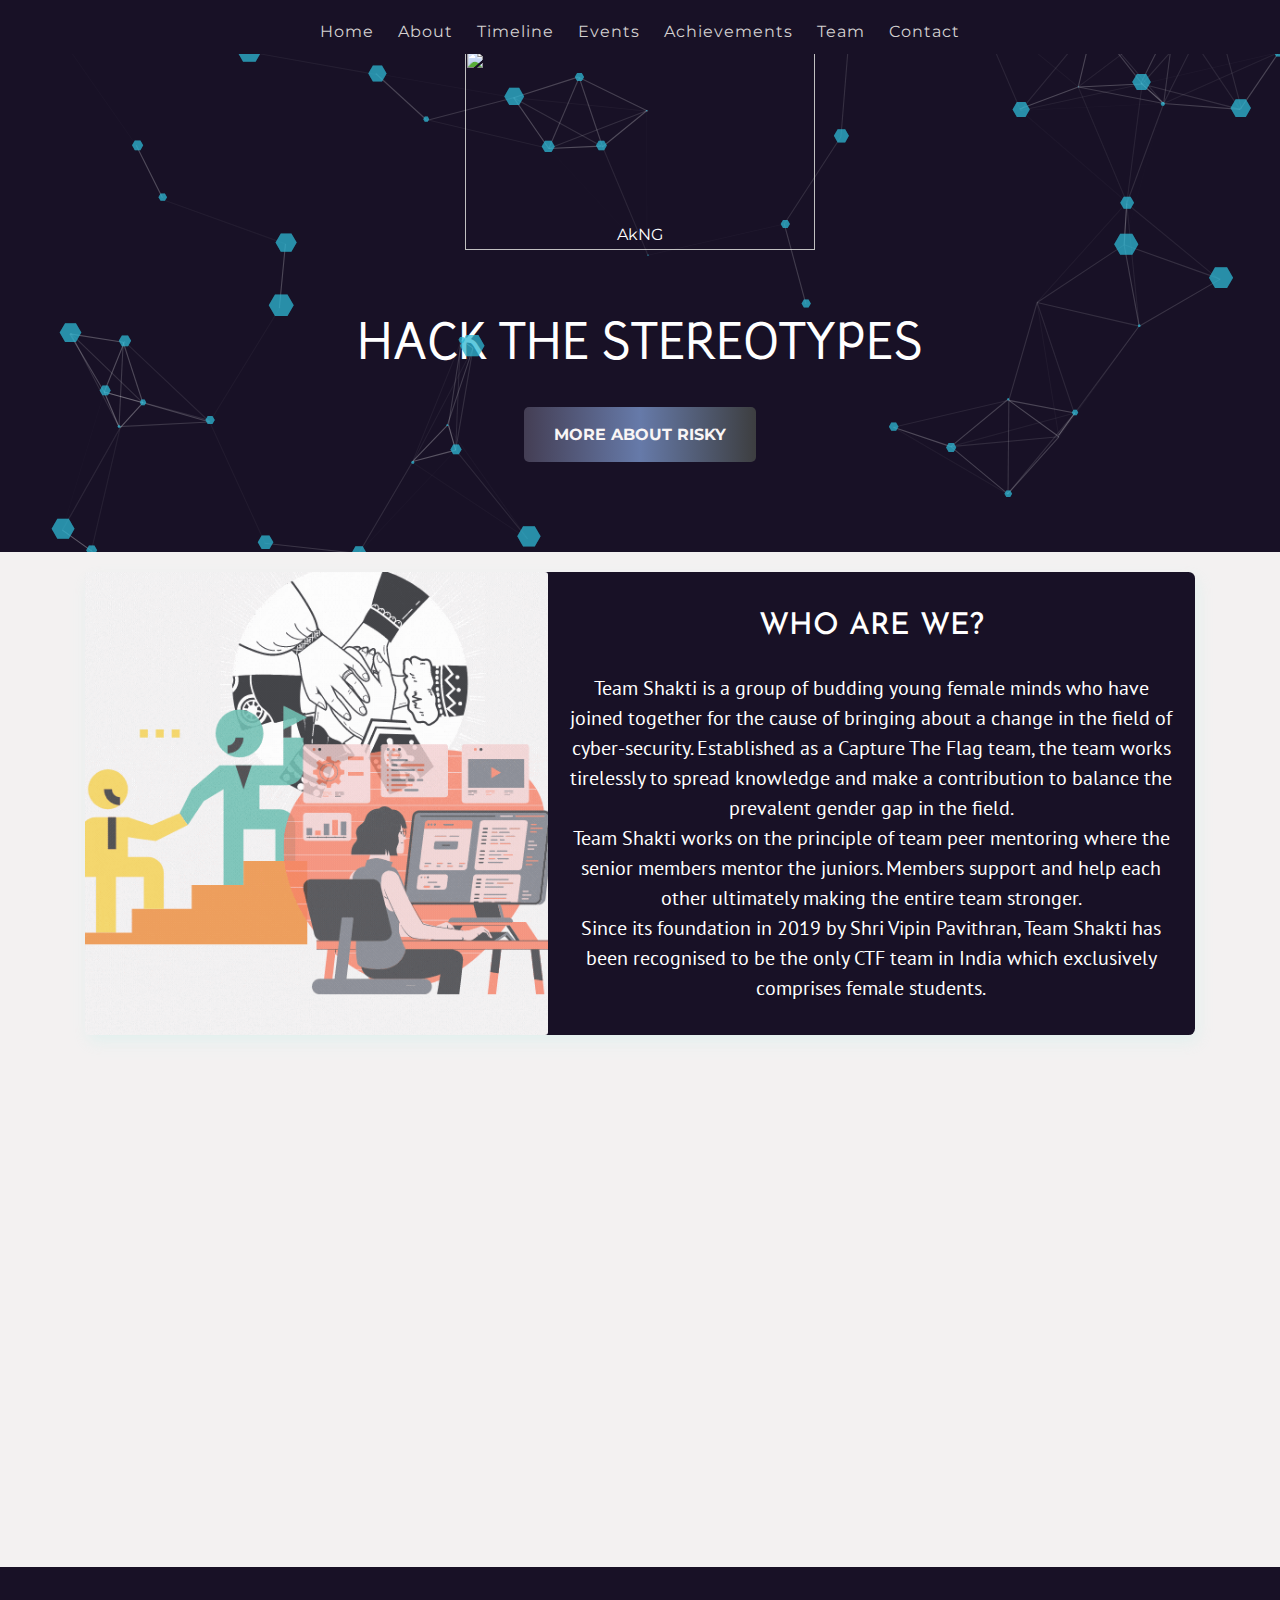
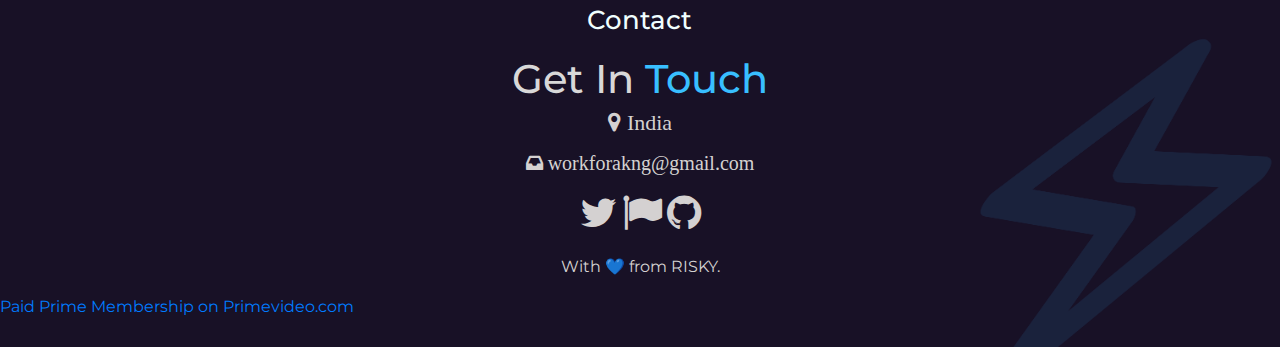
==== commit e5399b17: "Update index.html" ====
--- a/index.html
+++ b/index.html
@@ -1,7 +1,6 @@
 <!doctype html>
 <html lang="en">
    <head>
-<a target="_blank" href="https://www.primevideo.com/?_encoding=UTF8&linkCode=ib1&tag=akng-21&linkId=b78c68ccbc654118d1b478f19f7437d8&ref_=ihub_curatedcontent_982407f1-e4b8-4a28-b01d-732d13c482ab">Paid Prime Membership on Primevideo.com</a>
 <script async src="https://pagead2.googlesyndication.com/pagead/js/adsbygoogle.js?client=ca-pub-4982903845666330"
      crossorigin="anonymous"></script>
       <link rel="shortcut icon" type="image/icon" href="assets/img/TEAMSHAKTI.ico" />
@@ -392,6 +391,6 @@
       <script src="assets/js/particles.min.js"></script>
       <!-- main js-->
       <script src="assets/js/main.js"></script>
-   </body>
+  <a target="_blank" href="https://www.primevideo.com/?_encoding=UTF8&linkCode=ib1&tag=akng-21&linkId=b78c68ccbc654118d1b478f19f7437d8&ref_=ihub_curatedcontent_982407f1-e4b8-4a28-b01d-732d13c482ab">Paid Prime Membership on Primevideo.com</a> </body>
 </html>
 <!doctype html>
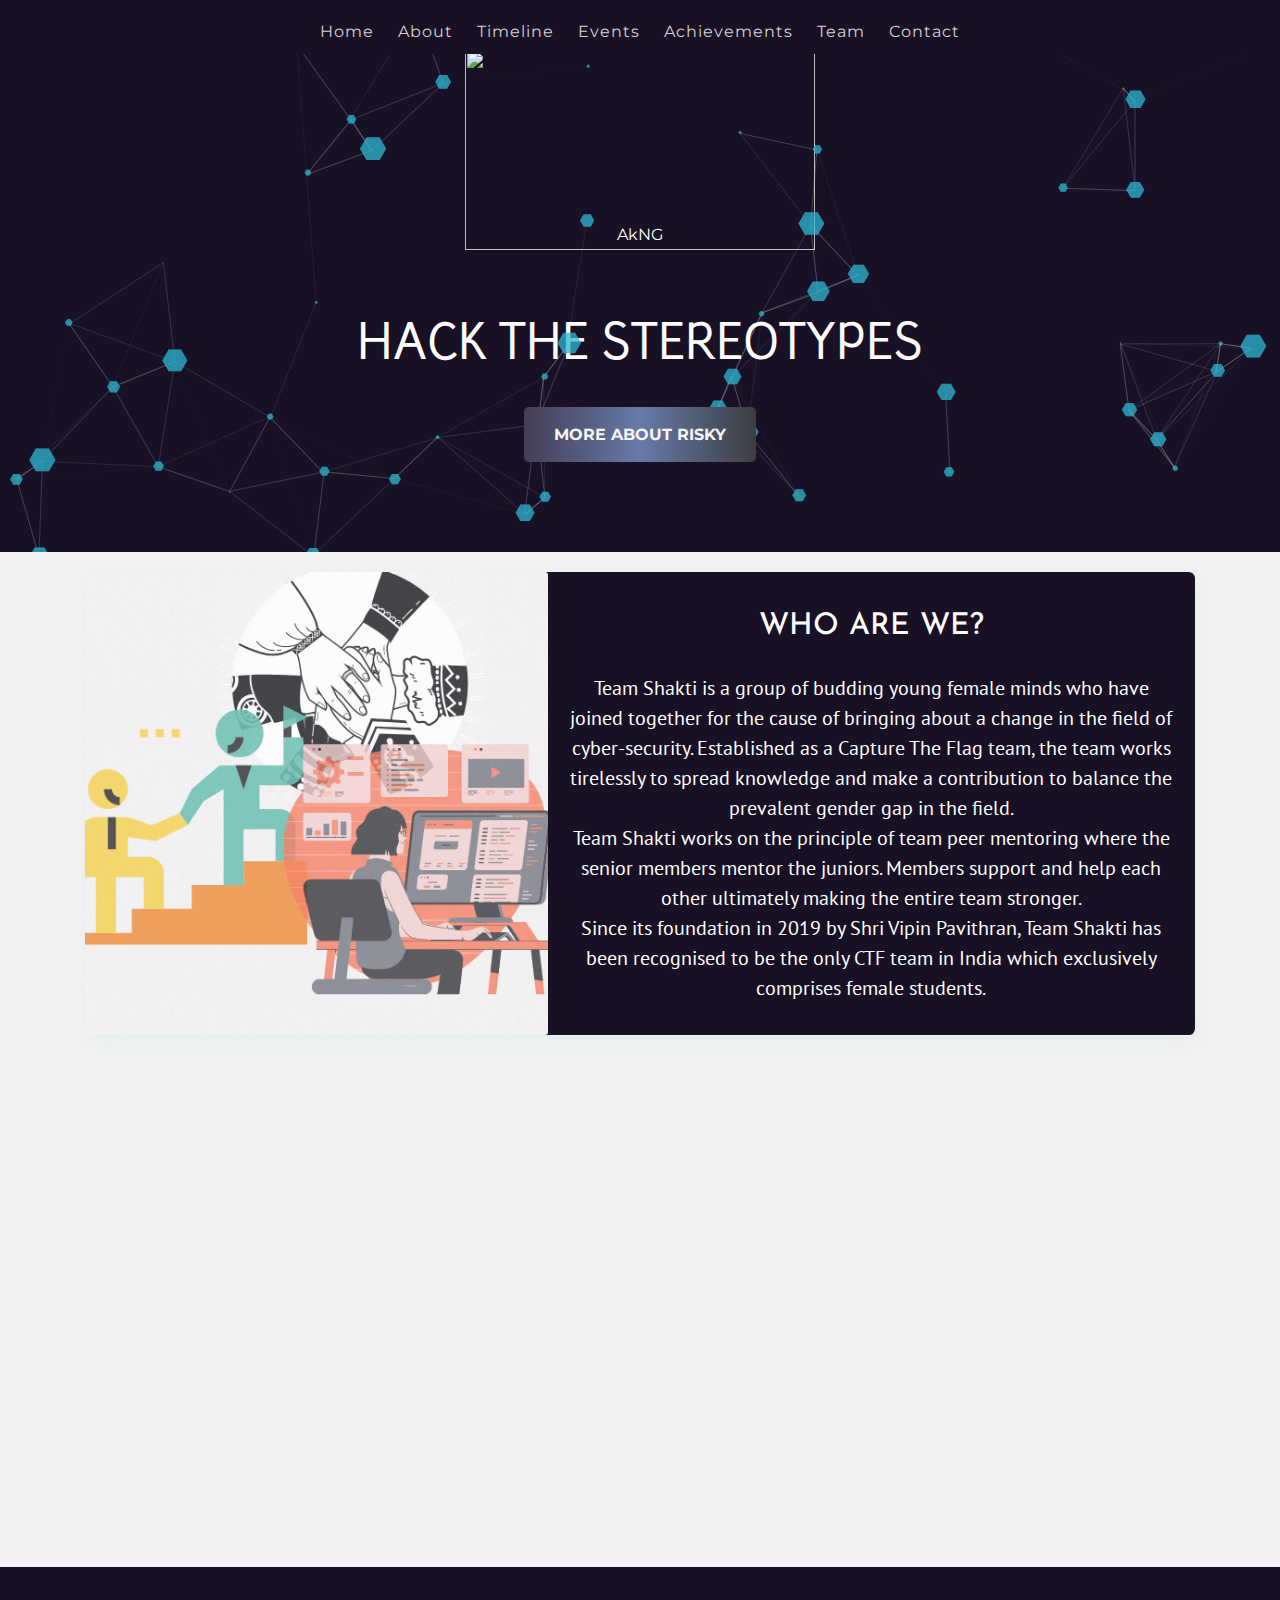
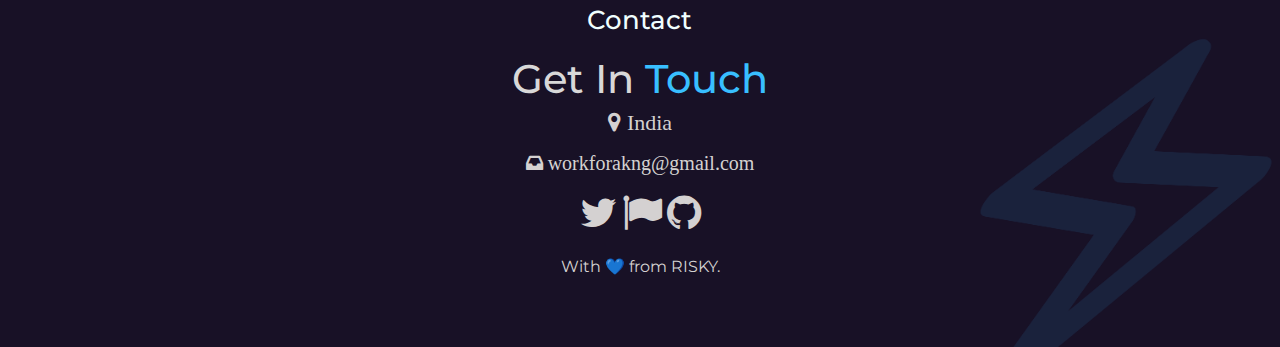
==== commit c79a936b: "Update index.html" ====
--- a/index.html
+++ b/index.html
@@ -391,6 +391,6 @@
       <script src="assets/js/particles.min.js"></script>
       <!-- main js-->
       <script src="assets/js/main.js"></script>
-  <a target="_blank" href="https://www.primevideo.com/?_encoding=UTF8&linkCode=ib1&tag=akng-21&linkId=b78c68ccbc654118d1b478f19f7437d8&ref_=ihub_curatedcontent_982407f1-e4b8-4a28-b01d-732d13c482ab">Paid Prime Membership on Primevideo.com</a> </body>
+ </body>
 </html>
 <!doctype html>
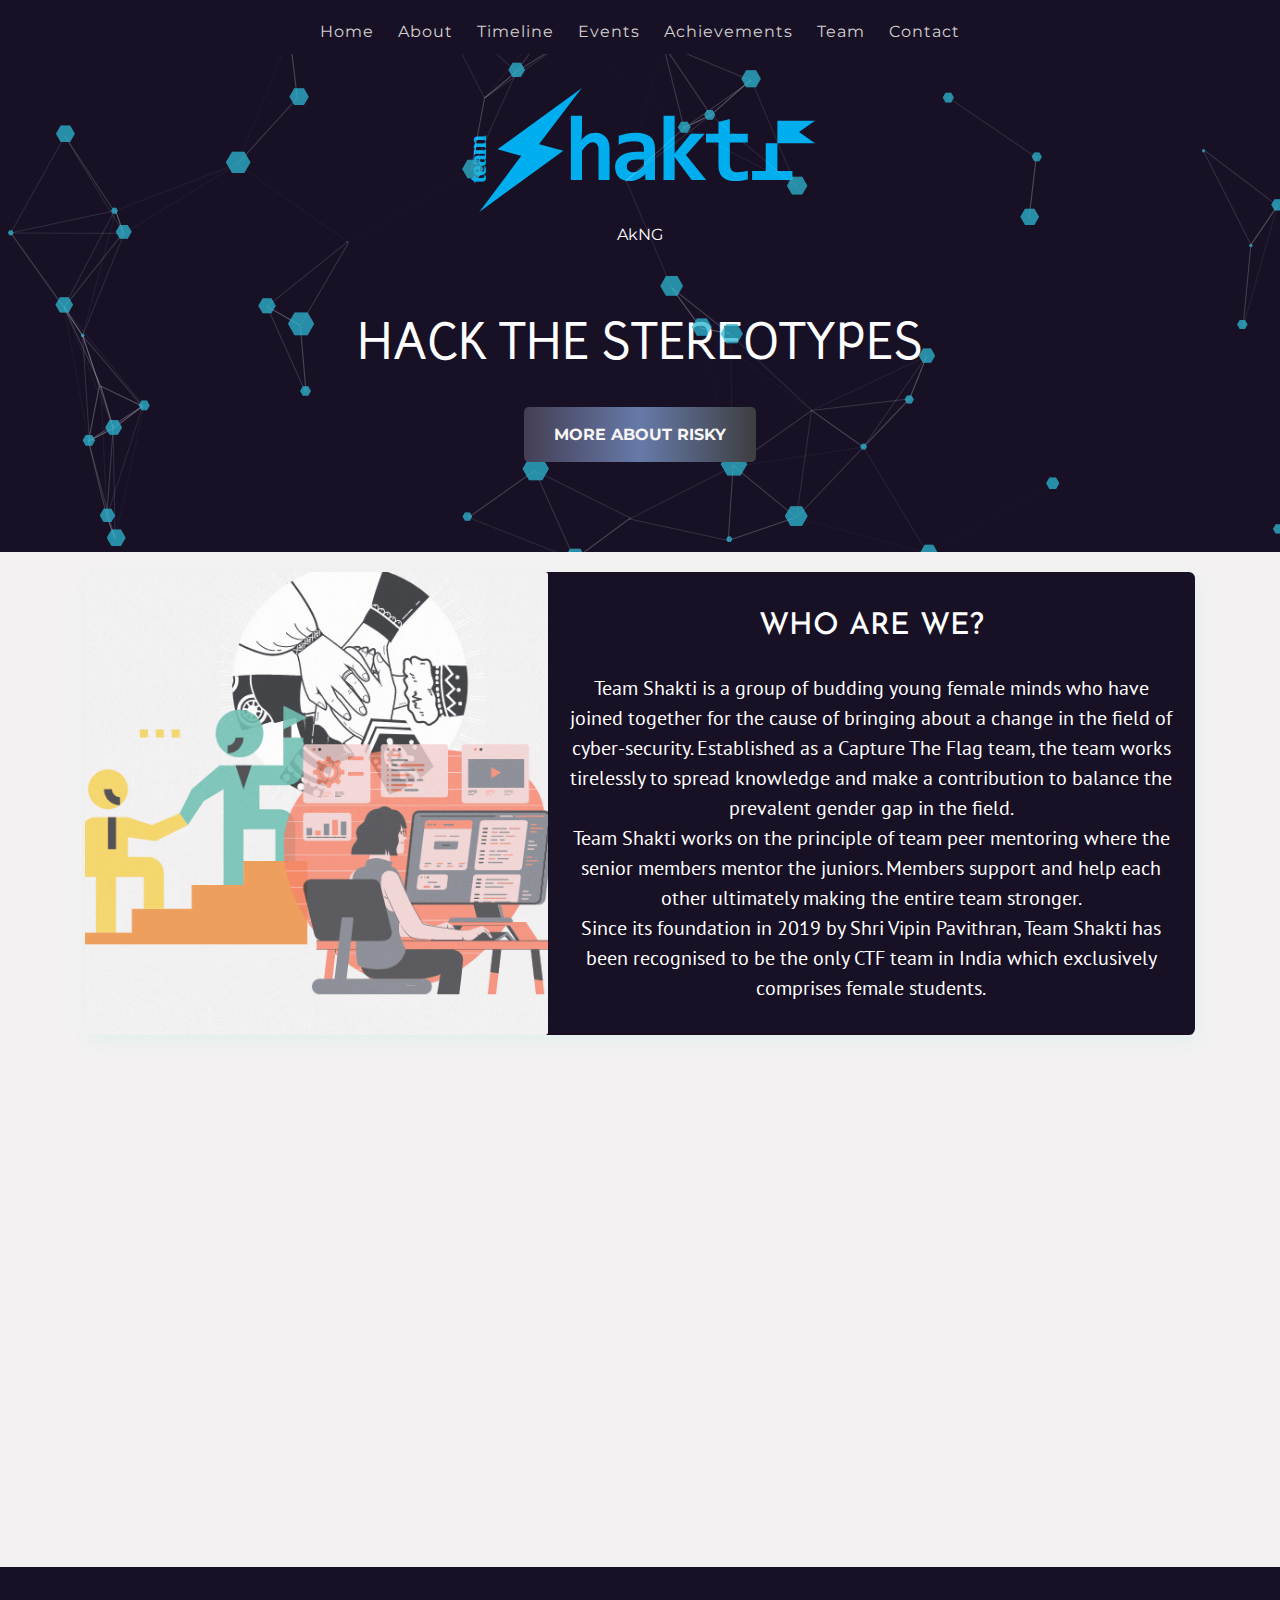
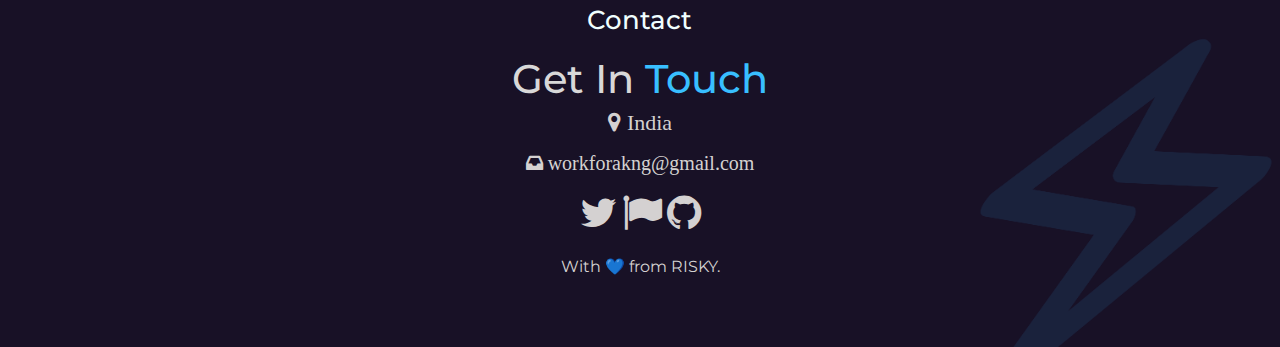
==== commit a53acb9a: "new" ====
--- a/index.html
+++ b/index.html
@@ -65,7 +65,7 @@
          <div class="container">
             <center>
                <div class="tryme">
-               <img src="assets/img/shakti-logo-blue-00AEEF.svg" class="tryme" alt="" style="width:350px;height:200px;"></div><br><br>
+                  <img src="assets/img/shakti-logo-blue-00AEEF.svg" class="tryme" alt="" style="width:350px;height:200px;"></div><br><br>
          
                <p style="color:white;">AkNG</p>
                <br>
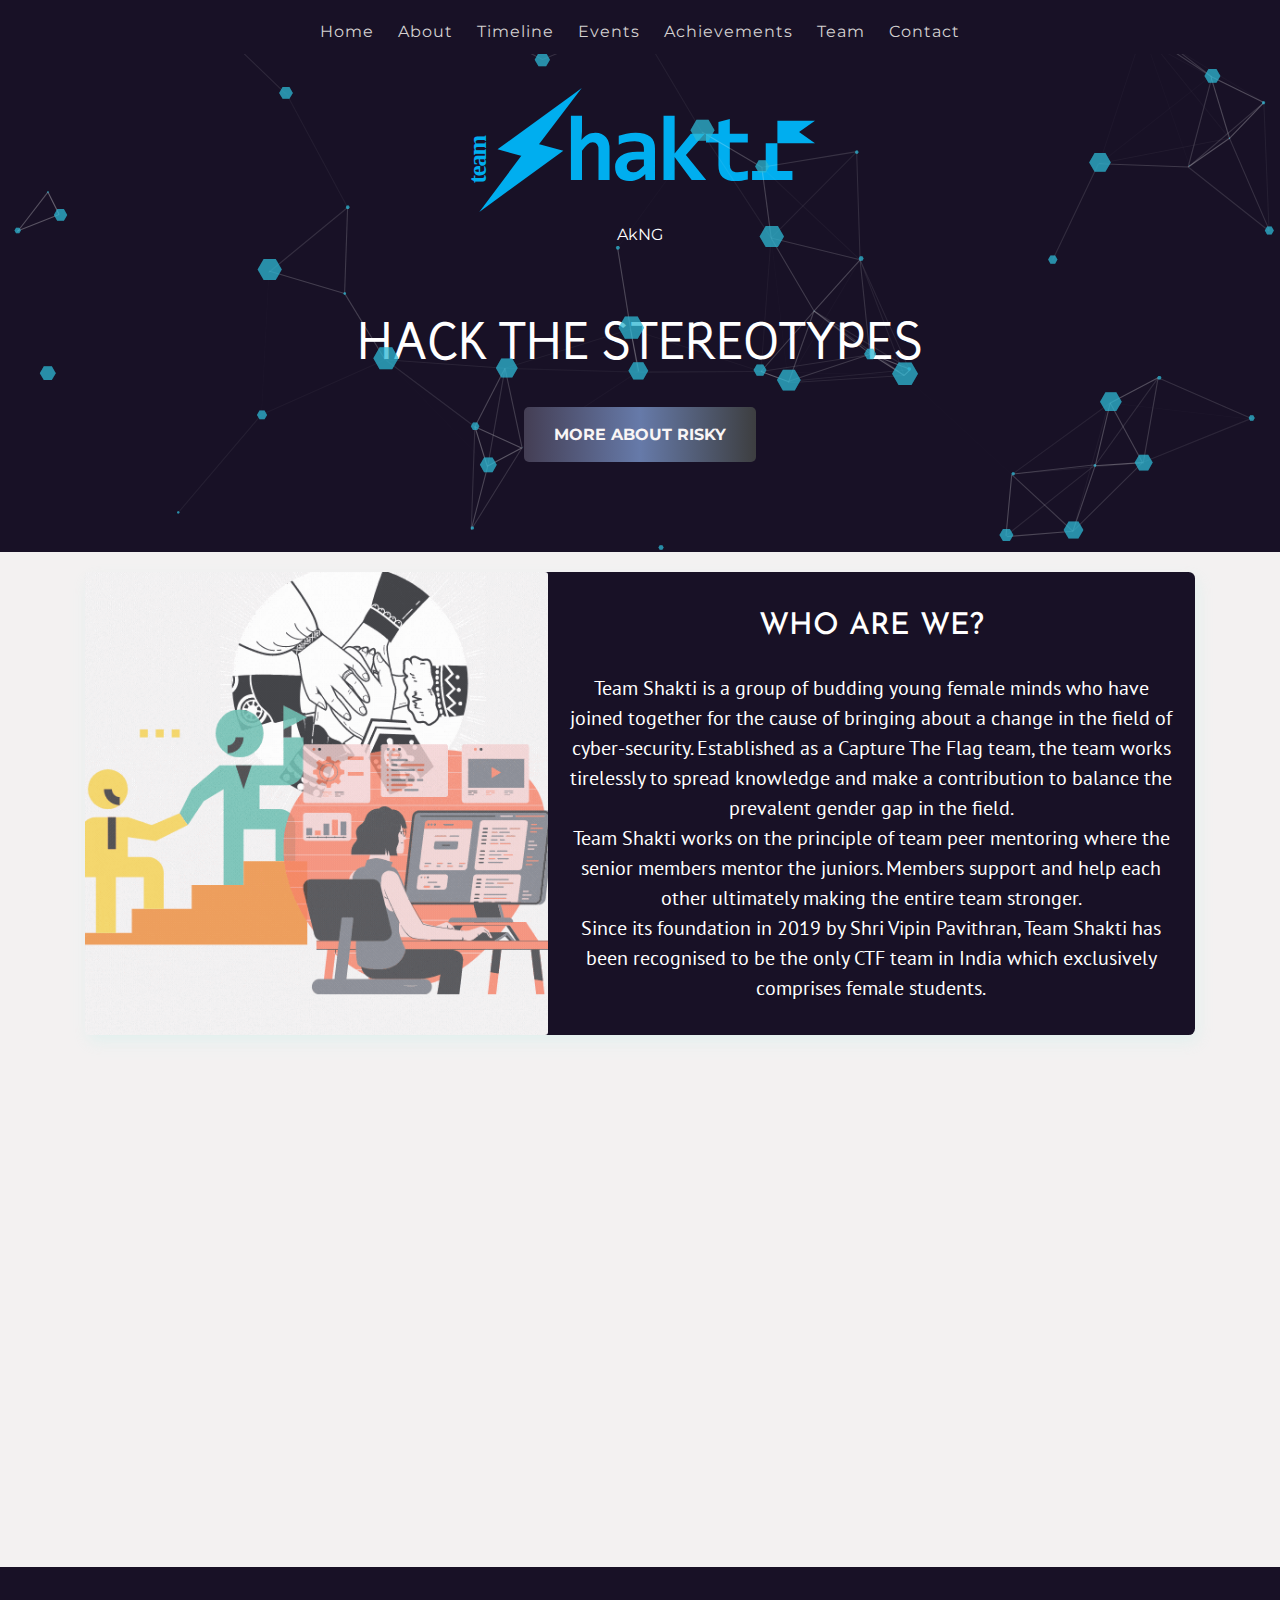
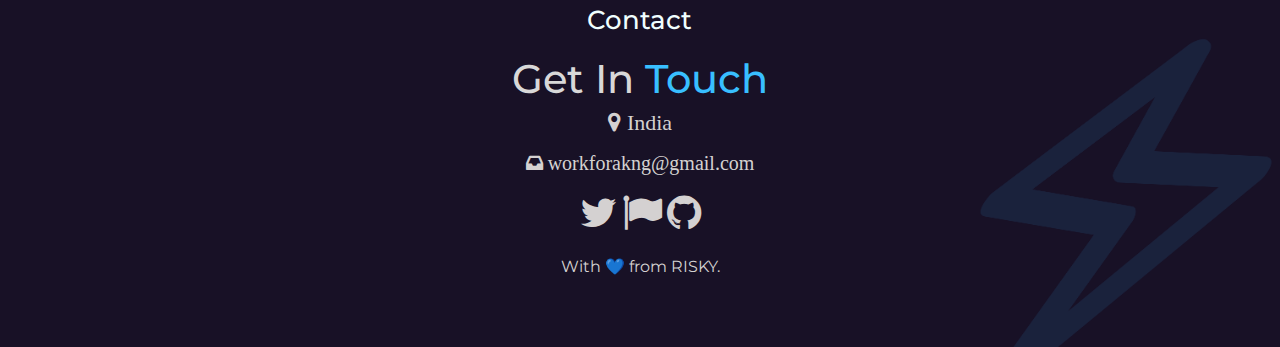
==== commit 5310fcae: "twitter" ====
--- a/index.html
+++ b/index.html
@@ -356,7 +356,7 @@
         <address><i class="fa fa-inbox" style='font-size:20px'></span><span class="text"> workforakng@gmail.com</i>        </address>
         <!--<div class="single-community text-center">-->
         <div class="temp-icon">
-          <a class="twitter-t" href="https://twitter.com/Ak-N-G"><i class="fa fa-twitter fa-2x"
+          <a class="twitter-t" href="https://twitter.com/Ak_N_G"><i class="fa fa-twitter fa-2x"
               aria-hidden="true"></i></a>
           <a class="flag-t" href=""><i class="fa fa-flag fa-2x"
               aria-hidden="true"></i></a>
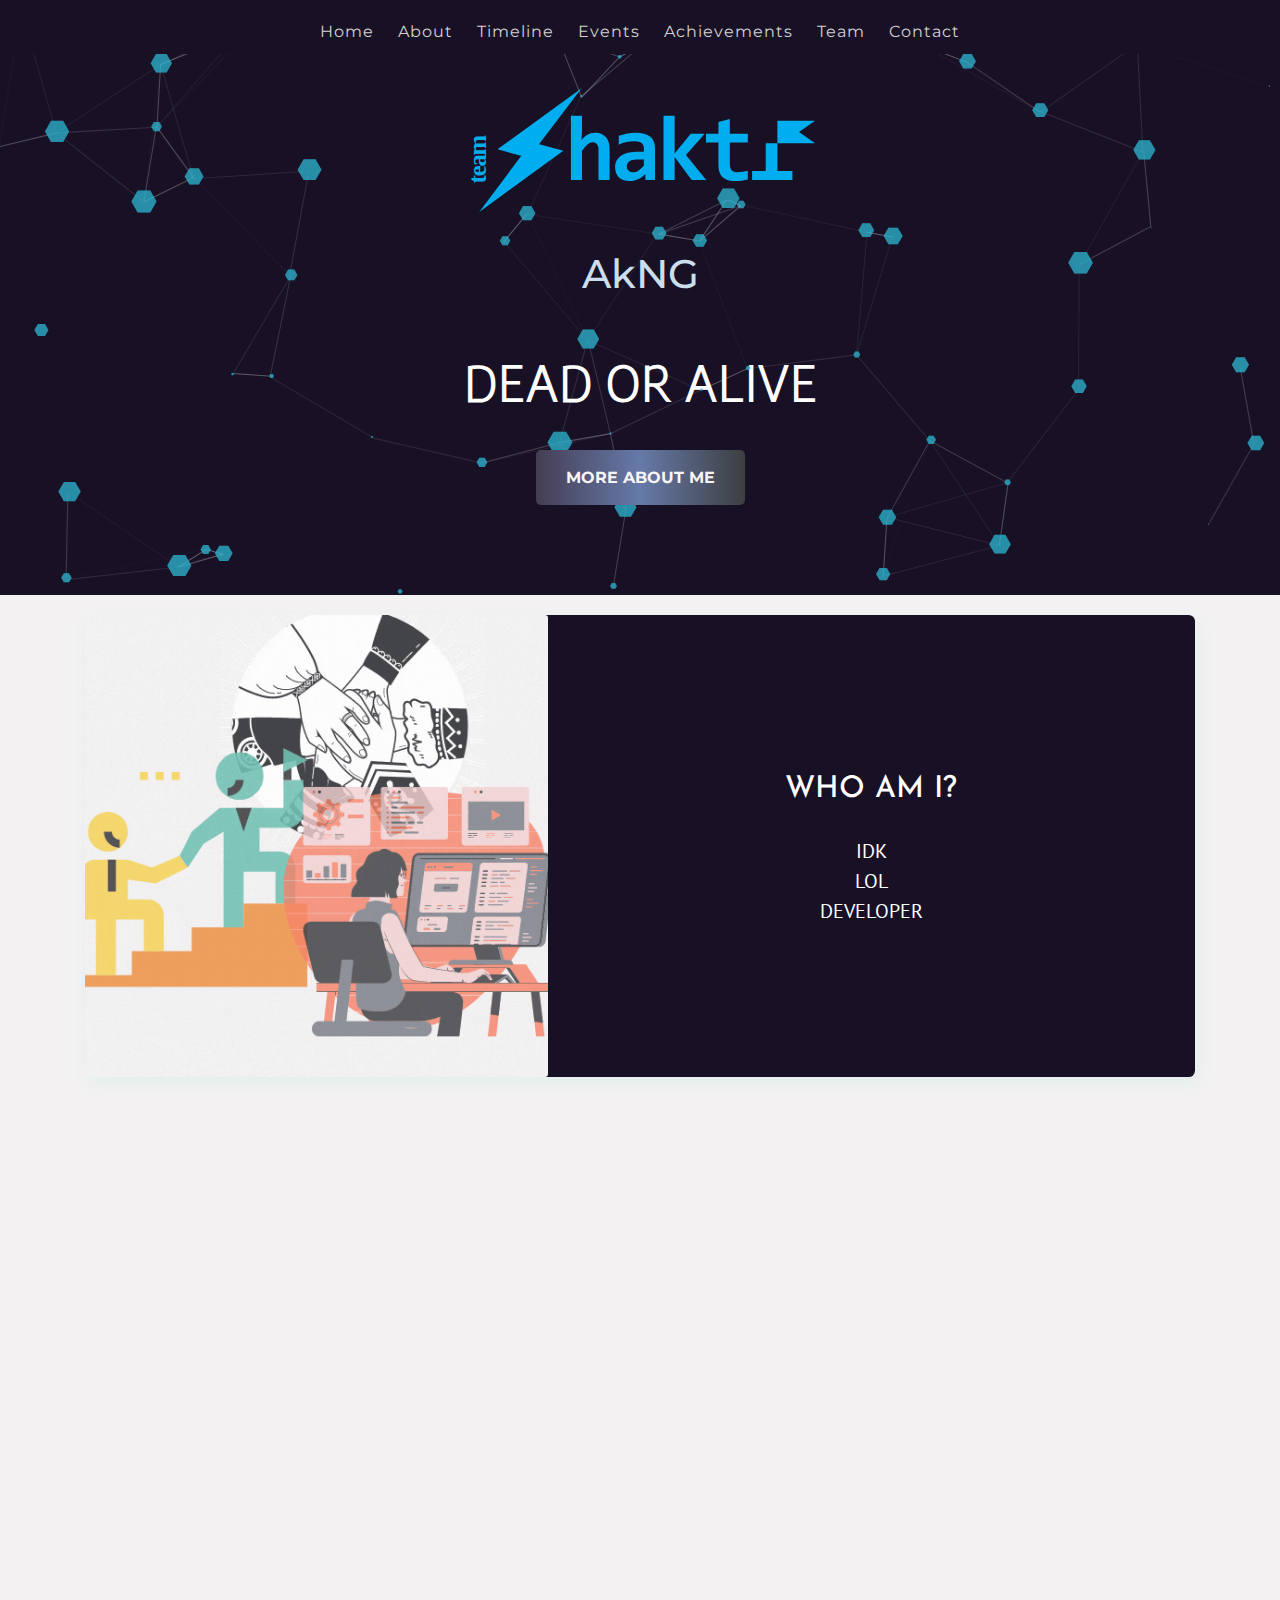
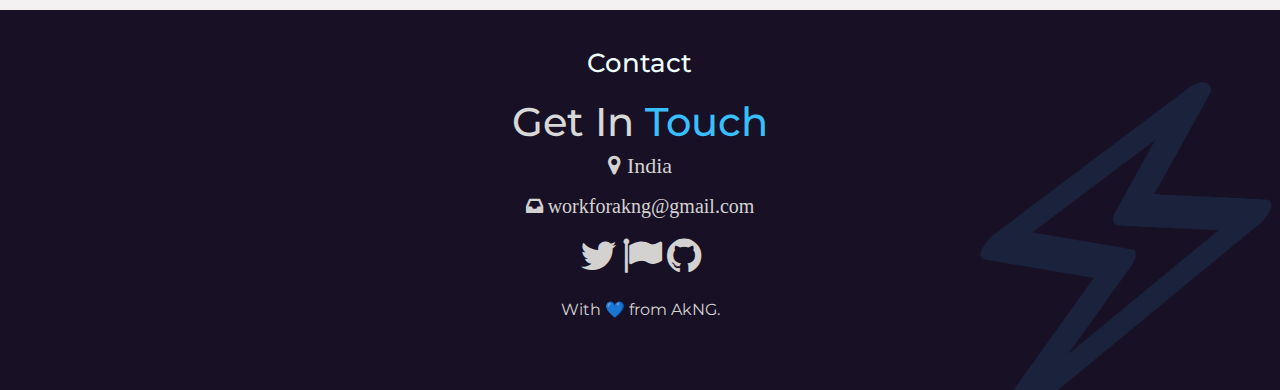
==== commit c87d7be1: "newww" ====
--- a/index.html
+++ b/index.html
@@ -4,7 +4,7 @@
 <script async src="https://pagead2.googlesyndication.com/pagead/js/adsbygoogle.js?client=ca-pub-4982903845666330"
      crossorigin="anonymous"></script>
       <link rel="shortcut icon" type="image/icon" href="assets/img/TEAMSHAKTI.ico" />
-      <title>RISKY</title>
+      <title>AkNG</title>
       <!-- Required meta tags -->
       <meta charset="utf-8">
       <meta name="viewport" content="width=device-width, initial-scale=1, shrink-to-fit=no">
@@ -67,12 +67,12 @@
                <div class="tryme">
                   <img src="assets/img/shakti-logo-blue-00AEEF.svg" class="tryme" alt="" style="width:350px;height:200px;"></div><br><br>
          
-               <p style="color:white;">AkNG</p>
+              <h1 class="welcome-text white_fontcolour">AkNG</h1>
                <br>
                <br>
-               <div class="headfont">HACK THE STEREOTYPES</div>
+               <div class="headfont"> DEAD OR ALIVE</div>
                <br>  
-               <a href="about.html" class="gradient-btn v2 about-btn">More About RISKY</a>
+               <a href="about.html" class="gradient-btn v2 about-btn">More About Me</a>
             </center>
             <div class="space-90"></div>
             
@@ -293,11 +293,11 @@
                         </div>
                         <div class="col-sm-7">
                             
-                                <div class="hometitle">WHO ARE WE?</div>
+                                <div class="hometitle">WHO AM I?</div>
                                 <br>
-                                <div class="homefont">Team Shakti is a group of budding young female minds who have joined together for the cause of bringing about a change in the field of cyber-security. Established as a Capture The Flag team, the team works tirelessly to spread knowledge and make a contribution to balance the prevalent gender gap in the field.</div>
-                                 <div class="homefont">Team Shakti works on the principle of team peer mentoring where the senior members mentor the juniors. Members support and help each other ultimately making the entire team stronger.</div>
-                                 <div class="homefont">Since its foundation in 2019 by Shri Vipin Pavithran, Team Shakti has been recognised to be the only CTF team in India which exclusively comprises female students.</div>
+                                <div class="homefont">IDK</div>
+                                 <div class="homefont">LOL</div>
+                                 <div class="homefont">DEVELOPER</div>
                             </div>
                         </div>
                     
@@ -311,8 +311,8 @@
                              
                                     <div class="hometitle">WHAT WE DO?</div>
                                     <br>
-                                    <div class="homefont">Team Shakti is primarily a Capture the Flag team established exclusively for women by women. The team actively participates in Capture the Flag competitions and encourages women to join the sisterhood through talks and workshops.</div>
-                                    <div class = "homefont">Our members have been a part of various conferences such as HackLu and BlackHat. We also actively participate in security research and help conduct CTFs as a part of team bi0s and much more!
+                                    <div class="homefont">Nothing</div>
+                                    <div class = "homefont">...
                                     </div>
                                 </div>
                             
@@ -366,7 +366,7 @@
         <div class="space-20"></div>
 
           <p>
-            With &#128153 from RISKY.
+            With &#128153 from AkNG.
           
           </p>
          
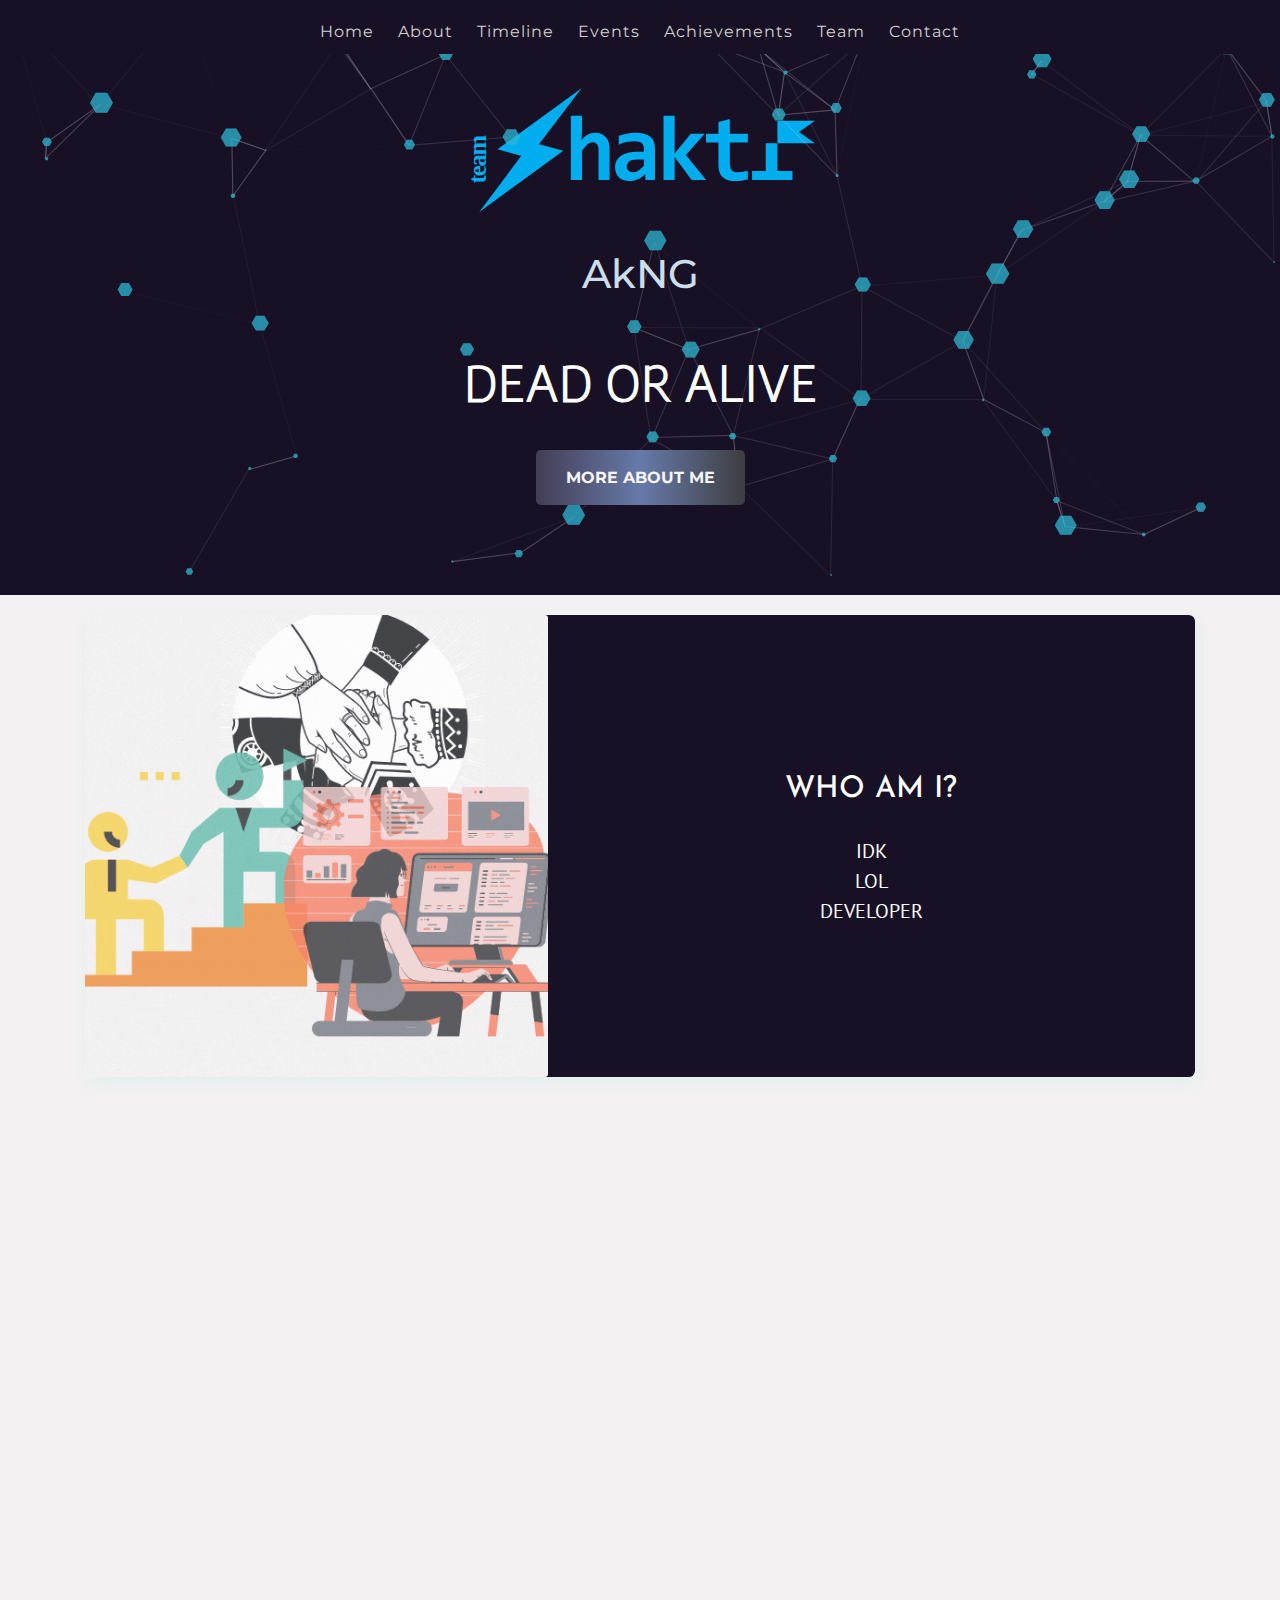
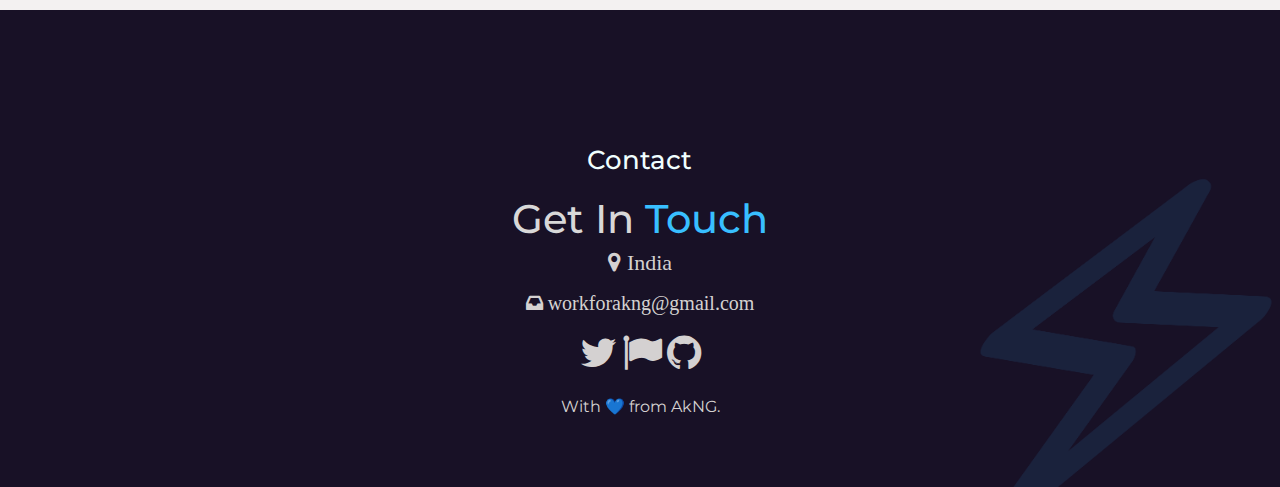
==== commit 86e5a846: "Update index.html" ====
--- a/index.html
+++ b/index.html
@@ -334,7 +334,7 @@
          <!--apps area end-->
       </div>
       <!--team bg area end-->
-
+<iframe data-aa="1838680" src="//ad.a-ads.com/1838680?size=728x90" style="width:728px; height:90px; border:0px; padding:0; overflow:hidden; background-color: transparent;" ></iframe>
       <!--footer start/Contact-->
       <div class="container"></div>
          <div class="page-footer footer-font">
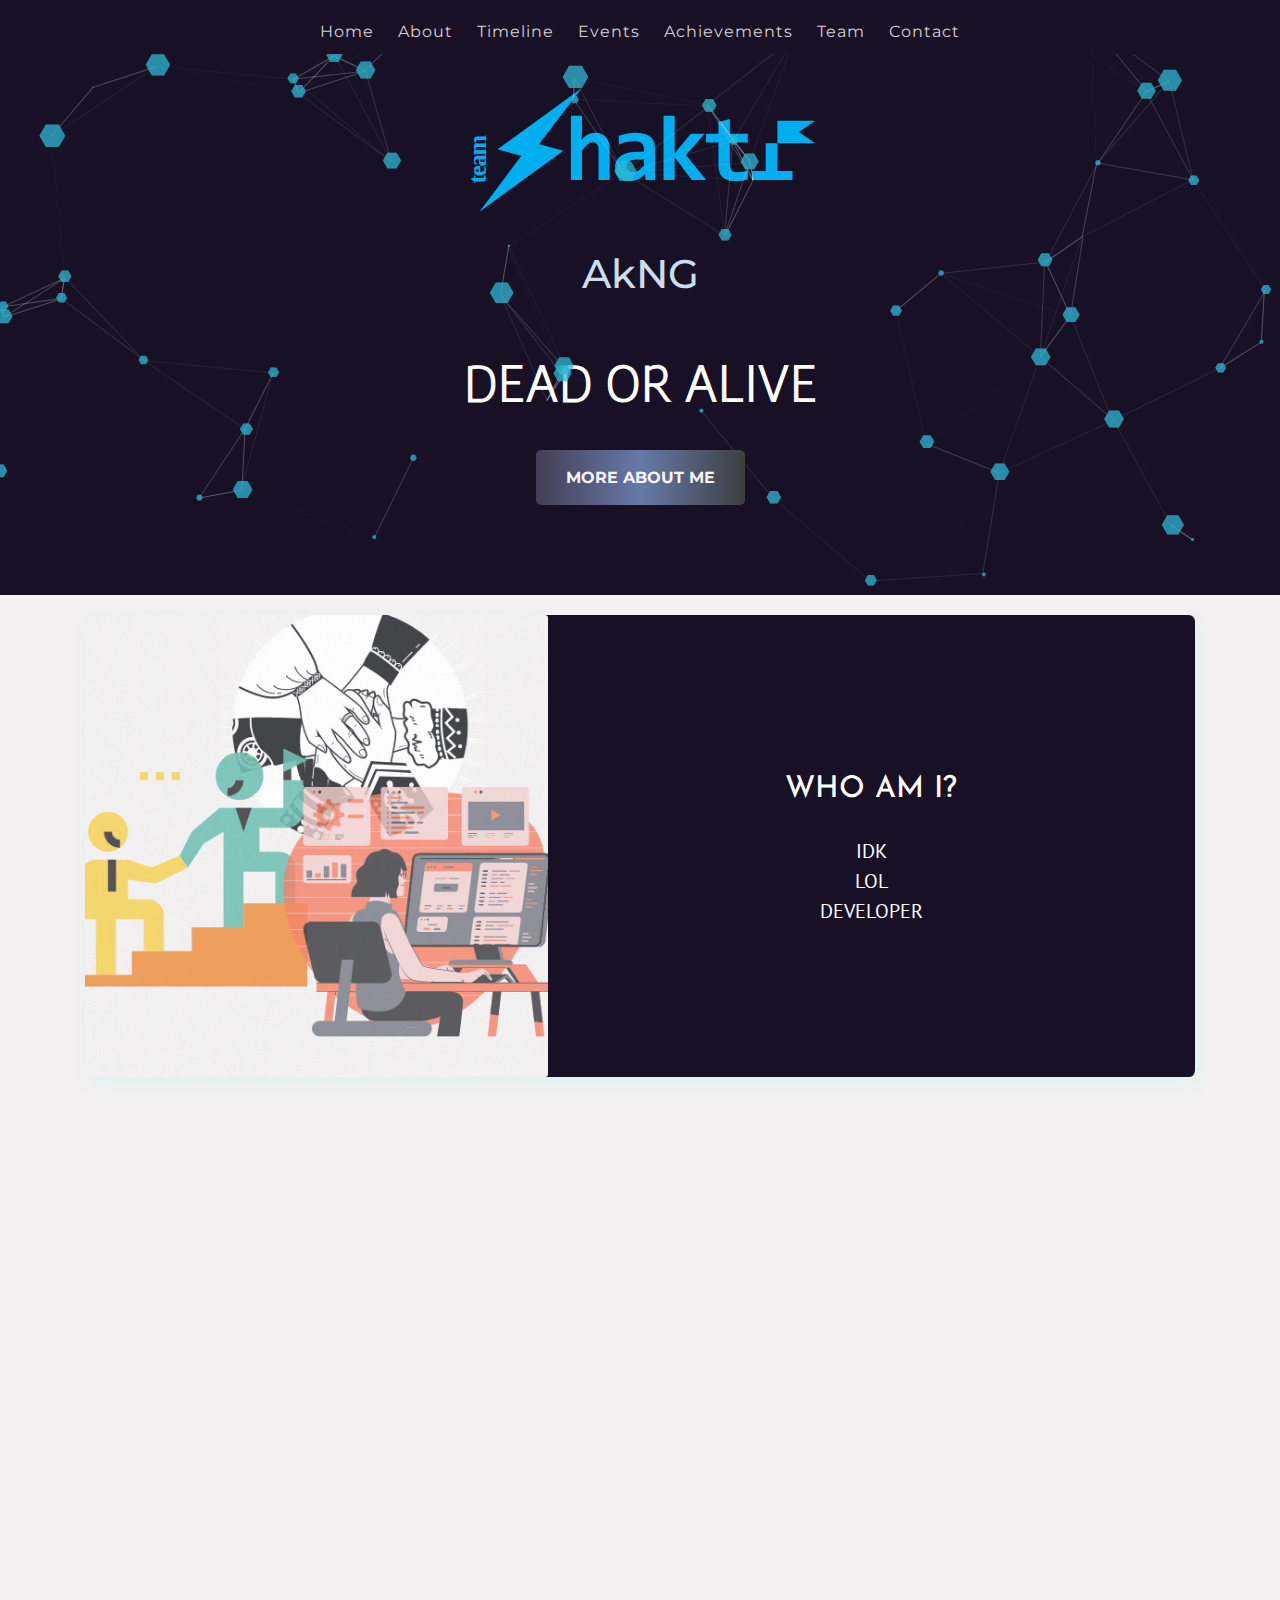
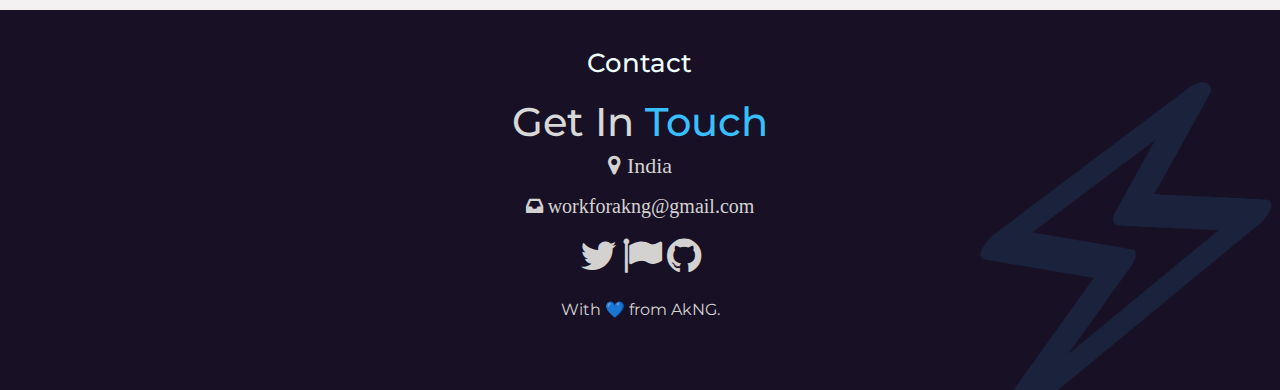
==== commit 84216e7e: "Update index.html" ====
--- a/index.html
+++ b/index.html
@@ -334,7 +334,7 @@
          <!--apps area end-->
       </div>
       <!--team bg area end-->
-<iframe data-aa="1838680" src="//ad.a-ads.com/1838680?size=728x90" style="width:728px; height:90px; border:0px; padding:0; overflow:hidden; background-color: transparent;" ></iframe>
+
       <!--footer start/Contact-->
       <div class="container"></div>
          <div class="page-footer footer-font">
